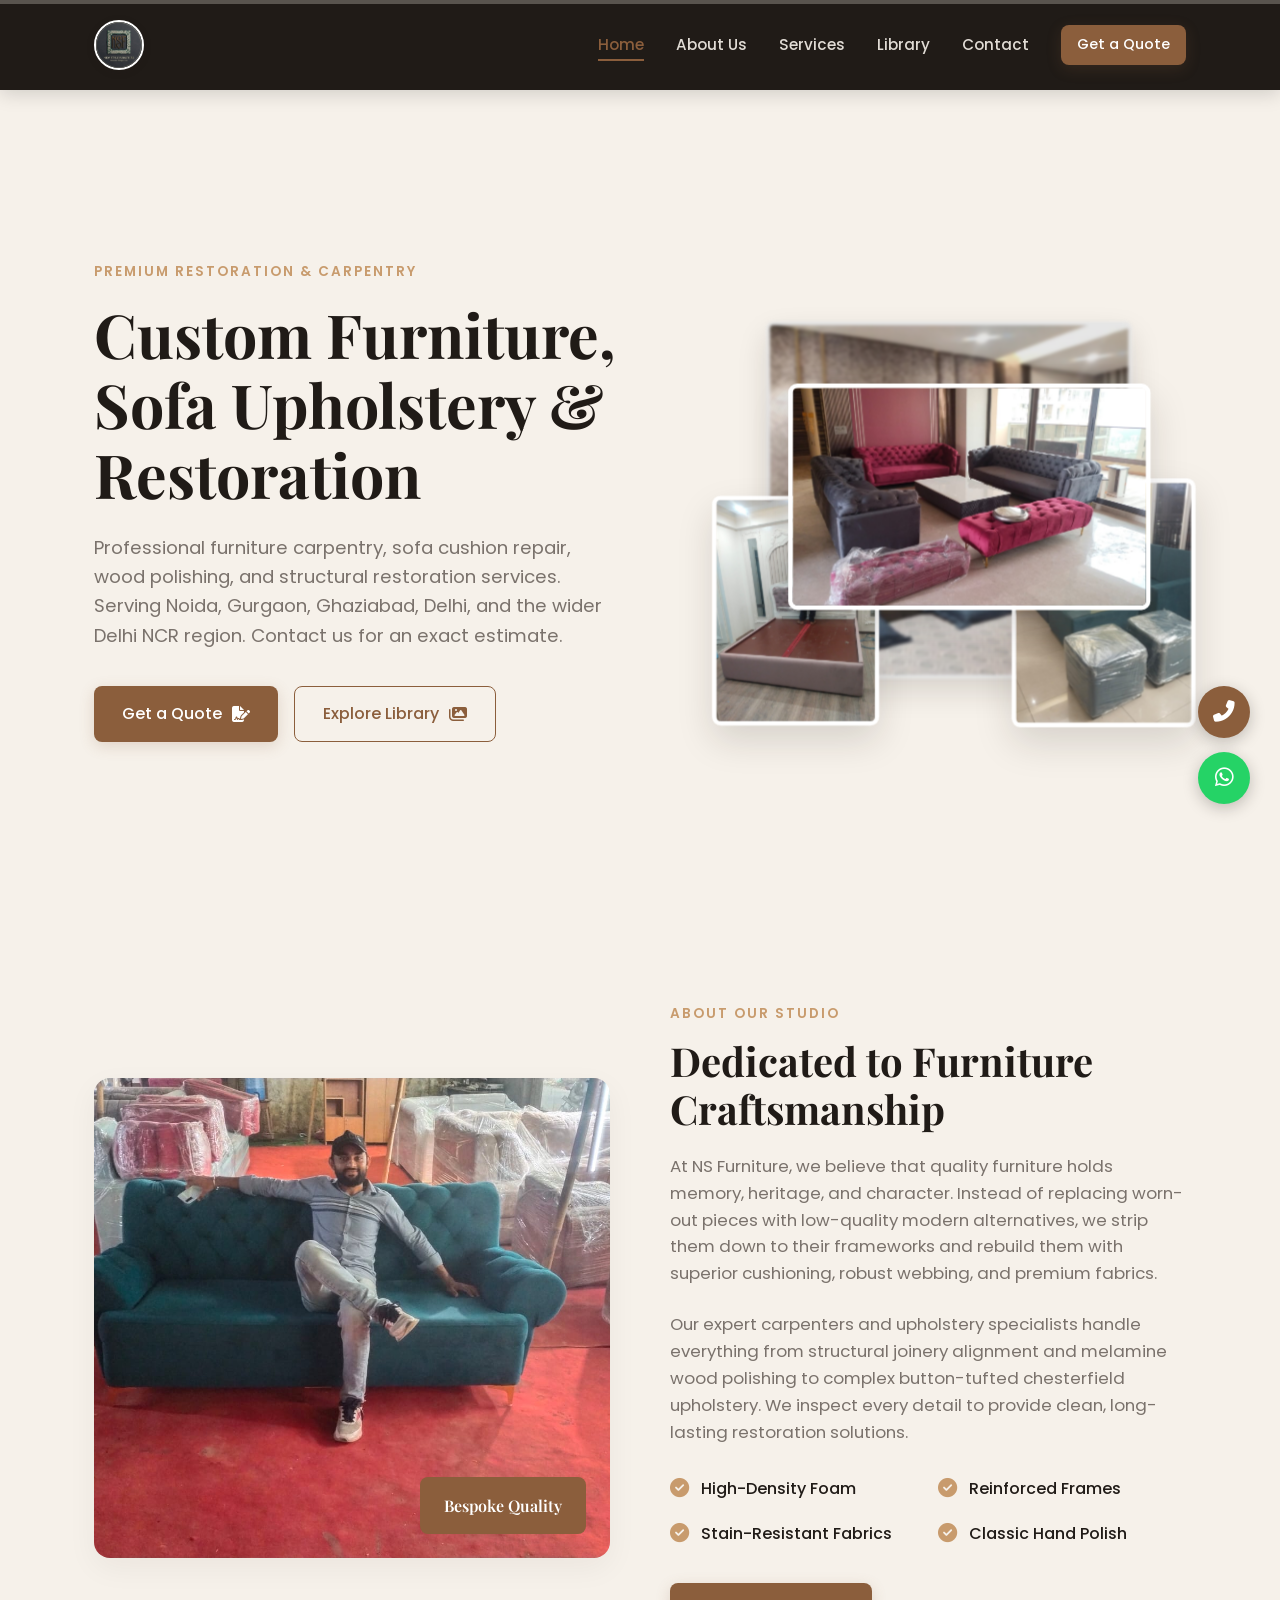
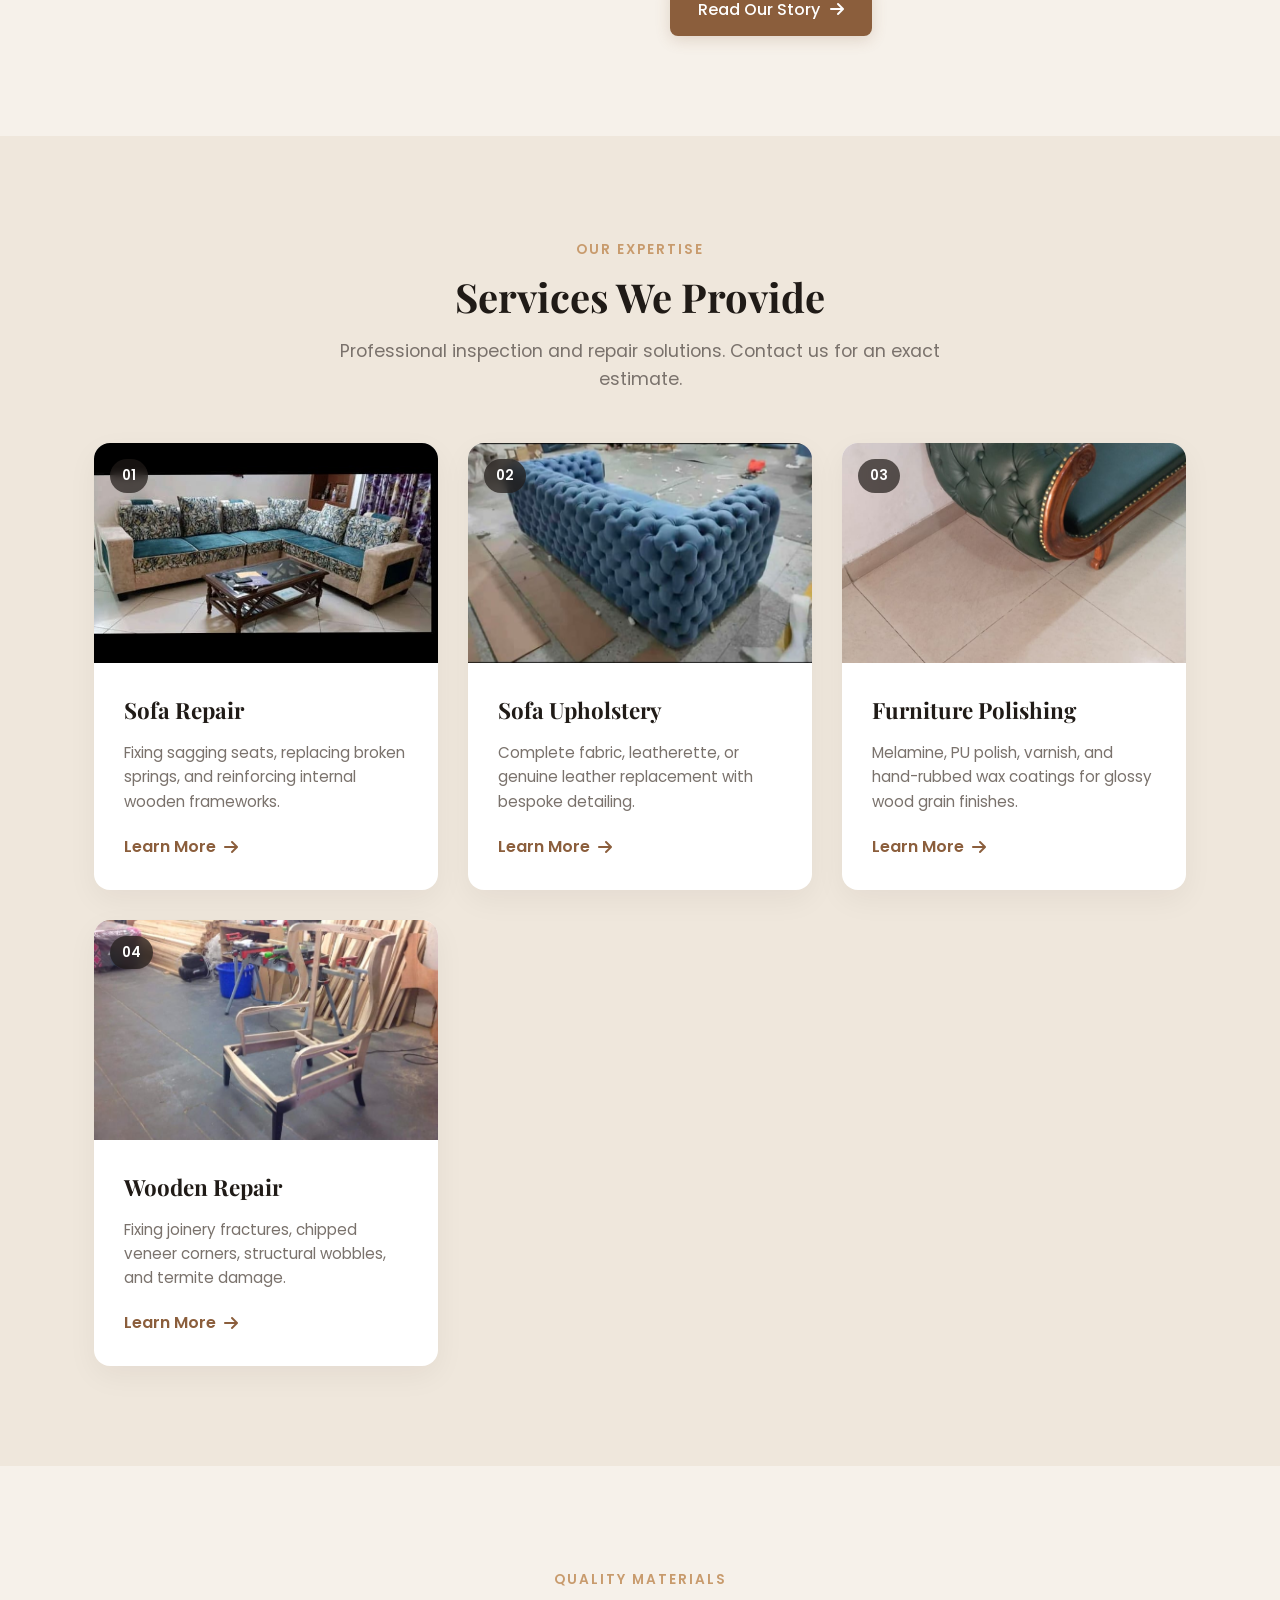
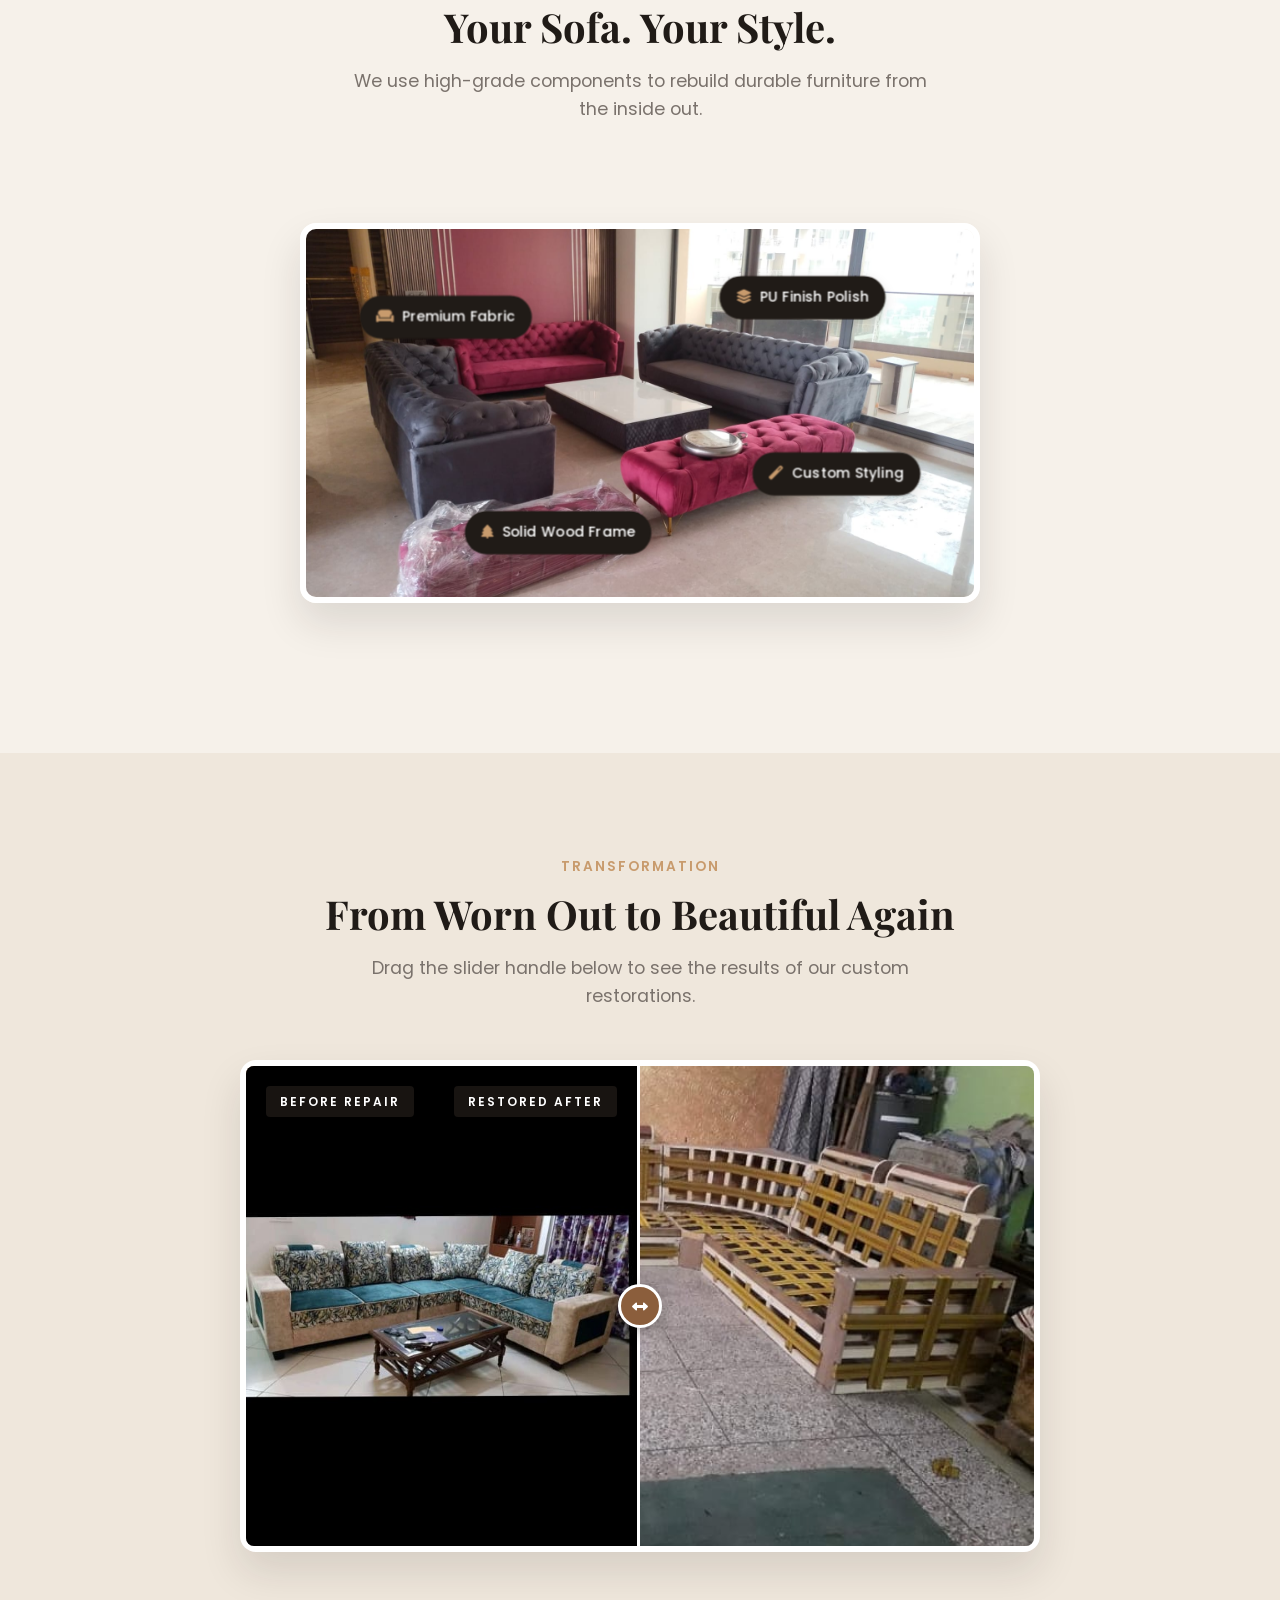
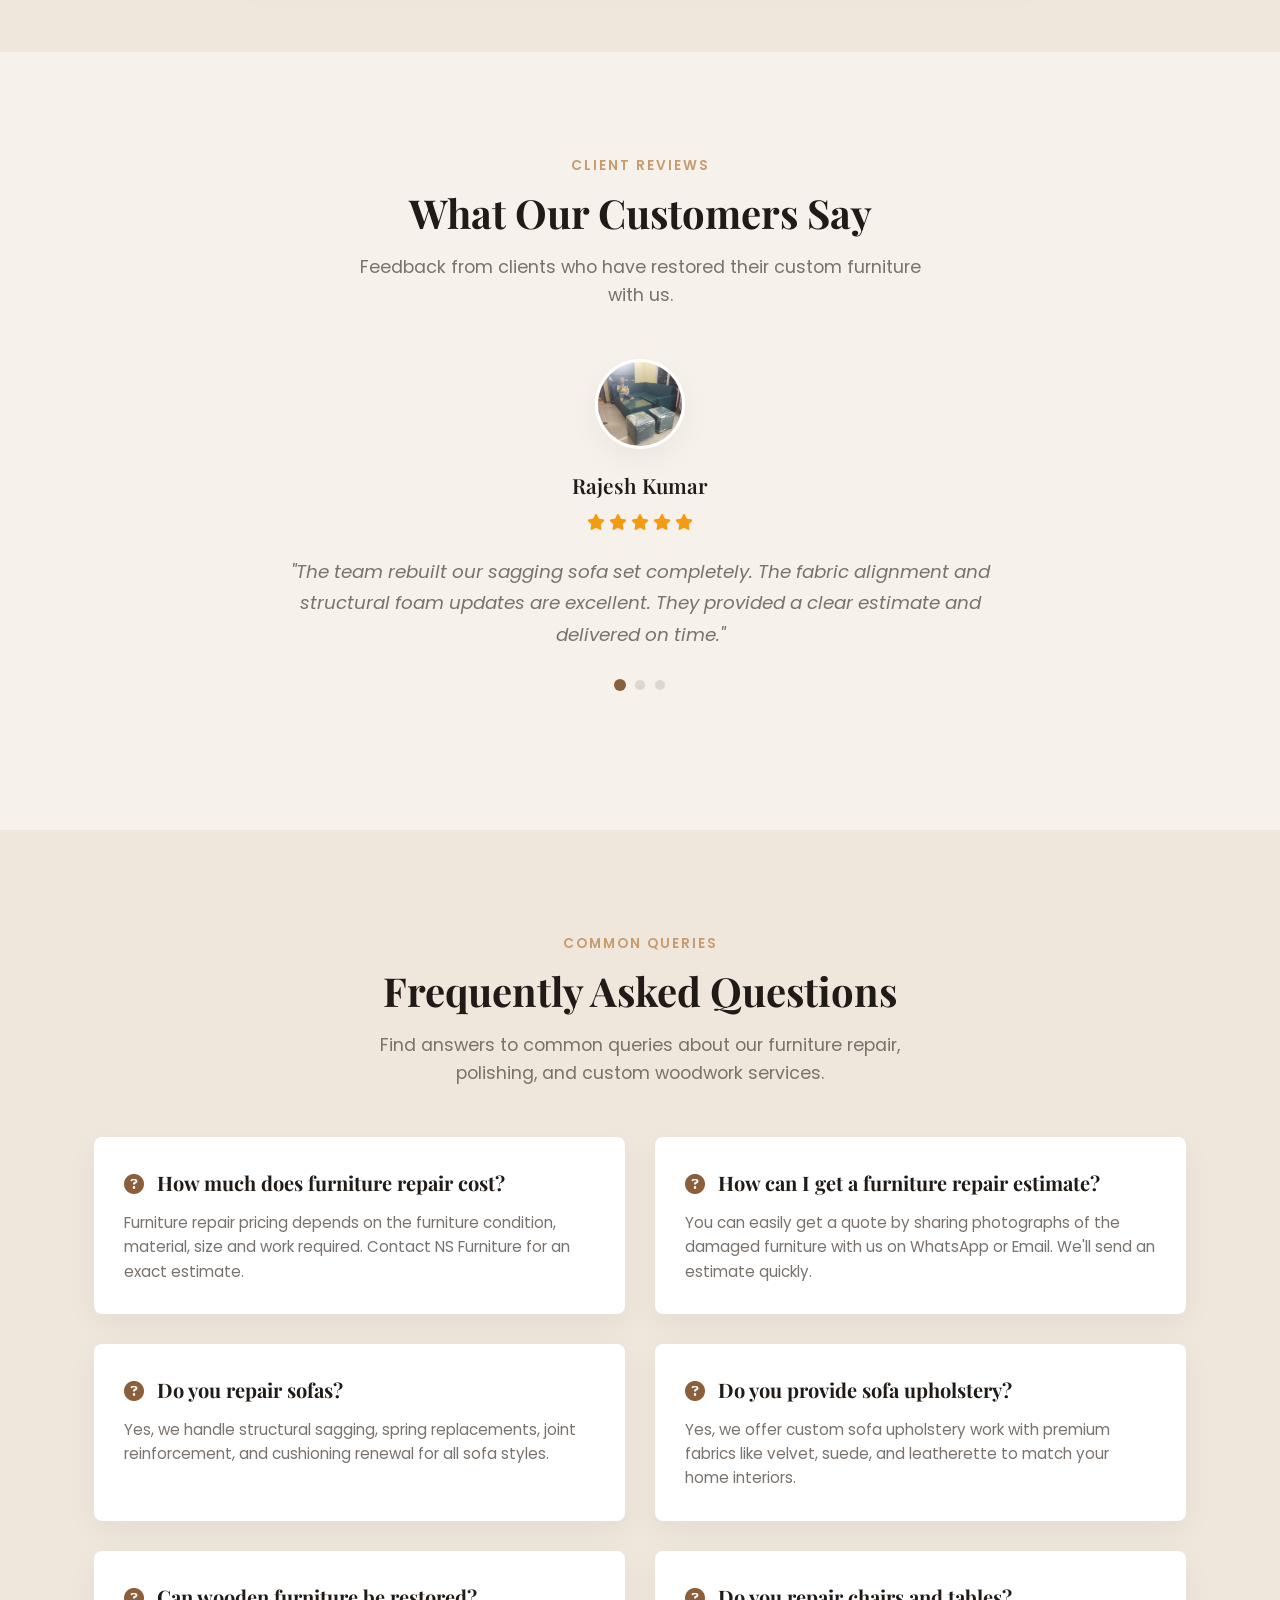
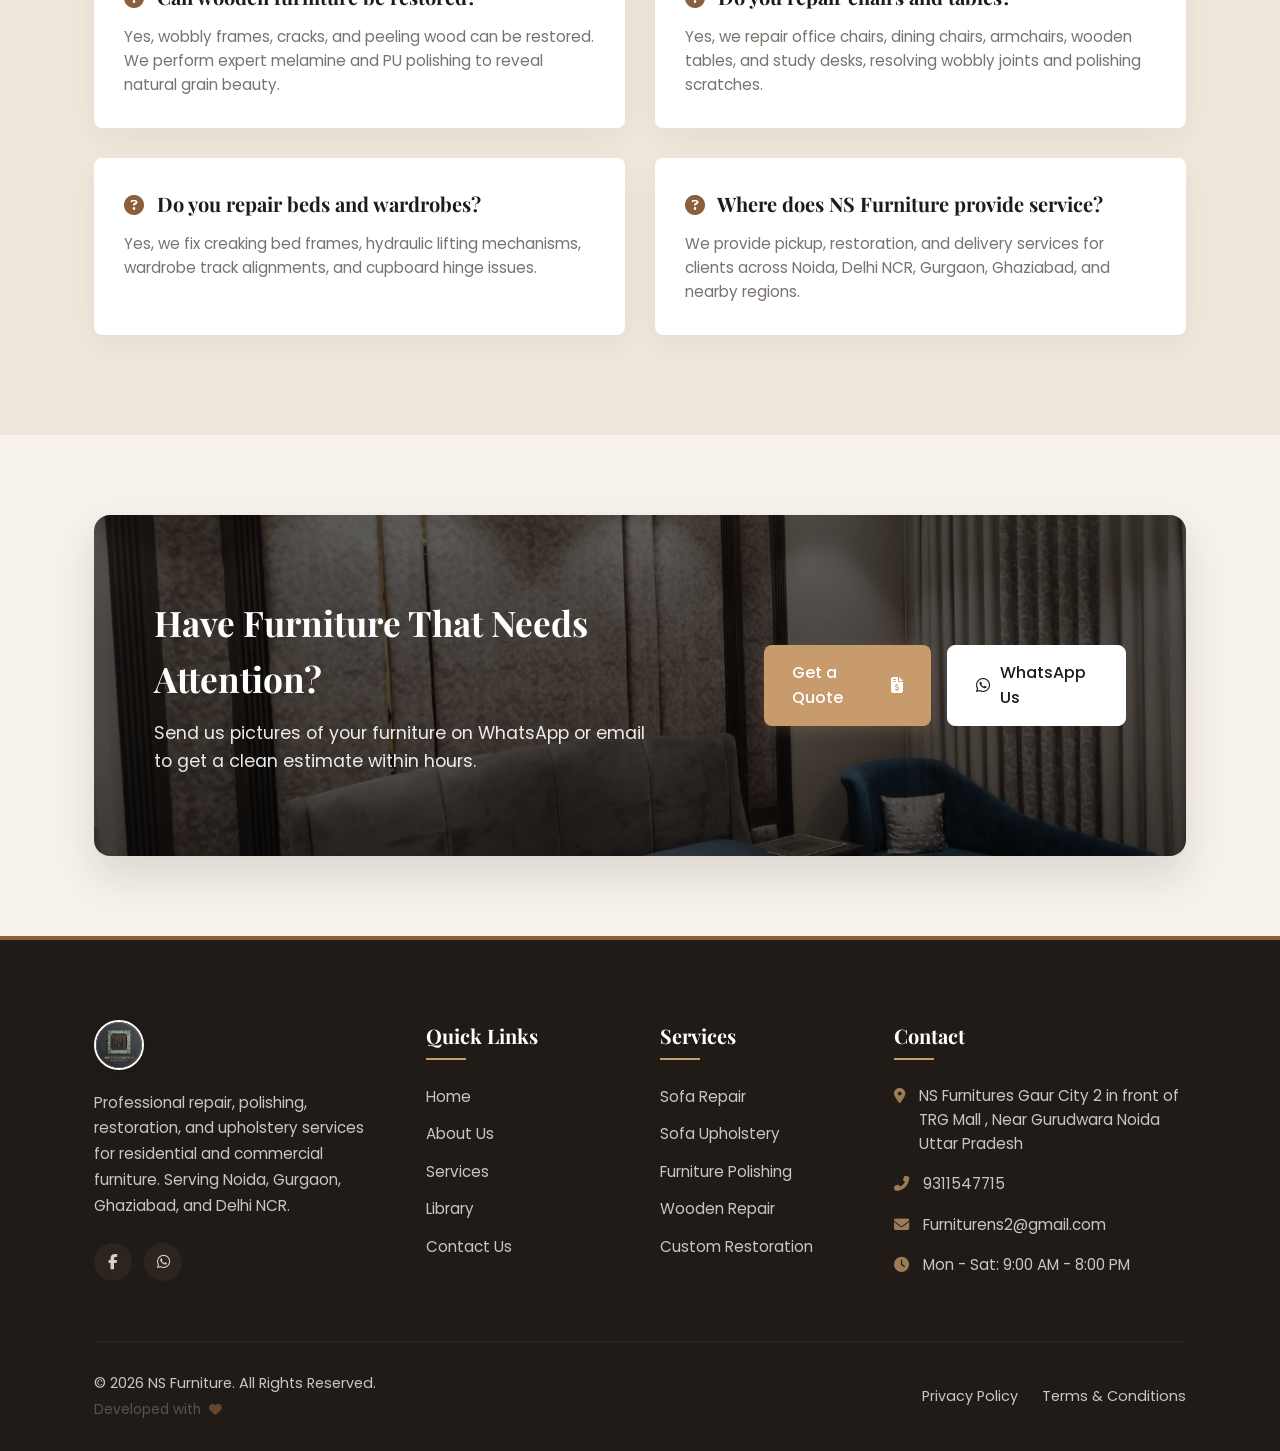
==== index.html @ 666b61ba "NS deploy v01" ====
<!DOCTYPE html>
<html lang="en">
<head>
  <meta charset="UTF-8">
  <meta name="viewport" content="width=device-width, initial-scale=1.0">
  <title>NS Furniture | Sofa Repair, Custom Upholstery & Wood Polishing Delhi NCR</title>
  <meta name="description" content="Professional custom furniture maker, sofa upholstery repair, wood PU and melamine polishing, chair joinery, and wobbly frame restoration in Noida, Gurgaon, Delhi NCR, and Ghaziabad.">
  <link rel="canonical" href="index.html">
  
  <!-- Open Graph / SEO -->
  <meta property="og:type" content="website">
  <meta property="og:title" content="NS Furniture | Sofa Upholstery, Polishing & Custom Woodwork">
  <meta property="og:description" content="Expert furniture carpentry, sofa cushioning repair, wood polishing, and structural restoration. Serving Noida, Gurgaon, Delhi NCR, and Ghaziabad.">
  <meta property="og:image" content="assets/logo.jpeg">
  
  <!-- Font Awesome Icons -->
  <link rel="stylesheet" href="https://cdnjs.cloudflare.com/ajax/libs/font-awesome/6.4.0/css/all.min.css">
  
  <!-- Main Stylesheet -->
  <link rel="stylesheet" href="css/style.css">
</head>
<body>

  <!-- Scroll Progress Indicator -->
  <div class="scroll-progress-container">
    <div class="scroll-progress-bar"></div>
  </div>

  <!-- STICKY HEADER -->
  <header class="header-main">
    <div class="container">
      <nav class="navbar">
        <a href="index.html" class="navbar-logo">
          <img src="assets/logo.jpeg" alt="NS Furniture" class="navbar-logo-img">
        </a>
        
        <ul class="navbar-menu">
          <li><a href="index.html" class="navbar-item active">Home</a></li>
          <li><a href="about.html" class="navbar-item">About Us</a></li>
          <li><a href="services.html" class="navbar-item">Services</a></li>
          <li><a href="library.html" class="navbar-item">Library</a></li>
          <li><a href="contact.html" class="navbar-item">Contact</a></li>
          <li><a href="contact.html" class="btn-primary" style="padding: 8px 16px; font-size: 0.9rem;">Get a Quote</a></li>
        </ul>

        <div class="navbar-burger">
          <span></span>
          <span></span>
          <span></span>
        </div>
      </nav>
    </div>
  </header>

  <!-- MOBILE NAVIGATION DRAWER -->
  <div class="mobile-nav-drawer">
    <div class="mobile-menu-links">
      <a href="index.html" class="mobile-menu-item">Home</a>
      <a href="about.html" class="mobile-menu-item">About Us</a>
      <a href="services.html" class="mobile-menu-item">Services</a>
      <a href="library.html" class="mobile-menu-item">Library</a>
      <a href="contact.html" class="mobile-menu-item">Contact</a>
    </div>
    <a href="contact.html" class="btn-primary text-center">Get a Quote <i class="fas fa-file-invoice-dollar"></i></a>
  </div>

  <!-- HERO SECTION -->
  <section class="hero-main">
    <div class="container">
      <div class="hero-grid">
        <div class="hero-content">
          <span class="section-tag" style="margin-bottom: 16px;">Premium Restoration & Carpentry</span>
          <h1 class="hero-heading">Custom Furniture, Sofa Upholstery & Restoration</h1>
          <p class="hero-text">
            Professional furniture carpentry, sofa cushion repair, wood polishing, and structural restoration services. Serving Noida, Gurgaon, Ghaziabad, Delhi, and the wider Delhi NCR region. Contact us for an exact estimate.
          </p>
          <div class="hero-btns">
            <a href="contact.html" class="btn-primary magnetic-btn">Get a Quote <i class="fas fa-file-signature"></i></a>
            <a href="library.html" class="btn-outline magnetic-btn">Explore Library <i class="fas fa-images"></i></a>
          </div>
        </div>
        
        <div class="hero-3d-scene-col">
          <div class="hero-3d-scene-wrap">
            <div class="hero-3d-scene">
              <!-- Background Layer -->
              <div class="hero-3d-layer hero-3d-bg">
                <img src="" data-img-key="hero.background" alt="Luxury furniture master bedroom backdrop">
              </div>
              <!-- Sofa Layer (Visual Center) -->
              <div class="hero-3d-layer hero-3d-sofa">
                <img src="" data-img-key="hero.sofa" alt="Luxury chesterfield sofa set center">
              </div>
              <!-- Boy Layer -->
              <div class="hero-3d-layer hero-3d-boy">
                <img src="" data-img-key="hero.boy" alt="Carpenter building headboard paneling detail">
              </div>
              <!-- Girl Layer -->
              <div class="hero-3d-layer hero-3d-girl">
                <img src="" data-img-key="hero.girl" alt="Completed tufted turquoise sofa and happy customer">
              </div>
            </div>
          </div>
        </div>
      </div>
    </div>
  </section>

  <!-- TRUST STATS BAR -->
  <section class="stats-main">
    <div class="container">
      <div class="stats-grid">
        <div class="stat-card">
          <span class="stat-number" data-stat="experience">XX+</span>
          <span class="stat-label">Years of Experience</span>
        </div>
        <div class="stat-card">
          <span class="stat-number" data-stat="projects">XXX+</span>
          <span class="stat-label">Completed Projects</span>
        </div>
        <div class="stat-card">
          <span class="stat-number" data-stat="customers">XXX+</span>
          <span class="stat-label">Happy Customers</span>
        </div>
        <div class="stat-card">
          <span class="stat-number" data-stat="services">XX</span>
          <span class="stat-label">Furniture Services</span>
        </div>
      </div>
    </div>
  </section>

  <!-- ABOUT US SUMMARY SECTION -->
  <section class="section-padding reveal">
    <div class="container">
      <div class="about-grid">
        <div class="about-content-left">
          <div class="about-img-wrap">
            <img src="" data-img-key="about" alt="Artisan sitting on completed tufted turquoise sofa">
            <div class="about-badge">Bespoke Quality</div>
          </div>
        </div>
        <div class="about-content-right">
          <span class="section-tag">About Our Studio</span>
          <h2 class="section-title" style="text-align: left; margin-bottom: 20px;">Dedicated to Furniture Craftsmanship</h2>
          <p class="about-text">
            At NS Furniture, we believe that quality furniture holds memory, heritage, and character. Instead of replacing worn-out pieces with low-quality modern alternatives, we strip them down to their frameworks and rebuild them with superior cushioning, robust webbing, and premium fabrics.
          </p>
          <p class="about-text">
            Our expert carpenters and upholstery specialists handle everything from structural joinery alignment and melamine wood polishing to complex button-tufted chesterfield upholstery. We inspect every detail to provide clean, long-lasting restoration solutions.
          </p>
          <div class="about-features">
            <div class="about-feature-item">
              <i class="fas fa-check-circle"></i>
              <span>High-Density Foam</span>
            </div>
            <div class="about-feature-item">
              <i class="fas fa-check-circle"></i>
              <span>Reinforced Frames</span>
            </div>
            <div class="about-feature-item">
              <i class="fas fa-check-circle"></i>
              <span>Stain-Resistant Fabrics</span>
            </div>
            <div class="about-feature-item">
              <i class="fas fa-check-circle"></i>
              <span>Classic Hand Polish</span>
            </div>
          </div>
          <a href="about.html" class="btn-primary" style="margin-top: 36px;">Read Our Story <i class="fas fa-arrow-right"></i></a>
        </div>
      </div>
    </div>
  </section>

  <!-- SERVICES SUMMARY SECTION -->
  <section class="section-padding reveal" style="background-color: var(--light-color);">
    <div class="container">
      <div class="text-center">
        <span class="section-tag">Our Expertise</span>
        <h2 class="section-title">Services We Provide</h2>
        <p class="section-desc">Professional inspection and repair solutions. Contact us for an exact estimate.</p>
      </div>
      
      <div class="services-grid">
        <!-- Service 1 -->
        <div class="service-card">
          <div class="service-img-container">
            <div class="service-num">01</div>
            <img src="" data-img-key="services.sofaRepair" alt="Sofa spring and structural frame repair by NS Furniture">
          </div>
          <div class="service-content">
            <h3 class="service-title">Sofa Repair</h3>
            <p class="service-desc">Fixing sagging seats, replacing broken springs, and reinforcing internal wooden frameworks.</p>
            <a href="services.html" class="service-link">Learn More <i class="fas fa-arrow-right"></i></a>
          </div>
        </div>
        
        <!-- Service 2 -->
        <div class="service-card">
          <div class="service-img-container">
            <div class="service-num">02</div>
            <img src="" data-img-key="services.upholstery" alt="Sofa fabric and leatherette upholstery replacement by NS Furniture">
          </div>
          <div class="service-content">
            <h3 class="service-title">Sofa Upholstery</h3>
            <p class="service-desc">Complete fabric, leatherette, or genuine leather replacement with bespoke detailing.</p>
            <a href="services.html" class="service-link">Learn More <i class="fas fa-arrow-right"></i></a>
          </div>
        </div>
        
        <!-- Service 3 -->
        <div class="service-card">
          <div class="service-img-container">
            <div class="service-num">03</div>
            <img src="" data-img-key="services.polishing" alt="Melamine and PU wood polishing tabletop grain reveal by NS Furniture">
          </div>
          <div class="service-content">
            <h3 class="service-title">Furniture Polishing</h3>
            <p class="service-desc">Melamine, PU polish, varnish, and hand-rubbed wax coatings for glossy wood grain finishes.</p>
            <a href="services.html" class="service-link">Learn More <i class="fas fa-arrow-right"></i></a>
          </div>
        </div>
        
        <!-- Service 4 -->
        <div class="service-card">
          <div class="service-img-container">
            <div class="service-num">04</div>
            <img src="" data-img-key="services.woodenRepair" alt="Carpentry repair wobbly joints frame reinforcement by NS Furniture">
          </div>
          <div class="service-content">
            <h3 class="service-title">Wooden Repair</h3>
            <p class="service-desc">Fixing joinery fractures, chipped veneer corners, structural wobbles, and termite damage.</p>
            <a href="services.html" class="service-link">Learn More <i class="fas fa-arrow-right"></i></a>
          </div>
        </div>
      </div>
    </div>
  </section>

  <!-- INTERACTIVE SOFA DETAIL SHOWCASE -->
  <section class="section-padding reveal">
    <div class="container">
      <div class="text-center">
        <span class="section-tag">Quality Materials</span>
        <h2 class="section-title">Your Sofa. Your Style.</h2>
        <p class="section-desc">We use high-grade components to rebuild durable furniture from the inside out.</p>
      </div>
      
      <div class="sofa-3d-wrap">
        <div class="sofa-3d-card">
          <img src="" data-img-key="hero.sofa" class="sofa-3d-img" alt="Custom sofa styling details presentation card by NS Furniture">
          <div class="floating-badge fb-1"><i class="fas fa-couch"></i> Premium Fabric</div>
          <div class="floating-badge fb-2"><i class="fas fa-tree"></i> Solid Wood Frame</div>
          <div class="floating-badge fb-3"><i class="fas fa-layer-group"></i> PU Finish Polish</div>
          <div class="floating-badge fb-4"><i class="fas fa-magic"></i> Custom Styling</div>
        </div>
      </div>
    </div>
  </section>

  <!-- BEFORE & AFTER IMAGE COMPARISON SLIDER -->
  <section class="section-padding reveal" style="background-color: var(--light-color);">
    <div class="container">
      <div class="text-center">
        <span class="section-tag">Transformation</span>
        <h2 class="section-title">From Worn Out to Beautiful Again</h2>
        <p class="section-desc">Drag the slider handle below to see the results of our custom restorations.</p>
      </div>
      
      <div class="slider-container-box">
        <div class="before-after-slider">
          <!-- Background: Before Image -->
          <div class="before-image-wrapper">
            <img src="" class="before-img" alt="Worn out sectional framework webbing before repair by NS Furniture">
            <span class="slider-label label-before">BEFORE REPAIR</span>
          </div>
          <!-- Foreground: After Image -->
          <div class="after-image-wrapper">
            <img src="" class="after-img" alt="Completed premium upholstered sectional after repair by NS Furniture">
            <span class="slider-label label-after">RESTORED AFTER</span>
          </div>
          <!-- Drag Handle -->
          <div class="slider-handle">
            <i class="fas fa-arrows-alt-h"></i>
          </div>
        </div>
      </div>
    </div>
  </section>

  <!-- CLIENT TESTIMONIALS SECTION -->
  <section class="section-padding reveal">
    <div class="container">
      <div class="text-center">
        <span class="section-tag">Client Reviews</span>
        <h2 class="section-title">What Our Customers Say</h2>
        <p class="section-desc">Feedback from clients who have restored their custom furniture with us.</p>
      </div>
      
      <div class="testimonials-slider-box">
        <div class="testimonials-track">
          <!-- Slide 1 -->
          <div class="testimonial-card">
            <div class="reviewer-img-wrap">
              <img src="" class="reviewer-img" alt="Customer reviewer Rajesh Kumar thumbnail">
            </div>
            <h4 class="reviewer-name">Rajesh Kumar</h4>
            <div class="review-stars">
              <i class="fas fa-star"></i>
              <i class="fas fa-star"></i>
              <i class="fas fa-star"></i>
              <i class="fas fa-star"></i>
              <i class="fas fa-star"></i>
            </div>
            <p class="review-text">
              "The team rebuilt our sagging sofa set completely. The fabric alignment and structural foam updates are excellent. They provided a clear estimate and delivered on time."
            </p>
          </div>
          <!-- Slide 2 -->
          <div class="testimonial-card">
            <div class="reviewer-img-wrap">
              <img src="" class="reviewer-img" alt="Customer reviewer Amit Sharma thumbnail">
            </div>
            <h4 class="reviewer-name">Amit Sharma</h4>
            <div class="review-stars">
              <i class="fas fa-star"></i>
              <i class="fas fa-star"></i>
              <i class="fas fa-star"></i>
              <i class="fas fa-star"></i>
              <i class="fas fa-star-half-alt"></i>
            </div>
            <p class="review-text">
              "Our dining table polish had completely eroded. NS Furniture stripped it down and did a melamine polish. The wood grains are glowing. Excellent finish."
            </p>
          </div>
          <!-- Slide 3 -->
          <div class="testimonial-card">
            <div class="reviewer-img-wrap">
              <img src="" class="reviewer-img" alt="Customer reviewer Priya Patel thumbnail">
            </div>
            <h4 class="reviewer-name">Priya Patel</h4>
            <div class="review-stars">
              <i class="fas fa-star"></i>
              <i class="fas fa-star"></i>
              <i class="fas fa-star"></i>
              <i class="fas fa-star"></i>
              <i class="fas fa-star"></i>
            </div>
            <p class="review-text">
              "Great work on rebuilding our heritage armchair. They kept the original detailing intact while making it strong and comfortable again. High attention to detail."
            </p>
          </div>
        </div>
        <div class="testimonials-dots"></div>
      </div>
    </div>
  </section>

  <!-- FAQ SECTION FOR SEO -->
  <section class="section-padding reveal" style="background-color: var(--light-color);">
    <div class="container">
      <div class="text-center">
        <span class="section-tag">Common Queries</span>
        <h2 class="section-title">Frequently Asked Questions</h2>
        <p class="section-desc">Find answers to common queries about our furniture repair, polishing, and custom woodwork services.</p>
      </div>
      
      <div class="faq-grid" style="display: grid; grid-template-columns: 1fr 1fr; gap: 30px; margin-top: 40px;">
        <div class="faq-card" style="background-color: var(--white-color); padding: 30px; border-radius: var(--border-radius-md); box-shadow: var(--shadow-premium);">
          <h4 style="font-family: var(--font-heading); font-size: 1.25rem; color: var(--dark-color); margin-bottom: 12px;"><i class="fas fa-question-circle" style="color: var(--primary-color); margin-right: 8px;"></i> How much does furniture repair cost?</h4>
          <p style="color: var(--gray-color); font-size: 0.95rem;">Furniture repair pricing depends on the furniture condition, material, size and work required. Contact NS Furniture for an exact estimate.</p>
        </div>
        
        <div class="faq-card" style="background-color: var(--white-color); padding: 30px; border-radius: var(--border-radius-md); box-shadow: var(--shadow-premium);">
          <h4 style="font-family: var(--font-heading); font-size: 1.25rem; color: var(--dark-color); margin-bottom: 12px;"><i class="fas fa-question-circle" style="color: var(--primary-color); margin-right: 8px;"></i> How can I get a furniture repair estimate?</h4>
          <p style="color: var(--gray-color); font-size: 0.95rem;">You can easily get a quote by sharing photographs of the damaged furniture with us on WhatsApp or Email. We'll send an estimate quickly.</p>
        </div>
        
        <div class="faq-card" style="background-color: var(--white-color); padding: 30px; border-radius: var(--border-radius-md); box-shadow: var(--shadow-premium);">
          <h4 style="font-family: var(--font-heading); font-size: 1.25rem; color: var(--dark-color); margin-bottom: 12px;"><i class="fas fa-question-circle" style="color: var(--primary-color); margin-right: 8px;"></i> Do you repair sofas?</h4>
          <p style="color: var(--gray-color); font-size: 0.95rem;">Yes, we handle structural sagging, spring replacements, joint reinforcement, and cushioning renewal for all sofa styles.</p>
        </div>
        
        <div class="faq-card" style="background-color: var(--white-color); padding: 30px; border-radius: var(--border-radius-md); box-shadow: var(--shadow-premium);">
          <h4 style="font-family: var(--font-heading); font-size: 1.25rem; color: var(--dark-color); margin-bottom: 12px;"><i class="fas fa-question-circle" style="color: var(--primary-color); margin-right: 8px;"></i> Do you provide sofa upholstery?</h4>
          <p style="color: var(--gray-color); font-size: 0.95rem;">Yes, we offer custom sofa upholstery work with premium fabrics like velvet, suede, and leatherette to match your home interiors.</p>
        </div>
        
        <div class="faq-card" style="background-color: var(--white-color); padding: 30px; border-radius: var(--border-radius-md); box-shadow: var(--shadow-premium);">
          <h4 style="font-family: var(--font-heading); font-size: 1.25rem; color: var(--dark-color); margin-bottom: 12px;"><i class="fas fa-question-circle" style="color: var(--primary-color); margin-right: 8px;"></i> Can wooden furniture be restored?</h4>
          <p style="color: var(--gray-color); font-size: 0.95rem;">Yes, wobbly frames, cracks, and peeling wood can be restored. We perform expert melamine and PU polishing to reveal natural grain beauty.</p>
        </div>

        <div class="faq-card" style="background-color: var(--white-color); padding: 30px; border-radius: var(--border-radius-md); box-shadow: var(--shadow-premium);">
          <h4 style="font-family: var(--font-heading); font-size: 1.25rem; color: var(--dark-color); margin-bottom: 12px;"><i class="fas fa-question-circle" style="color: var(--primary-color); margin-right: 8px;"></i> Do you repair chairs and tables?</h4>
          <p style="color: var(--gray-color); font-size: 0.95rem;">Yes, we repair office chairs, dining chairs, armchairs, wooden tables, and study desks, resolving wobbly joints and polishing scratches.</p>
        </div>

        <div class="faq-card" style="background-color: var(--white-color); padding: 30px; border-radius: var(--border-radius-md); box-shadow: var(--shadow-premium);">
          <h4 style="font-family: var(--font-heading); font-size: 1.25rem; color: var(--dark-color); margin-bottom: 12px;"><i class="fas fa-question-circle" style="color: var(--primary-color); margin-right: 8px;"></i> Do you repair beds and wardrobes?</h4>
          <p style="color: var(--gray-color); font-size: 0.95rem;">Yes, we fix creaking bed frames, hydraulic lifting mechanisms, wardrobe track alignments, and cupboard hinge issues.</p>
        </div>

        <div class="faq-card" style="background-color: var(--white-color); padding: 30px; border-radius: var(--border-radius-md); box-shadow: var(--shadow-premium);">
          <h4 style="font-family: var(--font-heading); font-size: 1.25rem; color: var(--dark-color); margin-bottom: 12px;"><i class="fas fa-question-circle" style="color: var(--primary-color); margin-right: 8px;"></i> Where does NS Furniture provide service?</h4>
          <p style="color: var(--gray-color); font-size: 0.95rem;">We provide pickup, restoration, and delivery services for clients across Noida, Delhi NCR, Gurgaon, Ghaziabad, and nearby regions.</p>
        </div>
      </div>
    </div>
  </section>

  <!-- CALL TO ACTION BANNER -->
  <section class="container reveal" style="margin-bottom: 80px; margin-top: 80px;">
    <div class="cta-section">
      <div class="cta-bg" data-img-key="hero.background"></div>
      <div class="cta-grid">
        <div class="cta-text-col">
          <h2 class="cta-title">Have Furniture That Needs Attention?</h2>
          <p class="cta-desc">Send us pictures of your furniture on WhatsApp or email to get a clean estimate within hours.</p>
        </div>
        <div class="cta-actions">
          <a href="contact.html" class="btn-secondary">Get a Quote <i class="fas fa-file-invoice-dollar"></i></a>
          <a href="#" class="btn-outline" data-business-whatsapp style="background-color: var(--white-color); border-color: var(--white-color); color: var(--dark-color);"><i class="fab fa-whatsapp"></i> WhatsApp Us</a>
        </div>
      </div>
    </div>
  </section>

  <!-- PREMIUM DARK FOOTER -->
  <footer class="footer-main">
    <div class="container">
      <div class="footer-grid">
        <div class="footer-col">
          <a href="index.html" class="navbar-logo" style="margin-bottom: 20px;">
            <img src="assets/logo.jpeg" alt="NS Furniture Logo" class="navbar-logo-img">
          </a>
          <p class="footer-desc">
            Professional repair, polishing, restoration, and upholstery services for residential and commercial furniture. Serving Noida, Gurgaon, Ghaziabad, and Delhi NCR.
          </p>
          <div class="footer-socials">
            <a href="#" target="_blank" data-business-facebook class="footer-social-icon" aria-label="Facebook"><i class="fab fa-facebook-f"></i></a>
            <a href="#" target="_blank" data-business-whatsapp class="footer-social-icon" aria-label="WhatsApp"><i class="fab fa-whatsapp"></i></a>
          </div>
        </div>
        
        <div class="footer-col">
          <h4 class="footer-col-title">Quick Links</h4>
          <ul class="footer-links-list">
            <li><a href="index.html" class="footer-link">Home</a></li>
            <li><a href="about.html" class="footer-link">About Us</a></li>
            <li><a href="services.html" class="footer-link">Services</a></li>
            <li><a href="library.html" class="footer-link">Library</a></li>
            <li><a href="contact.html" class="footer-link">Contact Us</a></li>
          </ul>
        </div>
        
        <div class="footer-col">
          <h4 class="footer-col-title">Services</h4>
          <ul class="footer-links-list">
            <li><a href="services.html" class="footer-link">Sofa Repair</a></li>
            <li><a href="services.html" class="footer-link">Sofa Upholstery</a></li>
            <li><a href="services.html" class="footer-link">Furniture Polishing</a></li>
            <li><a href="services.html" class="footer-link">Wooden Repair</a></li>
            <li><a href="services.html" class="footer-link">Custom Restoration</a></li>
          </ul>
        </div>
        
        <div class="footer-col">
          <h4 class="footer-col-title">Contact</h4>
          <ul class="footer-contact-list">
            <li class="footer-contact-item">
              <i class="fas fa-map-marker-alt"></i>
              <span data-business-address>NS Furnitures Gaur City 2 in front of TRG Mall , Near Gurudwara Noida Uttar Pradesh</span>
            </li>
            <li class="footer-contact-item">
              <i class="fas fa-phone-alt"></i>
              <a href="#" data-business-phone>9311547715</a>
            </li>
            <li class="footer-contact-item">
              <i class="fas fa-envelope"></i>
              <a href="#" data-business-email>Furniturens2@gmail.com</a>
            </li>
            <li class="footer-contact-item">
              <i class="fas fa-clock"></i>
              <span data-business-hours>Mon - Sat: 9:00 AM - 8:00 PM</span>
            </li>
          </ul>
        </div>
      </div>
      
      <div class="footer-bottom">
        <div class="footer-bottom-info">
          <p>&copy; 2026 <span data-business-name>NS Furniture</span>. All Rights Reserved.</p>
          <p class="dev-credit" style="font-size: 0.85rem; color: var(--gray-color); opacity: 0.85; margin-top: 4px;">Developed with <a href="https://ritiktiwari.netlify.app/" target="_blank" rel="noopener noreferrer" class="dev-link" aria-label="Developer portfolio" style="color: var(--primary-color); display: inline-block; text-decoration: none; transition: transform 300ms ease, text-shadow 300ms ease; cursor: pointer;"><i class="fas fa-heart" style="font-size: 0.8rem; margin-left: 4px;"></i></a></p>
        </div>
        <div class="footer-bottom-links">
          <a href="privacy-policy.html">Privacy Policy</a>
          <a href="terms-and-conditions.html">Terms & Conditions</a>
        </div>
      </div>
    </div>
  </footer>

  <!-- FLOATING QUICK ACTION BUTTONS -->
  <div class="floating-actions-container">
    <a href="#" data-business-phone class="floating-btn float-call" aria-label="Call Us"><i class="fas fa-phone-alt"></i></a>
    <a href="#" data-business-whatsapp target="_blank" class="floating-btn float-whatsapp" aria-label="WhatsApp Us"><i class="fab fa-whatsapp"></i></a>
    <button class="floating-btn btn-back-to-top" aria-label="Back to Top"><i class="fas fa-chevron-up"></i></button>
  </div>

  <!-- Core Javascript File -->
  <script src="js/script.js"></script>
</body>
</html>
---- css/style.css ----
/* 
 * ============================================================================
 *                         NS FURNITURE - STYLE SHEET
 * ============================================================================
 */

/* 1. Imports & Variable System */
@import url('https://fonts.googleapis.com/css2?family=Inter:wght@300;400;500;600&family=Playfair+Display:ital,wght@0,400;0,600;0,700;1,400&family=Poppins:wght@300;400;500;600;700&display=swap');

:root {
  /* Warm Premium Furniture Palette */
  --primary-color: #8B5E3C;       /* Rich Walnut Brown */
  --primary-hover: #754E30;
  --secondary-color: #C89B6D;     /* Warm Honey Oak */
  --secondary-hover: #B58A5D;
  --dark-color: #201B17;          /* Charcoal Black */
  --dark-accent: #2E2721;
  --cream-color: #F6F1EA;         /* Soft Cream Background */
  --light-color: #EFE7DC;         /* Warm Beige */
  --white-color: #FFFFFF;
  --gray-color: #7A726C;
  --gray-light: #DDD7CE;
  --success-color: #4E6E58;       /* Muted Sage Success */
  --error-color: #A34E36;         /* Clay Red Error */
  
  /* Typography */
  --font-heading: 'Playfair Display', serif;
  --font-body: 'Poppins', sans-serif;
  
  /* Shared Aesthetics */
  --transition-smooth: all 0.4s cubic-bezier(0.16, 1, 0.3, 1);
  --shadow-premium: 0 10px 30px rgba(32, 27, 23, 0.05);
  --shadow-hover: 0 20px 40px rgba(32, 27, 23, 0.12);
  --border-radius-sm: 4px;
  --border-radius-md: 8px;
  --border-radius-lg: 16px;
  --max-width: 1200px;
}

/* 2. Global Resets & Base Styles */
* {
  margin: 0;
  padding: 0;
  box-sizing: border-box;
}

html {
  scroll-behavior: smooth;
  font-size: 16px;
  -webkit-font-smoothing: antialiased;
}

body {
  font-family: var(--font-body);
  background-color: var(--cream-color);
  color: var(--dark-color);
  line-height: 1.6;
  overflow-x: hidden;
}

a {
  text-decoration: none;
  color: inherit;
  transition: var(--transition-smooth);
}

ul {
  list-style: none;
}

img {
  max-width: 100%;
  height: auto;
  display: block;
}

button, input, select, textarea {
  font-family: inherit;
  font-size: inherit;
  border: none;
  background: none;
  outline: none;
}

/* Layout Utilities */
.container {
  width: 100%;
  max-width: var(--max-width);
  margin: 0 auto;
  padding: 0 24px;
}

.section-padding {
  padding: 100px 0;
}

.text-center { text-align: center; }

/* 3. Scroll Progress Indicator */
.scroll-progress-container {
  position: fixed;
  top: 0;
  left: 0;
  width: 100%;
  height: 4px;
  z-index: 1001;
  background-color: rgba(223, 215, 206, 0.3);
}

.scroll-progress-bar {
  height: 100%;
  width: 0%;
  background-color: var(--secondary-color);
  transition: width 0.1s linear;
}

/* 4. Reusable Components & Buttons */
.btn-primary, .btn-secondary, .btn-outline {
  display: inline-flex;
  align-items: center;
  gap: 10px;
  padding: 14px 28px;
  border-radius: var(--border-radius-md);
  font-weight: 500;
  cursor: pointer;
  transition: var(--transition-smooth);
}

.btn-primary {
  background-color: var(--primary-color);
  color: var(--white-color);
  box-shadow: 0 4px 15px rgba(139, 94, 60, 0.2);
}

.btn-primary:hover {
  background-color: var(--primary-hover);
  transform: translateY(-2px);
  box-shadow: 0 6px 20px rgba(139, 94, 60, 0.3);
}

.btn-secondary {
  background-color: var(--secondary-color);
  color: var(--white-color);
  box-shadow: 0 4px 15px rgba(200, 155, 109, 0.2);
}

.btn-secondary:hover {
  background-color: var(--secondary-hover);
  transform: translateY(-2px);
  box-shadow: 0 6px 20px rgba(200, 155, 109, 0.3);
}

.btn-outline {
  border: 1px solid var(--primary-color);
  color: var(--primary-color);
}

.btn-outline:hover {
  background-color: var(--primary-color);
  color: var(--white-color);
  transform: translateY(-2px);
}

/* Common Section Typography */
.section-tag {
  display: inline-block;
  font-size: 0.85rem;
  letter-spacing: 2px;
  text-transform: uppercase;
  color: var(--secondary-color);
  font-weight: 600;
  margin-bottom: 12px;
}

.section-title {
  font-family: var(--font-heading);
  font-size: 2.5rem;
  font-weight: 700;
  color: var(--dark-color);
  margin-bottom: 16px;
  line-height: 1.2;
}

.section-desc {
  max-width: 600px;
  margin: 0 auto 50px auto;
  color: var(--gray-color);
  font-size: 1.1rem;
}

/* 5. Header & Navigation */
.header-main {
  position: fixed;
  top: 0;
  left: 0;
  width: 100%;
  background-color: var(--dark-color);
  z-index: 1000;
  box-shadow: 0 4px 18px rgba(0, 0, 0, 0.15);
  transition: var(--transition-smooth);
}

.header-scrolled {
  background-color: var(--dark-color);
  box-shadow: 0 4px 18px rgba(0, 0, 0, 0.30);
  padding: 0;
}

.navbar {
  display: flex;
  align-items: center;
  justify-content: space-between;
  padding: 20px 0;
  transition: var(--transition-smooth);
}

.header-scrolled .navbar {
  padding: 10px 0;
}

.navbar-logo {
  display: flex;
  align-items: center;
}

.navbar-logo-img {
  height: 50px;
  width: 50px;
  border-radius: 50%;
  object-fit: cover;
  object-position: center;
  border: 2px solid var(--white-color);
  box-shadow: 0 2px 8px rgba(32, 27, 23, 0.12);
  transition: var(--transition-smooth);
}

.header-scrolled .navbar-logo-img {
  height: 42px;
  width: 42px;
}

.navbar-menu {
  display: flex;
  align-items: center;
  gap: 32px;
}

.navbar-item {
  position: relative;
  font-weight: 500;
  font-size: 0.95rem;
  color: var(--cream-color);
  opacity: 0.9;
}

.navbar-item::after {
  content: '';
  position: absolute;
  bottom: -6px;
  left: 0;
  width: 0;
  height: 2px;
  background-color: var(--primary-color);
  transition: var(--transition-smooth);
}

.navbar-item:hover,
.navbar-item.active {
  opacity: 1;
  color: var(--primary-color);
}

.navbar-item:hover::after,
.navbar-item.active::after {
  width: 100%;
}

/* Mobile Hamburger Menu */
.navbar-burger {
  display: none;
  flex-direction: column;
  gap: 6px;
  cursor: pointer;
  z-index: 1010;
}

.navbar-burger span {
  display: block;
  width: 25px;
  height: 2px;
  background-color: var(--cream-color);
  transition: var(--transition-smooth);
}

/* Burger Active States */
.burger-active span:nth-child(1) {
  transform: rotate(45deg) translate(5px, 5px);
}

.burger-active span:nth-child(2) {
  opacity: 0;
}

.burger-active span:nth-child(3) {
  transform: rotate(-45deg) translate(6px, -7px);
}

/* Mobile Drawer Overlay */
.mobile-nav-drawer {
  position: fixed;
  top: 0;
  right: -100%;
  width: 80%;
  max-width: 380px;
  height: 100vh;
  background-color: var(--cream-color);
  z-index: 1005;
  box-shadow: -10px 0 30px rgba(32, 27, 23, 0.15);
  display: flex;
  flex-direction: column;
  padding: 100px 40px 40px 40px;
  transition: var(--transition-smooth);
}

.drawer-active {
  right: 0;
}

.mobile-menu-links {
  display: flex;
  flex-direction: column;
  gap: 24px;
  margin-bottom: 40px;
}

.mobile-menu-item {
  font-family: var(--font-heading);
  font-size: 1.6rem;
  font-weight: 600;
  color: var(--dark-color);
}

.mobile-menu-item:hover {
  color: var(--primary-color);
  padding-left: 8px;
}

/* 6. Advanced 3D Interactive Hero Section */
.hero-main {
  min-height: 100vh;
  display: flex;
  align-items: center;
  position: relative;
  background-color: var(--cream-color);
  overflow: hidden;
  padding-top: 100px;
}

.hero-grid {
  display: grid;
  grid-template-columns: 1.1fr 0.9fr;
  align-items: center;
  gap: 40px;
  width: 100%;
}

.hero-content {
  z-index: 10;
}

.hero-heading {
  font-family: var(--font-heading);
  font-size: 3.8rem;
  font-weight: 700;
  color: var(--dark-color);
  line-height: 1.15;
  margin-bottom: 24px;
}

.hero-text {
  font-size: 1.15rem;
  color: var(--gray-color);
  margin-bottom: 36px;
  max-width: 520px;
}

.hero-btns {
  display: flex;
  flex-wrap: wrap;
  gap: 16px;
}

/* 3D Scene Wrapper styles */
.hero-3d-scene-wrap {
  position: relative;
  width: 100%;
  height: 520px;
  perspective: 1200px;
  display: flex;
  align-items: center;
  justify-content: center;
  transform-style: preserve-3d;
}

.hero-3d-scene {
  position: relative;
  width: 100%;
  height: 100%;
  transform-style: preserve-3d;
  transition: transform 0.1s ease-out;
}

/* 3D Scene Layers */
.hero-3d-layer {
  position: absolute;
  will-change: transform;
}

.hero-3d-bg {
  width: 90%;
  height: 80%;
  top: 10%;
  left: 5%;
  z-index: 1;
  transform: translateZ(-200px);
  filter: blur(2px) brightness(0.9);
}

.hero-3d-boy {
  width: 160px;
  height: 220px;
  bottom: 10%;
  left: 2%;
  z-index: 10;
  transform: translateZ(50px);
}

.hero-3d-girl {
  width: 170px;
  height: 230px;
  bottom: 8%;
  right: 2%;
  z-index: 12;
  transform: translateZ(90px);
}

.hero-3d-sofa {
  width: 320px;
  height: 200px;
  top: 30%;
  left: 20%;
  z-index: 5;
  transform: translateZ(140px);
}

.hero-3d-scene img {
  width: 100%;
  height: 100%;
  object-fit: cover;
  border-radius: var(--border-radius-md);
  border: 4px solid var(--white-color);
  box-shadow: 0 15px 35px rgba(32, 27, 23, 0.15);
  transition: border-color 0.3s;
}

.hero-3d-scene img:hover {
  border-color: var(--secondary-color);
}

/* 7. Stats & Trust Section */
.stats-main {
  background-color: var(--light-color);
  padding: 60px 0;
  box-shadow: inset 0 1px 0 rgba(32, 27, 23, 0.05);
}

.stats-grid {
  display: flex;
  flex-wrap: wrap;
  justify-content: space-around;
  gap: 30px;
  text-align: center;
}

.stat-card {
  flex: 1 1 200px;
}

.stat-number {
  display: block;
  font-family: var(--font-heading);
  font-size: 3rem;
  font-weight: 700;
  color: var(--primary-color);
  margin-bottom: 8px;
}

.stat-label {
  font-size: 0.9rem;
  text-transform: uppercase;
  letter-spacing: 1px;
  color: var(--gray-color);
  font-weight: 500;
}

/* 8. About Us Section */
.about-grid {
  display: grid;
  grid-template-columns: 1fr 1fr;
  gap: 60px;
  align-items: center;
}

.about-content-left {
  position: relative;
}

.about-img-wrap {
  width: 100%;
  height: 480px;
  border-radius: var(--border-radius-lg);
  overflow: hidden;
  box-shadow: var(--shadow-premium);
  position: relative;
}

.about-img-wrap img {
  width: 100%;
  height: 100%;
  object-fit: cover;
}

.about-badge {
  position: absolute;
  bottom: 24px;
  right: 24px;
  background-color: var(--primary-color);
  color: var(--white-color);
  padding: 16px 24px;
  border-radius: var(--border-radius-md);
  font-family: var(--font-heading);
  font-weight: 600;
  box-shadow: var(--shadow-hover);
}

.about-text {
  color: var(--gray-color);
  font-size: 1.05rem;
  margin-bottom: 24px;
}

.about-features {
  display: grid;
  grid-template-columns: 1fr 1fr;
  gap: 20px;
  margin-top: 30px;
}

.about-feature-item {
  display: flex;
  align-items: center;
  gap: 12px;
  font-weight: 500;
}

.about-feature-item i {
  color: var(--secondary-color);
  font-size: 1.2rem;
}

/* 9. Rebuilt Services Section */
.services-grid {
  display: grid;
  grid-template-columns: repeat(auto-fill, minmax(320px, 1fr));
  gap: 30px;
}

.service-card {
  background-color: var(--white-color);
  border-radius: var(--border-radius-lg);
  overflow: hidden;
  box-shadow: var(--shadow-premium);
  transition: var(--transition-smooth);
}

.service-card:hover {
  transform: translateY(-8px);
  box-shadow: var(--shadow-hover);
}

.service-img-container {
  height: 220px;
  position: relative;
  overflow: hidden;
}

.service-img-container img {
  width: 100%;
  height: 100%;
  object-fit: cover;
  transition: transform 0.6s ease;
}

.service-card:hover .service-img-container img {
  transform: scale(1.08);
}

.service-num {
  position: absolute;
  top: 16px;
  left: 16px;
  background-color: rgba(32, 27, 23, 0.7);
  color: var(--white-color);
  padding: 6px 12px;
  border-radius: 20px;
  font-size: 0.85rem;
  font-weight: 600;
  backdrop-filter: blur(4px);
}

.service-content {
  padding: 30px;
}

.service-title {
  font-family: var(--font-heading);
  font-size: 1.4rem;
  margin-bottom: 12px;
  color: var(--dark-color);
}

.service-desc {
  color: var(--gray-color);
  font-size: 0.95rem;
  margin-bottom: 20px;
}

.service-link {
  color: var(--primary-color);
  font-weight: 600;
  display: flex;
  align-items: center;
  gap: 8px;
}

.service-link i {
  transition: transform 0.3s;
}

.service-card:hover .service-link i {
  transform: translateX(5px);
}

/* Sofa Customization / Component Card Interaction */
.sofa-3d-wrap {
  width: 100%;
  height: 480px;
  display: flex;
  align-items: center;
  justify-content: center;
  position: relative;
}

.sofa-3d-card {
  position: relative;
  width: 100%;
  max-width: 680px;
  height: 380px;
  perspective: 1000px;
  transform-style: preserve-3d;
  transition: transform 0.1s ease-out;
  cursor: pointer;
}

.sofa-3d-img {
  width: 100%;
  height: 100%;
  object-fit: cover;
  border-radius: var(--border-radius-lg);
  box-shadow: var(--shadow-hover);
  border: 6px solid var(--white-color);
}

.floating-badge {
  position: absolute;
  background-color: var(--dark-color);
  color: var(--white-color);
  padding: 10px 16px;
  border-radius: 30px;
  font-size: 0.85rem;
  font-weight: 500;
  display: flex;
  align-items: center;
  gap: 8px;
  box-shadow: 0 4px 12px rgba(32, 27, 23, 0.15);
  pointer-events: none;
  transform: translate3d(0, 0, 30px);
  transition: transform 0.1s ease-out;
}

.fb-1 { top: 20%; left: 10%; }
.fb-2 { top: 75%; left: 25%; }
.fb-3 { top: 15%; right: 15%; }
.fb-4 { top: 60%; right: 10%; }

.floating-badge i {
  color: var(--secondary-color);
}

/* 10. Interactive Before/After Comparison Slider */
.slider-container-box {
  width: 100%;
  max-width: 800px;
  margin: 0 auto;
  border-radius: var(--border-radius-lg);
  overflow: hidden;
  box-shadow: var(--shadow-hover);
  background-color: var(--white-color);
  padding: 6px;
}

.before-after-slider {
  position: relative;
  width: 100%;
  height: 480px;
  overflow: hidden;
  user-select: none;
  cursor: ew-resize;
  border-radius: var(--border-radius-md);
}

.before-image-wrapper, .after-image-wrapper {
  position: absolute;
  top: 0;
  left: 0;
  width: 100%;
  height: 100%;
  overflow: hidden;
}

.before-img, .after-img {
  width: 100%;
  height: 100%;
  object-fit: cover;
}

.after-image-wrapper {
  width: 50%;
  z-index: 2;
  border-right: 3px solid var(--white-color);
}

.slider-label {
  position: absolute;
  top: 20px;
  background-color: rgba(32, 27, 23, 0.75);
  color: var(--white-color);
  padding: 6px 14px;
  font-size: 0.75rem;
  letter-spacing: 2px;
  border-radius: 4px;
  z-index: 5;
  font-weight: 600;
  backdrop-filter: blur(4px);
}

.label-before {
  left: 20px;
}

.label-after {
  right: 20px;
}

.slider-handle {
  position: absolute;
  top: 0;
  left: 50%;
  width: 44px;
  height: 44px;
  margin-left: -22px;
  margin-top: 218px; /* centering vertically */
  border-radius: 50%;
  background-color: var(--primary-color);
  color: var(--white-color);
  display: flex;
  align-items: center;
  justify-content: center;
  box-shadow: 0 4px 15px rgba(32, 27, 23, 0.3);
  z-index: 10;
  pointer-events: none;
  border: 3px solid var(--white-color);
  transition: transform 0.2s;
}

.before-after-slider:hover .slider-handle {
  transform: scale(1.1);
}

/* 11. Testimonials Slider */
.testimonials-slider-box {
  max-width: 800px;
  margin: 0 auto;
  position: relative;
  overflow: hidden;
  padding-bottom: 40px;
}

.testimonials-track {
  display: flex;
  transition: transform 0.6s cubic-bezier(0.16, 1, 0.3, 1);
}

.testimonial-card {
  min-width: 100%;
  padding: 0 20px;
  text-align: center;
}

.reviewer-img-wrap {
  width: 90px;
  height: 90px;
  border-radius: 50%;
  overflow: hidden;
  margin: 0 auto 20px auto;
  border: 3px solid var(--white-color);
  box-shadow: var(--shadow-premium);
}

.reviewer-img-wrap img {
  width: 100%;
  height: 100%;
  object-fit: cover;
}

.reviewer-name {
  font-family: var(--font-heading);
  font-size: 1.3rem;
  font-weight: 600;
  margin-bottom: 8px;
}

.review-stars {
  color: #F39C12;
  margin-bottom: 20px;
}

.review-text {
  font-size: 1.15rem;
  font-style: italic;
  color: var(--gray-color);
  line-height: 1.7;
}

.testimonials-dots {
  display: flex;
  justify-content: center;
  gap: 10px;
  margin-top: 30px;
}

.testimonial-dot {
  width: 10px;
  height: 10px;
  border-radius: 50%;
  background-color: var(--gray-light);
  cursor: pointer;
  transition: var(--transition-smooth);
}

.testimonial-dot.active-dot {
  background-color: var(--primary-color);
  transform: scale(1.2);
}

/* 12. Dynamic Call to Action (CTA) Section */
.cta-section {
  position: relative;
  border-radius: var(--border-radius-lg);
  overflow: hidden;
  padding: 80px 60px;
  color: var(--white-color);
  box-shadow: var(--shadow-hover);
}

.cta-bg {
  position: absolute;
  top: 0;
  left: 0;
  width: 100%;
  height: 100%;
  background-size: cover;
  background-position: center;
  filter: brightness(0.35);
  z-index: 1;
}

.cta-grid {
  display: flex;
  align-items: center;
  justify-content: space-between;
  gap: 40px;
  position: relative;
  z-index: 2;
}

.cta-title {
  font-family: var(--font-heading);
  font-size: 2.2rem;
  font-weight: 700;
  margin-bottom: 12px;
}

.cta-desc {
  font-size: 1.1rem;
  opacity: 0.9;
  max-width: 500px;
}

.cta-actions {
  display: flex;
  gap: 16px;
}

/* 13. Dynamic Masonry Gallery & Filters */
.library-search-container {
  max-width: 500px;
  margin: 0 auto 30px auto;
  position: relative;
}

.library-search-input {
  width: 100%;
  padding: 14px 18px 14px 50px;
  background-color: var(--white-color);
  border: 1px solid var(--gray-light);
  border-radius: 30px;
  color: var(--dark-color);
  box-shadow: var(--shadow-premium);
  font-size: 0.95rem;
  transition: var(--transition-smooth);
}

.library-search-input:focus {
  border-color: var(--primary-color);
  box-shadow: var(--shadow-hover);
}

.library-search-icon {
  position: absolute;
  left: 20px;
  top: 50%;
  transform: translateY(-50%);
  color: var(--gray-color);
  font-size: 1.1rem;
  pointer-events: none;
}

.gallery-filters {
  display: flex;
  flex-wrap: wrap;
  justify-content: center;
  gap: 12px;
  margin-bottom: 50px;
}

.gallery-filter-btn {
  padding: 10px 22px;
  background-color: var(--white-color);
  color: var(--dark-color);
  border: 1px solid var(--gray-light);
  border-radius: 30px;
  cursor: pointer;
  transition: var(--transition-smooth);
}

.gallery-filter-btn:hover,
.gallery-filter-btn.active-filter {
  background-color: var(--primary-color);
  color: var(--white-color);
  border-color: var(--primary-color);
  box-shadow: 0 4px 12px rgba(139, 94, 60, 0.15);
}

.gallery-grid {
  columns: 3 300px;
  column-gap: 24px;
}

.gallery-grid-loader {
  column-span: all;
  text-align: center;
  padding: 80px 20px;
  font-size: 1.2rem;
  color: var(--gray-color);
}

.gallery-item {
  break-inside: avoid;
  margin-bottom: 24px;
  background-color: var(--white-color);
  border-radius: var(--border-radius-md);
  overflow: hidden;
  box-shadow: 0 5px 18px rgba(32, 27, 23, 0.07);
  cursor: pointer;
  position: relative;
  transition: transform 450ms cubic-bezier(0.16, 1, 0.3, 1), box-shadow 450ms cubic-bezier(0.16, 1, 0.3, 1);
}

.gallery-item:hover {
  transform: translateY(-6px);
  box-shadow: 0 16px 38px rgba(32, 27, 23, 0.15);
}

.gallery-item-img {
  position: relative;
  overflow: hidden;
}

.gallery-item-img img {
  width: 100%;
  display: block;
  transition: transform 450ms cubic-bezier(0.16, 1, 0.3, 1);
}

.gallery-item:hover .gallery-item-img img {
  transform: scale(1.04);
}

.gallery-item-overlay {
  position: absolute;
  top: 0;
  left: 0;
  width: 100%;
  height: 100%;
  background-color: rgba(164, 131, 99, 0.35);
  opacity: 0;
  display: flex;
  align-items: center;
  justify-content: center;
  transition: opacity 450ms cubic-bezier(0.16, 1, 0.3, 1);
}

.gallery-item:hover .gallery-item-overlay {
  opacity: 1;
}

.gallery-item-overlay i {
  color: var(--white-color);
  font-size: 1.8rem;
  transform: scale(0.8);
  transition: transform 450ms cubic-bezier(0.16, 1, 0.3, 1);
}

.gallery-item:hover .gallery-item-overlay i {
  transform: scale(1);
}

.gallery-item-info {
  padding: 20px;
  border-top: 1px solid var(--cream-color);
}

.gallery-item-info h4 {
  font-family: var(--font-heading);
  font-size: 1.15rem;
  color: var(--dark-color);
  margin-bottom: 4px;
}

.gallery-item-info p {
  color: var(--gray-color);
  font-size: 0.85rem;
  text-transform: uppercase;
  letter-spacing: 1px;
}

/* 14. Premium Lightbox Modal */
.lightbox {
  position: fixed;
  top: 0;
  left: 0;
  width: 100%;
  height: 100%;
  background-color: rgba(32, 27, 23, 0.95);
  z-index: 2000;
  opacity: 0;
  pointer-events: none;
  display: flex;
  align-items: center;
  justify-content: center;
  transition: opacity 0.4s ease;
}

.lightbox-active {
  opacity: 1;
  pointer-events: auto;
}

.lightbox-content {
  position: relative;
  width: 90%;
  max-width: 900px;
  display: flex;
  flex-direction: column;
  align-items: center;
  gap: 20px;
}

.lightbox-image {
  max-width: 100%;
  max-height: 70vh;
  border-radius: var(--border-radius-md);
  border: 4px solid var(--white-color);
  box-shadow: 0 10px 40px rgba(0, 0, 0, 0.5);
  display: none;
}

.lightbox-caption {
  color: var(--white-color);
  font-family: var(--font-heading);
  font-size: 1.4rem;
  text-align: center;
}

.lightbox-placeholder-fallback {
  width: 100%;
  max-width: 500px;
  height: 350px;
  background-color: var(--dark-accent);
  border-radius: var(--border-radius-md);
  display: flex;
  align-items: center;
  justify-content: center;
  text-align: center;
  color: var(--white-color);
  border: 4px solid var(--gray-color);
  padding: 40px;
}

.inner-ph i {
  font-size: 3rem;
  color: var(--secondary-color);
  margin-bottom: 20px;
}

.inner-ph p {
  font-family: var(--font-heading);
  font-size: 1.3rem;
  margin-bottom: 8px;
}

/* Lightbox Controls Buttons */
.lightbox-btn {
  position: absolute;
  color: var(--white-color);
  font-size: 2.2rem;
  cursor: pointer;
  opacity: 0.7;
  transition: var(--transition-smooth);
  width: 50px;
  height: 50px;
  display: flex;
  align-items: center;
  justify-content: center;
  border-radius: 50%;
  background-color: rgba(32, 27, 23, 0.4);
}

.lightbox-btn:hover {
  opacity: 1;
  background-color: rgba(32, 27, 23, 0.8);
}

.lightbox-close {
  top: -60px;
  right: 0;
}

.lightbox-prev {
  left: -80px;
  top: 50%;
  transform: translateY(-50%);
}

.lightbox-next {
  right: -80px;
  top: 50%;
  transform: translateY(-50%);
}

/* 15. Contact Section & Forms */
.contact-grid {
  display: grid;
  grid-template-columns: 1.2fr 0.8fr;
  gap: 50px;
}

.contact-card-box {
  background-color: var(--white-color);
  padding: 40px;
  border-radius: var(--border-radius-lg);
  box-shadow: var(--shadow-premium);
}

.contact-card-box h3 {
  font-family: var(--font-heading);
  font-size: 1.8rem;
  margin-bottom: 16px;
}

.contact-intro {
  color: var(--gray-color);
  margin-bottom: 30px;
}

.form-group-row {
  display: grid;
  grid-template-columns: 1fr 1fr;
  gap: 20px;
  margin-bottom: 24px;
}

.form-group {
  margin-bottom: 24px;
  position: relative;
}

.form-label {
  display: block;
  font-size: 0.85rem;
  font-weight: 600;
  text-transform: uppercase;
  letter-spacing: 1px;
  color: var(--gray-color);
  margin-bottom: 8px;
}

.form-control {
  width: 100%;
  padding: 14px 18px;
  background-color: var(--cream-color);
  border: 1px solid var(--gray-light);
  border-radius: var(--border-radius-md);
  color: var(--dark-color);
  transition: var(--transition-smooth);
}

.form-control:focus {
  background-color: var(--white-color);
  border-color: var(--primary-color);
  box-shadow: 0 0 0 4px rgba(139, 94, 60, 0.1);
}

/* Feedback Status Messages */
.form-status-msg {
  padding: 16px 20px;
  border-radius: var(--border-radius-md);
  margin-top: 20px;
  display: none;
  font-weight: 500;
}

.status-success {
  background-color: rgba(78, 110, 88, 0.15);
  color: var(--success-color);
  border: 1px solid rgba(78, 110, 88, 0.3);
}

.status-error {
  background-color: rgba(163, 78, 54, 0.15);
  color: var(--error-color);
  border: 1px solid rgba(163, 78, 54, 0.3);
}

/* Contact Information Sidebar */
.contact-sidebar {
  display: flex;
  flex-direction: column;
  gap: 30px;
}

.info-widget {
  background-color: var(--white-color);
  padding: 30px;
  border-radius: var(--border-radius-lg);
  box-shadow: var(--shadow-premium);
  display: flex;
  gap: 20px;
  align-items: flex-start;
}

.info-widget-content {
  display: flex;
  gap: 20px;
  align-items: flex-start;
  width: 100%;
}

.info-icon-box {
  width: 50px;
  height: 50px;
  border-radius: 50%;
  background-color: var(--cream-color);
  color: var(--primary-color);
  display: flex;
  align-items: center;
  justify-content: center;
  font-size: 1.25rem;
  flex-shrink: 0;
}

.info-details h4 {
  font-family: var(--font-heading);
  font-size: 1.15rem;
  margin-bottom: 6px;
}

.info-details p, .info-details a {
  color: var(--gray-color);
  font-size: 0.95rem;
}

.info-details a:hover {
  color: var(--primary-color);
}

/* Map Helper Card */
.map-helper-card {
  background-color: var(--white-color);
  border-radius: var(--border-radius-lg);
  box-shadow: var(--shadow-premium);
  padding: 30px;
  text-align: center;
}

.map-helper-card i {
  font-size: 2.2rem;
  color: var(--primary-color);
  margin-bottom: 16px;
}

.map-helper-card h4 {
  font-family: var(--font-heading);
  font-size: 1.2rem;
  margin-bottom: 8px;
}

.map-helper-card p {
  font-size: 0.9rem;
  color: var(--gray-color);
  margin-bottom: 20px;
}

/* 16. Dark Premium Footer */
.footer-main {
  background-color: var(--dark-color);
  color: var(--white-color);
  padding: 80px 0 30px 0;
  border-top: 4px solid var(--primary-color);
}

.footer-grid {
  display: grid;
  grid-template-columns: 1.2fr 0.8fr 0.8fr 1.2fr;
  gap: 40px;
  margin-bottom: 60px;
}

.footer-col-title {
  font-family: var(--font-heading);
  font-size: 1.25rem;
  margin-bottom: 24px;
  color: var(--white-color);
  position: relative;
  padding-bottom: 8px;
}

.footer-col-title::after {
  content: '';
  position: absolute;
  bottom: 0;
  left: 0;
  width: 40px;
  height: 2px;
  background-color: var(--secondary-color);
}

.footer-desc {
  opacity: 0.75;
  font-size: 0.95rem;
  line-height: 1.7;
  margin-bottom: 24px;
}

.footer-socials {
  display: flex;
  gap: 12px;
}

.footer-social-icon {
  width: 38px;
  height: 38px;
  border-radius: 50%;
  background-color: var(--dark-accent);
  display: flex;
  align-items: center;
  justify-content: center;
  font-size: 0.95rem;
  color: var(--white-color);
  opacity: 0.8;
  transition: var(--transition-smooth);
}

.footer-social-icon:hover {
  opacity: 1;
  background-color: var(--primary-color);
  transform: translateY(-2px);
}

.footer-links-list {
  display: flex;
  flex-direction: column;
  gap: 12px;
}

.footer-link {
  opacity: 0.75;
  font-size: 0.95rem;
}

.footer-link:hover {
  opacity: 1;
  color: var(--secondary-color);
  padding-left: 4px;
}

.footer-contact-list {
  display: flex;
  flex-direction: column;
  gap: 16px;
}

.footer-contact-item {
  display: flex;
  gap: 14px;
  align-items: flex-start;
  opacity: 0.75;
  font-size: 0.95rem;
}

.footer-contact-item i {
  color: var(--secondary-color);
  margin-top: 4px;
  flex-shrink: 0;
}

.footer-contact-item a:hover {
  color: var(--secondary-color);
}

.footer-bottom {
  border-top: 1px solid rgba(255, 255, 255, 0.08);
  padding-top: 30px;
  display: flex;
  justify-content: space-between;
  align-items: center;
  flex-wrap: wrap;
  gap: 20px;
  font-size: 0.9rem;
  opacity: 0.75;
}

.footer-bottom-info {
  display: flex;
  flex-direction: column;
}

.dev-link:hover {
  transform: scale(1.2);
  text-shadow: 0 0 10px rgba(164, 131, 99, 0.8);
}

.footer-bottom-links {
  display: flex;
  gap: 24px;
}

.footer-bottom-links a:hover {
  color: var(--secondary-color);
}

/* 17. Floating Sticky Quick Action Links */
.floating-actions-container {
  position: fixed;
  bottom: 30px;
  right: 30px;
  display: flex;
  flex-direction: column;
  gap: 14px;
  z-index: 999;
}

.floating-btn {
  width: 52px;
  height: 52px;
  border-radius: 50%;
  display: flex;
  align-items: center;
  justify-content: center;
  color: var(--white-color);
  font-size: 1.35rem;
  box-shadow: 0 4px 15px rgba(32, 27, 23, 0.25);
  cursor: pointer;
  transition: var(--transition-smooth);
}

.float-call {
  background-color: var(--primary-color);
}

.float-call:hover {
  background-color: var(--primary-hover);
  transform: scale(1.1) rotate(10deg);
}

.float-whatsapp {
  background-color: #25D366;
}

.float-whatsapp:hover {
  background-color: #20BA5A;
  transform: scale(1.1) rotate(-10deg);
}

.btn-back-to-top {
  background-color: var(--dark-color);
  opacity: 0;
  pointer-events: none;
  transform: translateY(20px);
  border: 1px solid rgba(255, 255, 255, 0.1);
}

.btn-back-to-top.visible-btn {
  opacity: 0.9;
  pointer-events: auto;
  transform: translateY(0);
}

.btn-back-to-top:hover {
  opacity: 1;
  background-color: var(--primary-color);
}

/* 18. Scroll Reveal Animation Classes */
.reveal {
  opacity: 0;
  transform: translateY(30px);
  transition: opacity 0.8s ease-out, transform 0.8s ease-out;
}

.reveal-visible {
  opacity: 1;
  transform: translateY(0);
}

/* 19. Magnetic CTA animation */
.magnetic-btn {
  display: inline-flex;
  transition: transform 0.2s cubic-bezier(0.25, 1, 0.5, 1);
}

/* 20. RESPONSIVE MEDIA QUERIES BREAKPOINTS */

@media (max-width: 1440px) {
  .container {
    max-width: 1140px;
  }
}

@media (max-width: 1200px) {
  .container {
    max-width: 960px;
  }
  
  .hero-heading {
    font-size: 3.2rem;
  }
  
  .about-grid {
    gap: 40px;
  }
}

@media (max-width: 1024px) {
  .container {
    max-width: 720px;
  }
  
  .hero-grid {
    grid-template-columns: 1fr;
    gap: 60px;
    text-align: center;
  }
  
  .hero-text {
    margin-left: auto;
    margin-right: auto;
  }
  
  .hero-btns {
    justify-content: center;
  }
  
  .hero-3d-scene-wrap {
    height: 480px;
  }
  
  .about-grid {
    grid-template-columns: 1fr;
  }
  
  .about-img-wrap {
    height: 400px;
  }
  
  .contact-grid {
    grid-template-columns: 1fr;
  }
  
  .footer-grid {
    grid-template-columns: 1fr 1fr;
    gap: 30px;
  }
  
  .lightbox-prev {
    left: -20px;
    top: 92%;
  }
  
  .lightbox-next {
    right: -20px;
    top: 92%;
  }
}

@media (max-width: 768px) {
  .container {
    max-width: 540px;
    padding: 0 16px;
  }
  
  .section-padding {
    padding: 60px 0;
  }
  
  .navbar-burger {
    display: flex;
  }
  
  .navbar-menu {
    display: none;
  }
  
  .hero-heading {
    font-size: 2.5rem;
  }
  
  .section-title {
    font-size: 2rem;
  }
  
  .before-after-slider {
    height: 380px;
  }
  
  .slider-handle {
    margin-top: 168px;
  }
  
  .cta-grid {
    flex-direction: column;
    text-align: center;
  }
  
  .gallery-grid {
    columns: 2 240px;
  }
}

/* Deliberate Stacked Mobile Layout for 3D Hero Scene */
@media (max-width: 480px) {
  .container {
    max-width: 100%;
  }
  
  .hero-heading {
    font-size: 2.1rem;
  }
  
  .hero-3d-scene-wrap {
    height: 360px;
    perspective: none;
  }
  
  .hero-3d-scene {
    transform: none !important;
  }
  
  .hero-3d-bg {
    display: none; /* Hide background on mobile to clean space */
  }
  
  .hero-3d-sofa {
    width: 250px;
    height: 150px;
    top: 5%;
    left: 50%;
    transform: translateX(-50%) !important;
    z-index: 5;
  }
  
  .hero-3d-boy {
    width: 110px;
    height: 150px;
    bottom: 2%;
    left: 2%;
    transform: none !important;
    z-index: 10;
  }
  
  .hero-3d-girl {
    width: 120px;
    height: 160px;
    bottom: 2%;
    right: 2%;
    transform: none !important;
    z-index: 12;
  }
  
  .before-after-slider {
    height: 300px;
  }
  
  .slider-handle {
    margin-top: 128px;
  }
  
  .footer-grid {
    grid-template-columns: 1fr;
  }
  
  .form-group-row {
    grid-template-columns: 1fr;
    gap: 0;
  }
  
  .gallery-filters {
    gap: 8px;
  }
  
  .gallery-filter-btn {
    padding: 8px 16px;
    font-size: 0.85rem;
  }
}

@media (max-width: 360px) {
  .hero-heading {
    font-size: 1.8rem;
  }
  
  .hero-3d-sofa {
    width: 200px;
    height: 120px;
  }
  
  .hero-3d-boy {
    width: 90px;
    height: 120px;
  }
  
  .hero-3d-girl {
    width: 100px;
    height: 130px;
  }
}

@media (max-width: 768px) {
  .faq-grid {
    grid-template-columns: 1fr !important;
    gap: 20px !important;
  }
}
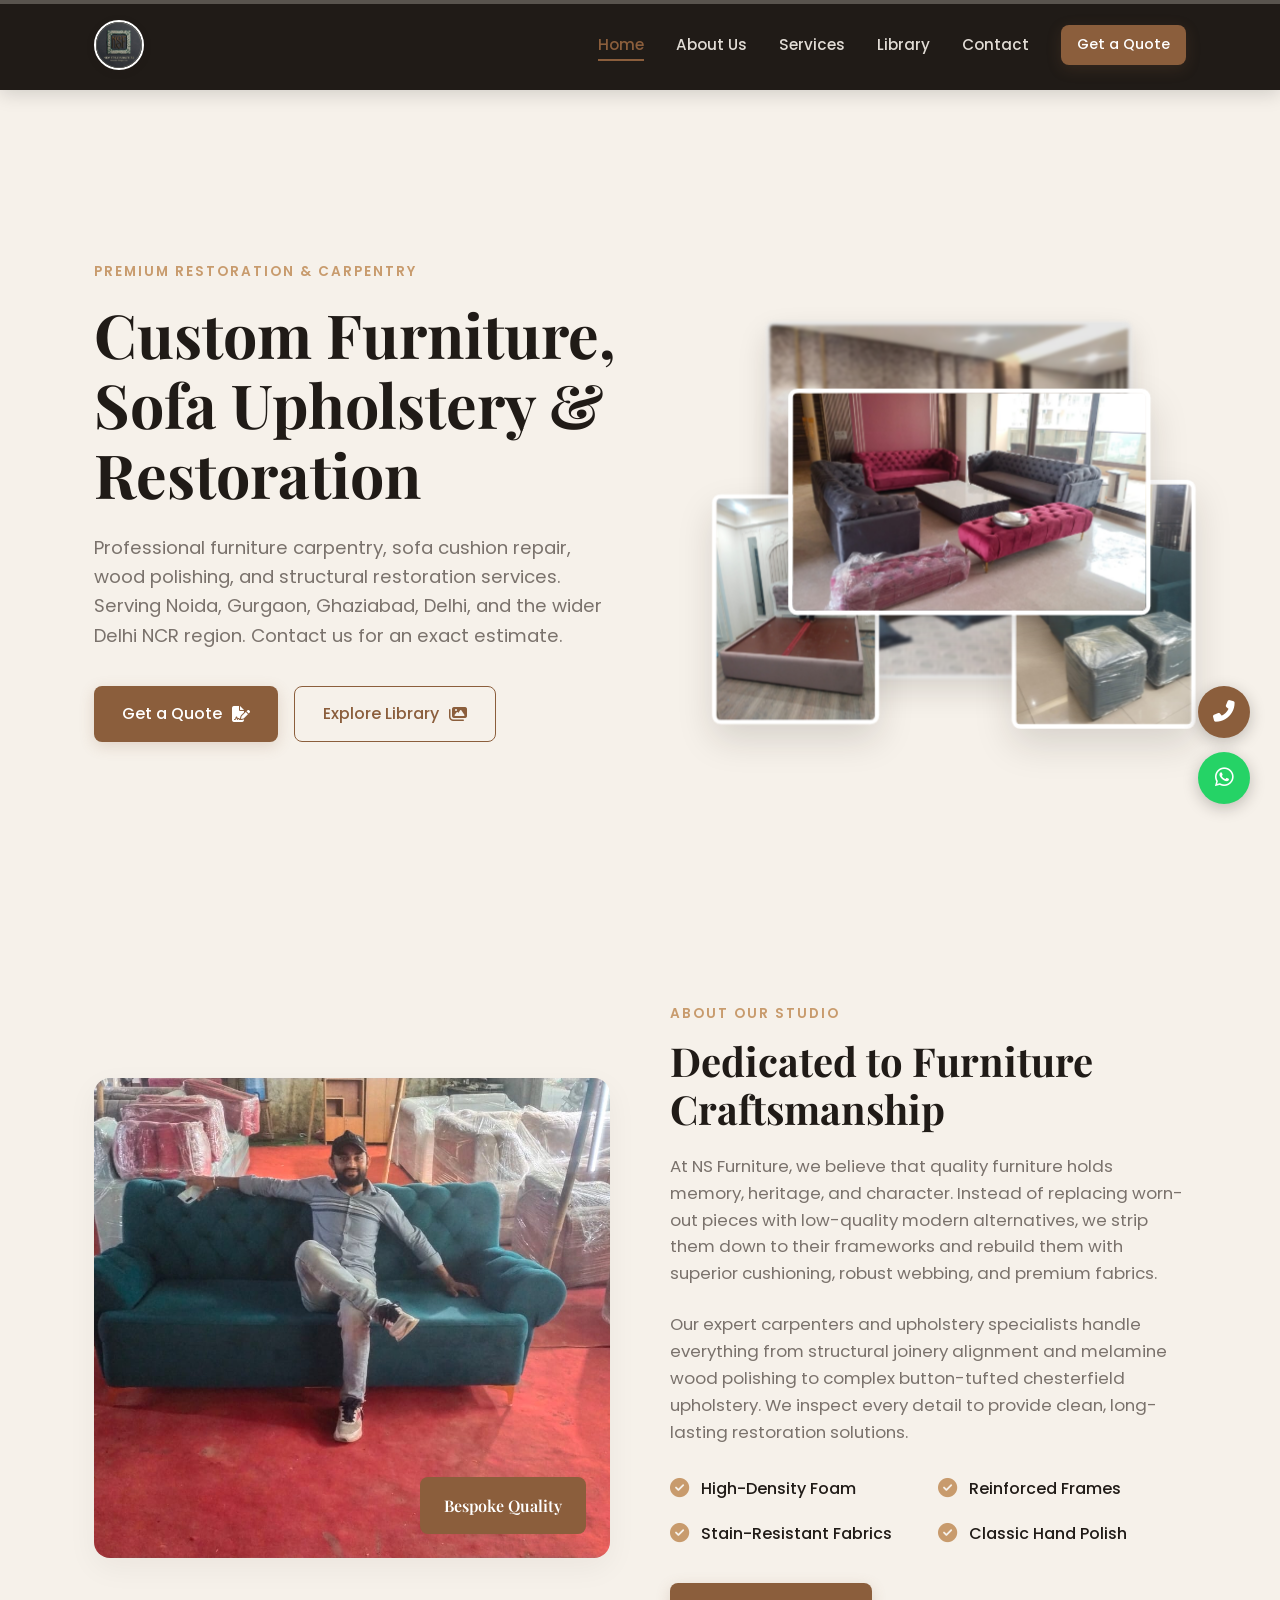
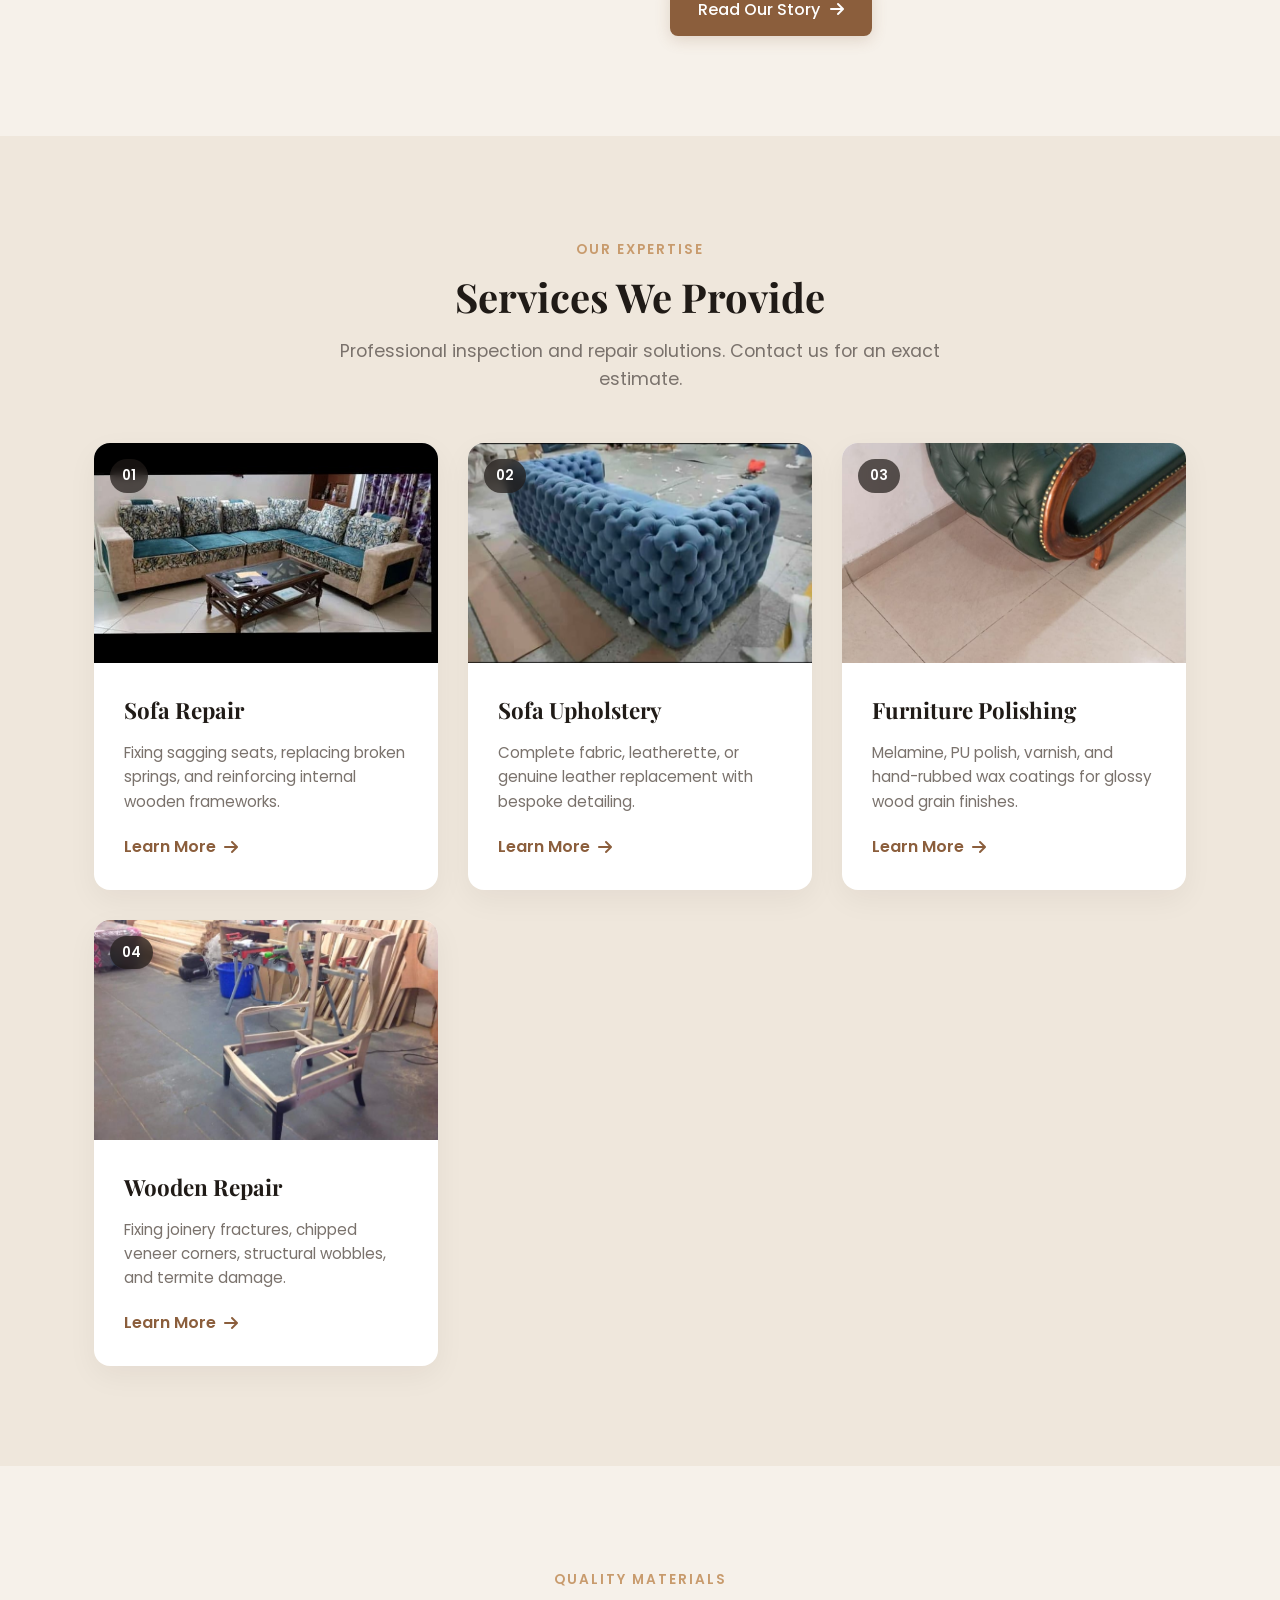
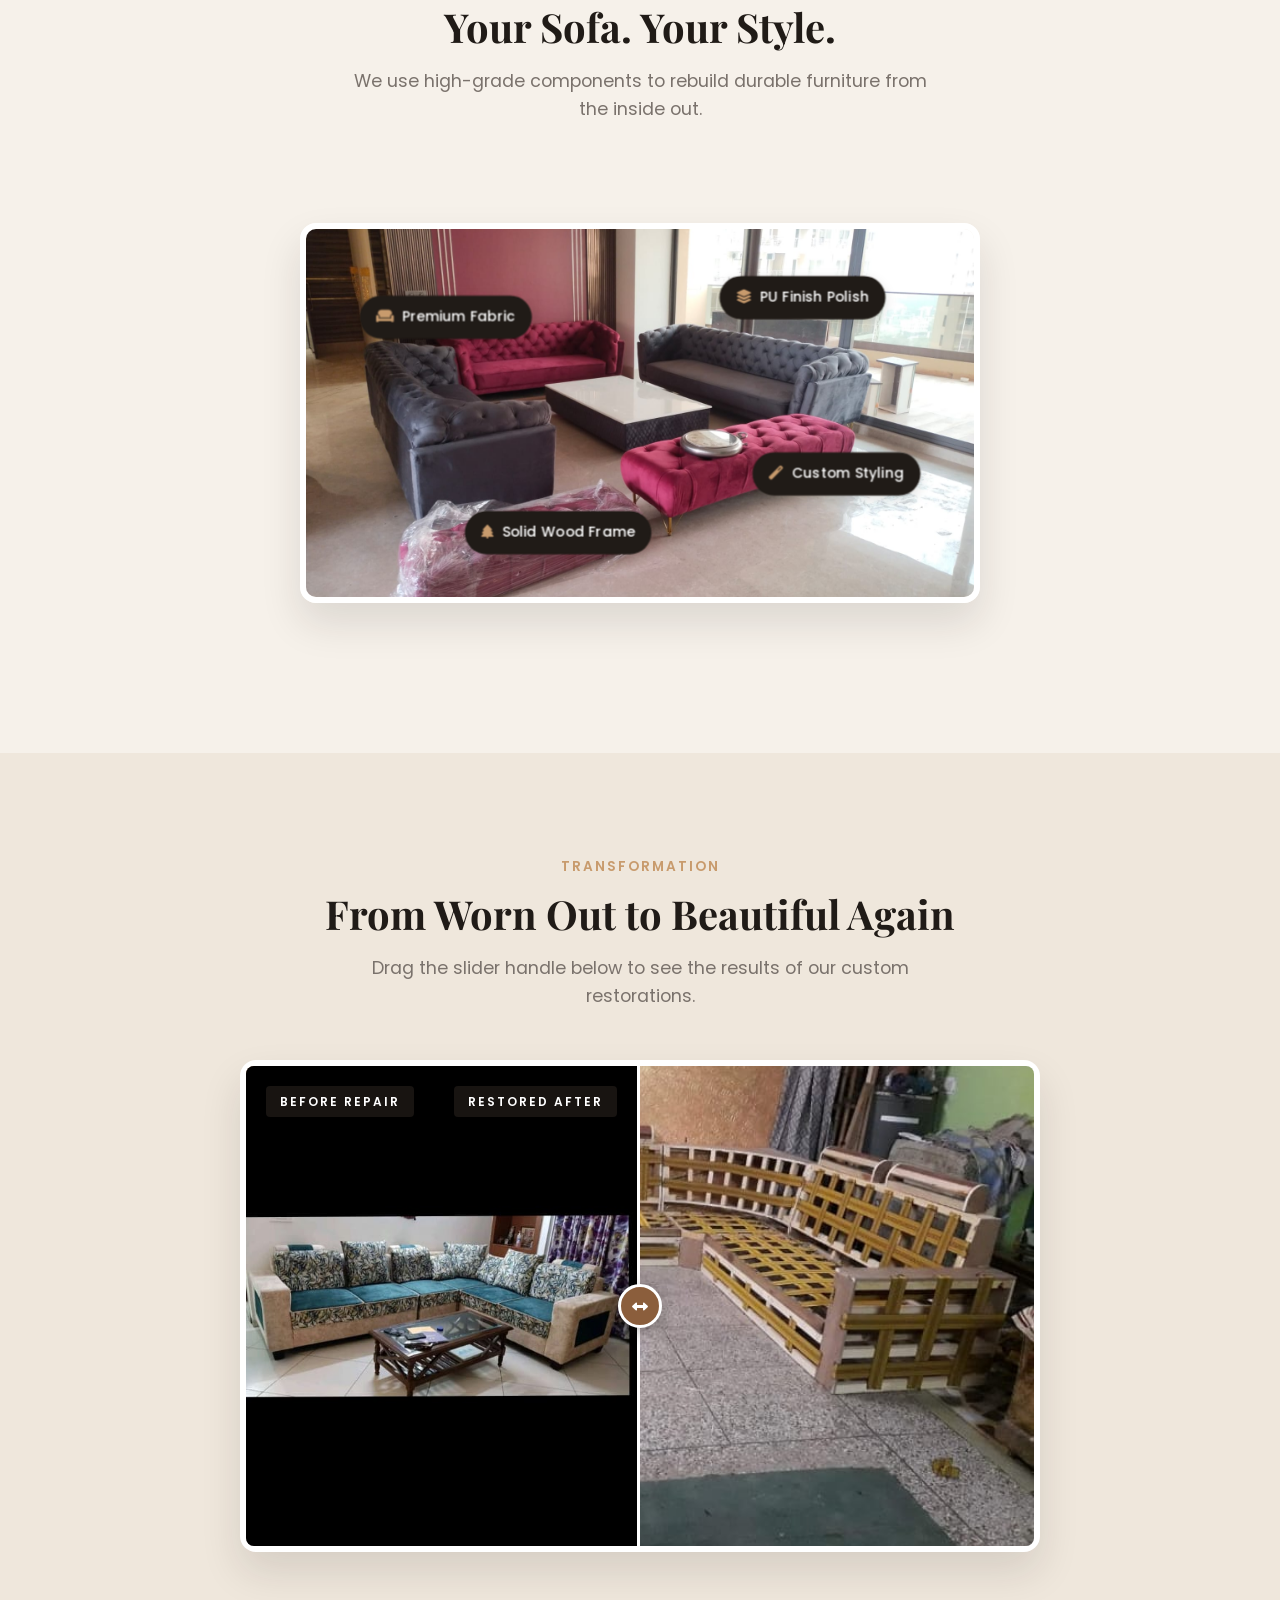
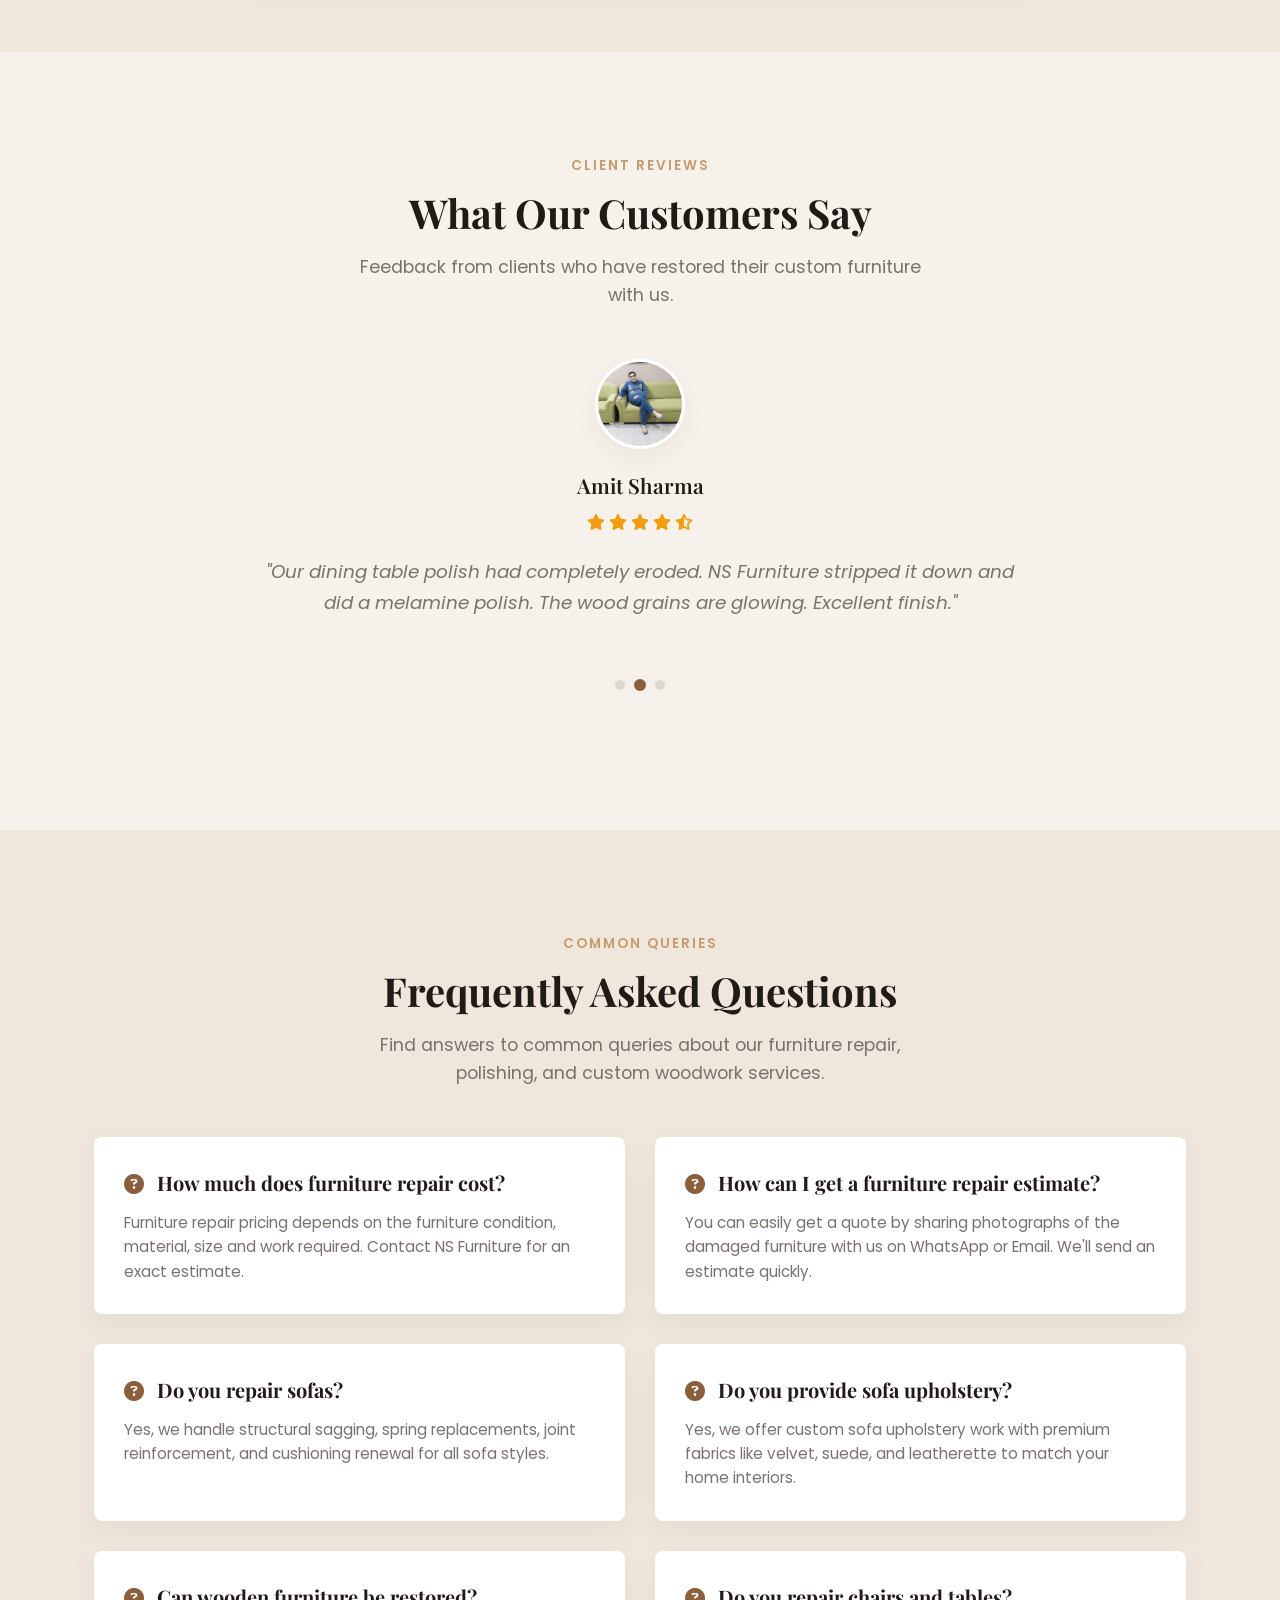
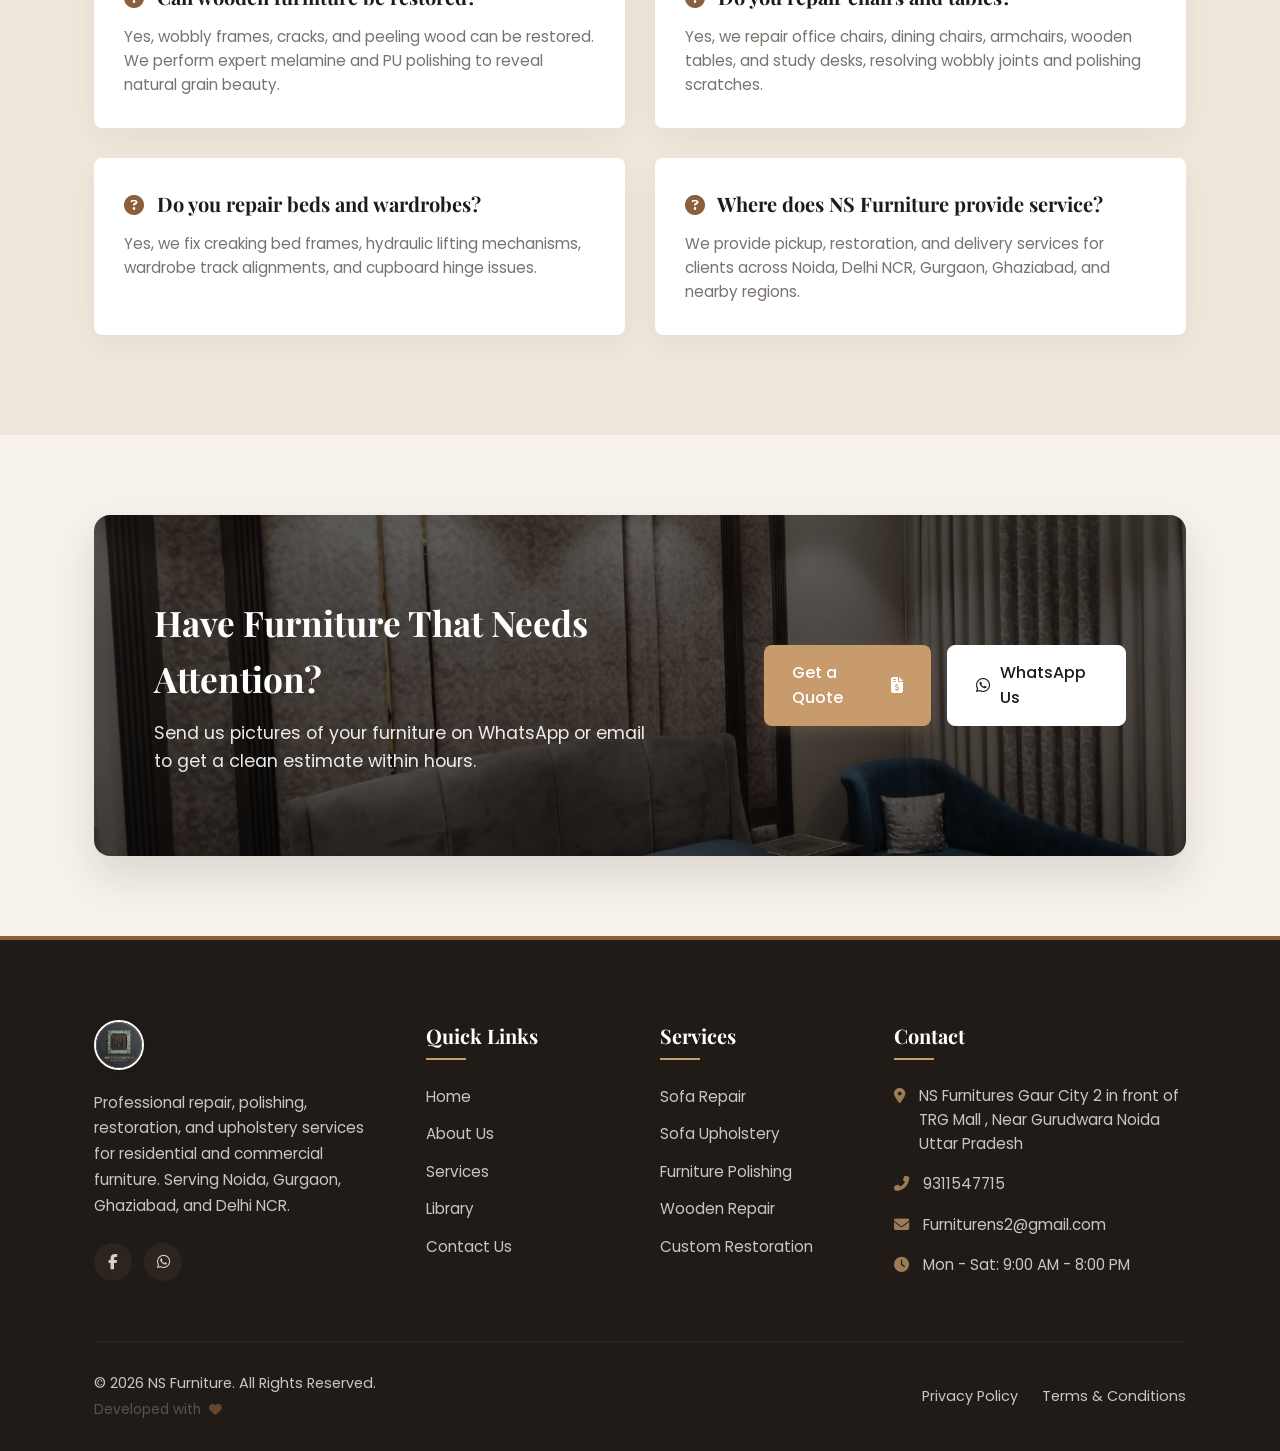
==== commit 5e19a345: "search console add" ====
--- a/index.html
+++ b/index.html
@@ -8,6 +8,7 @@
   <link rel="canonical" href="index.html">
   
   <!-- Open Graph / SEO -->
+   <meta name="google-site-verification" content="yb6qkC5YzwXJXSo-1AMZQPZ8SVUxDS_agMo-XPp2_-w" />
   <meta property="og:type" content="website">
   <meta property="og:title" content="NS Furniture | Sofa Upholstery, Polishing & Custom Woodwork">
   <meta property="og:description" content="Expert furniture carpentry, sofa cushioning repair, wood polishing, and structural restoration. Serving Noida, Gurgaon, Delhi NCR, and Ghaziabad.">
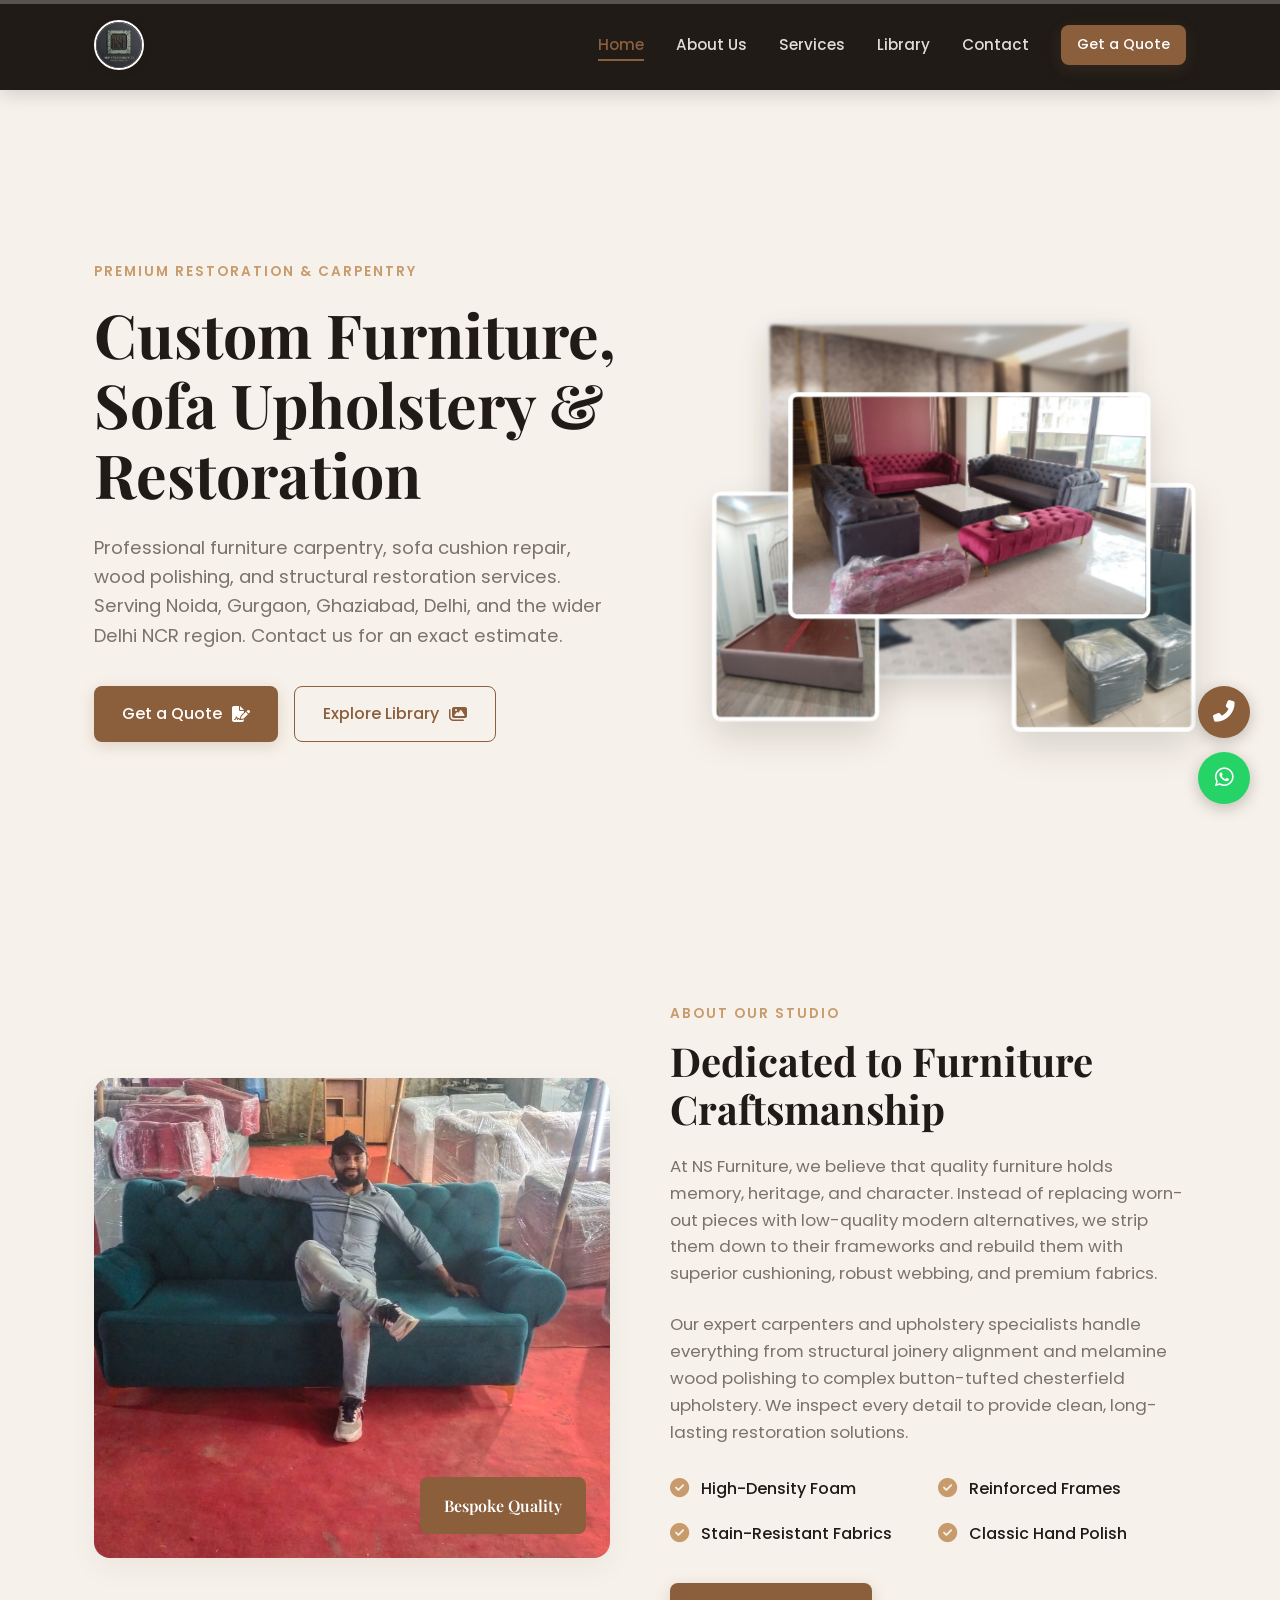
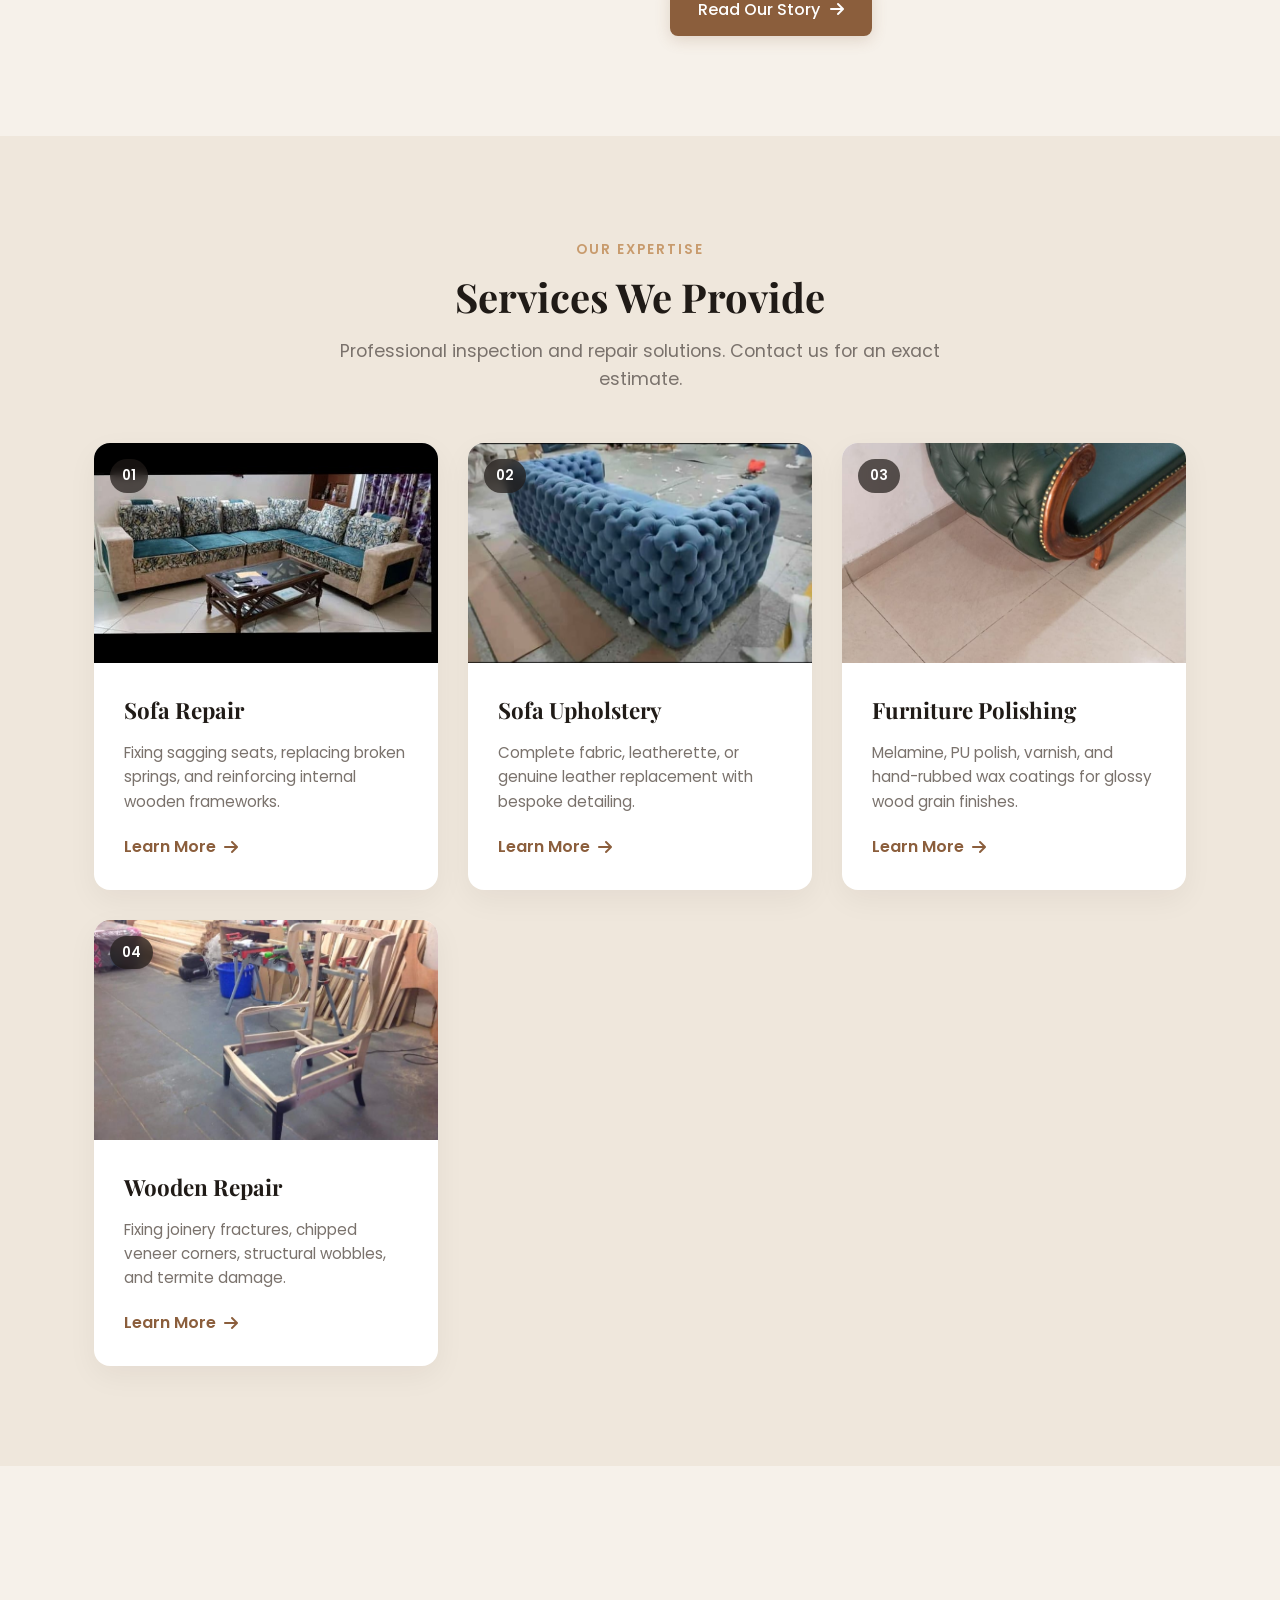
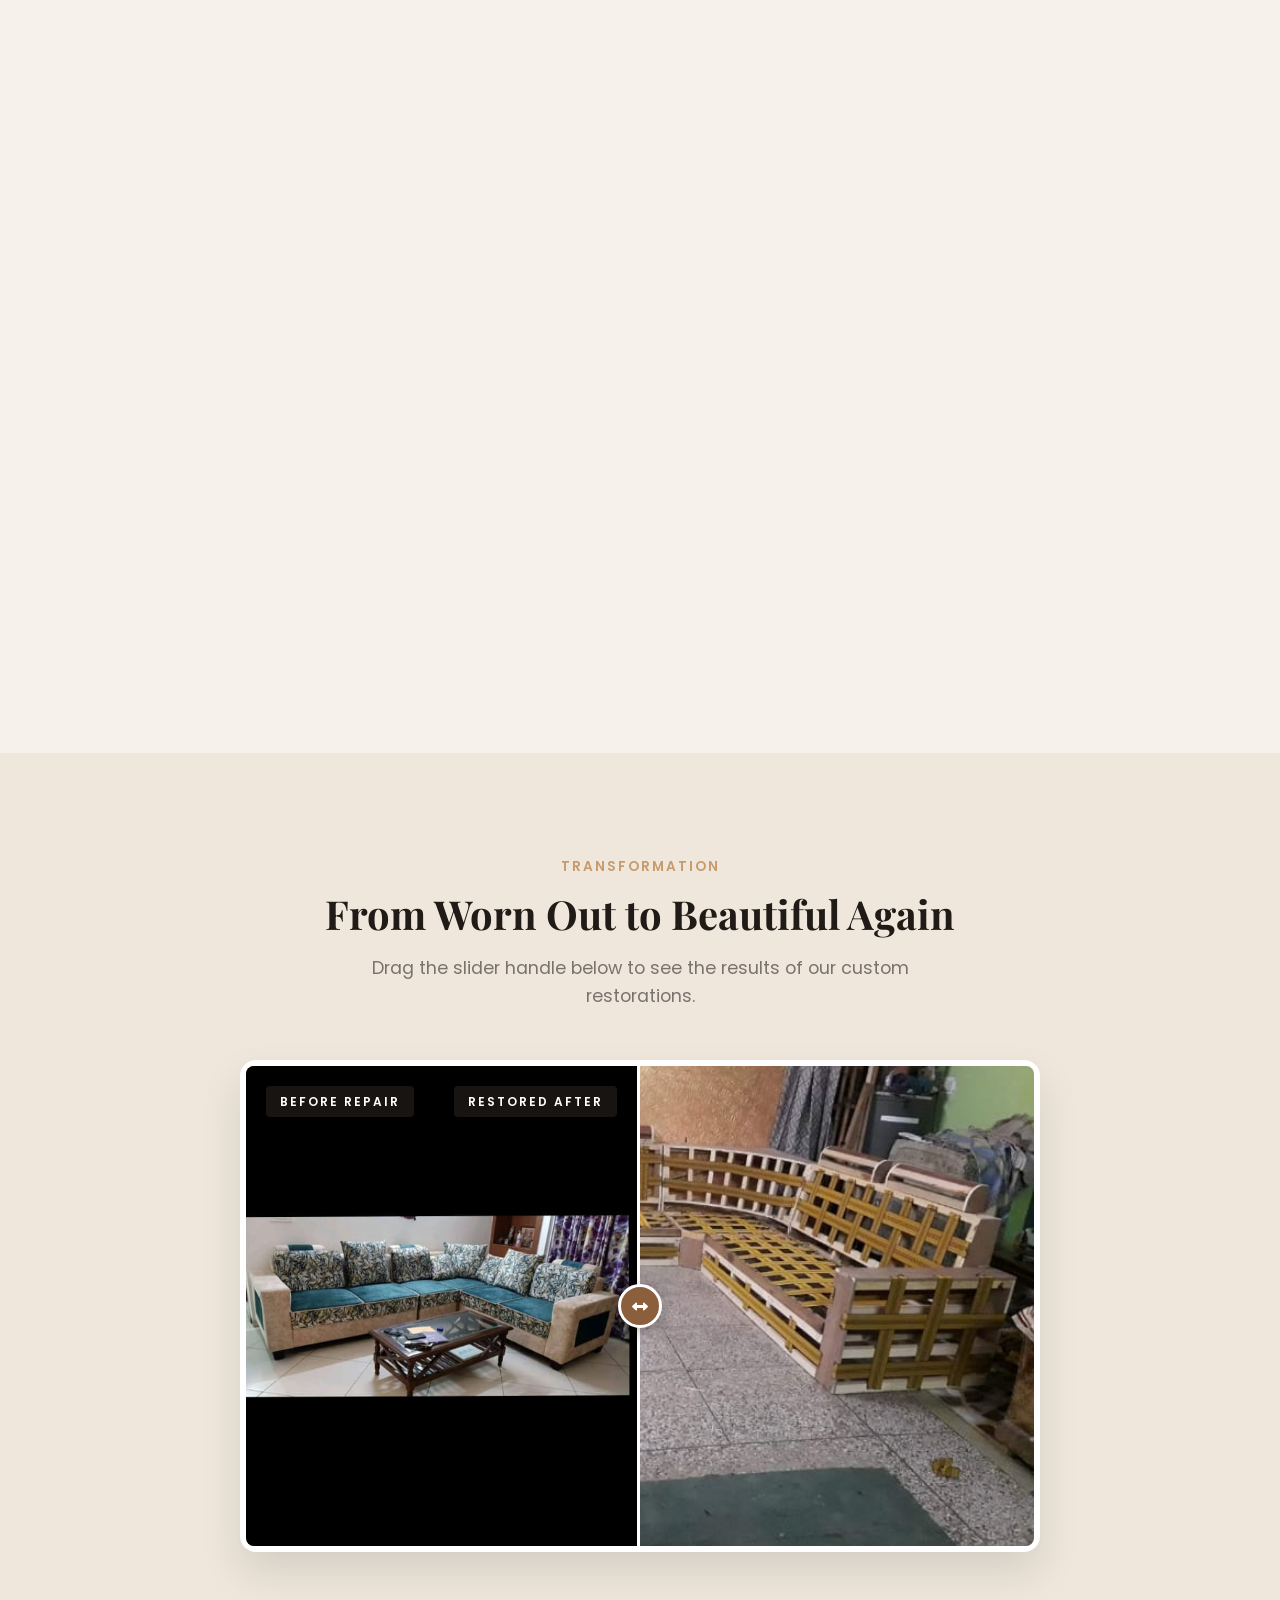
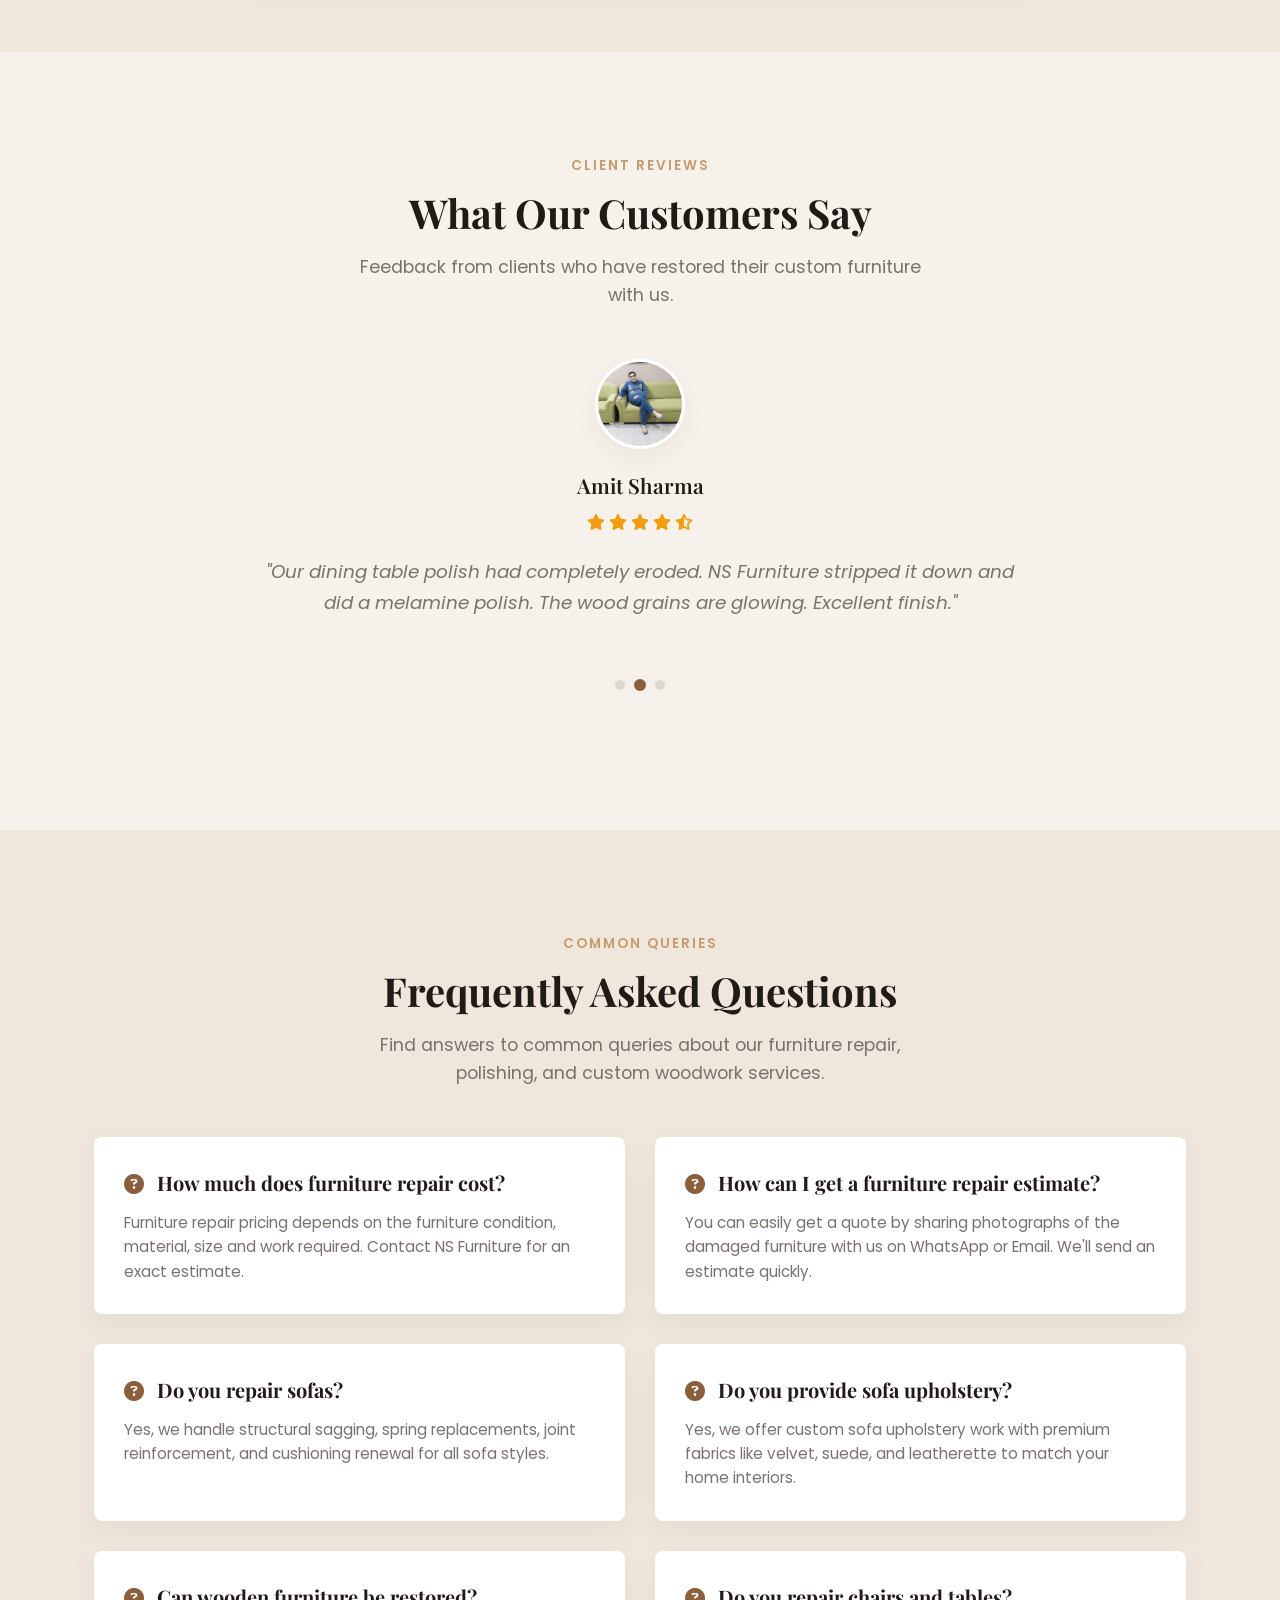
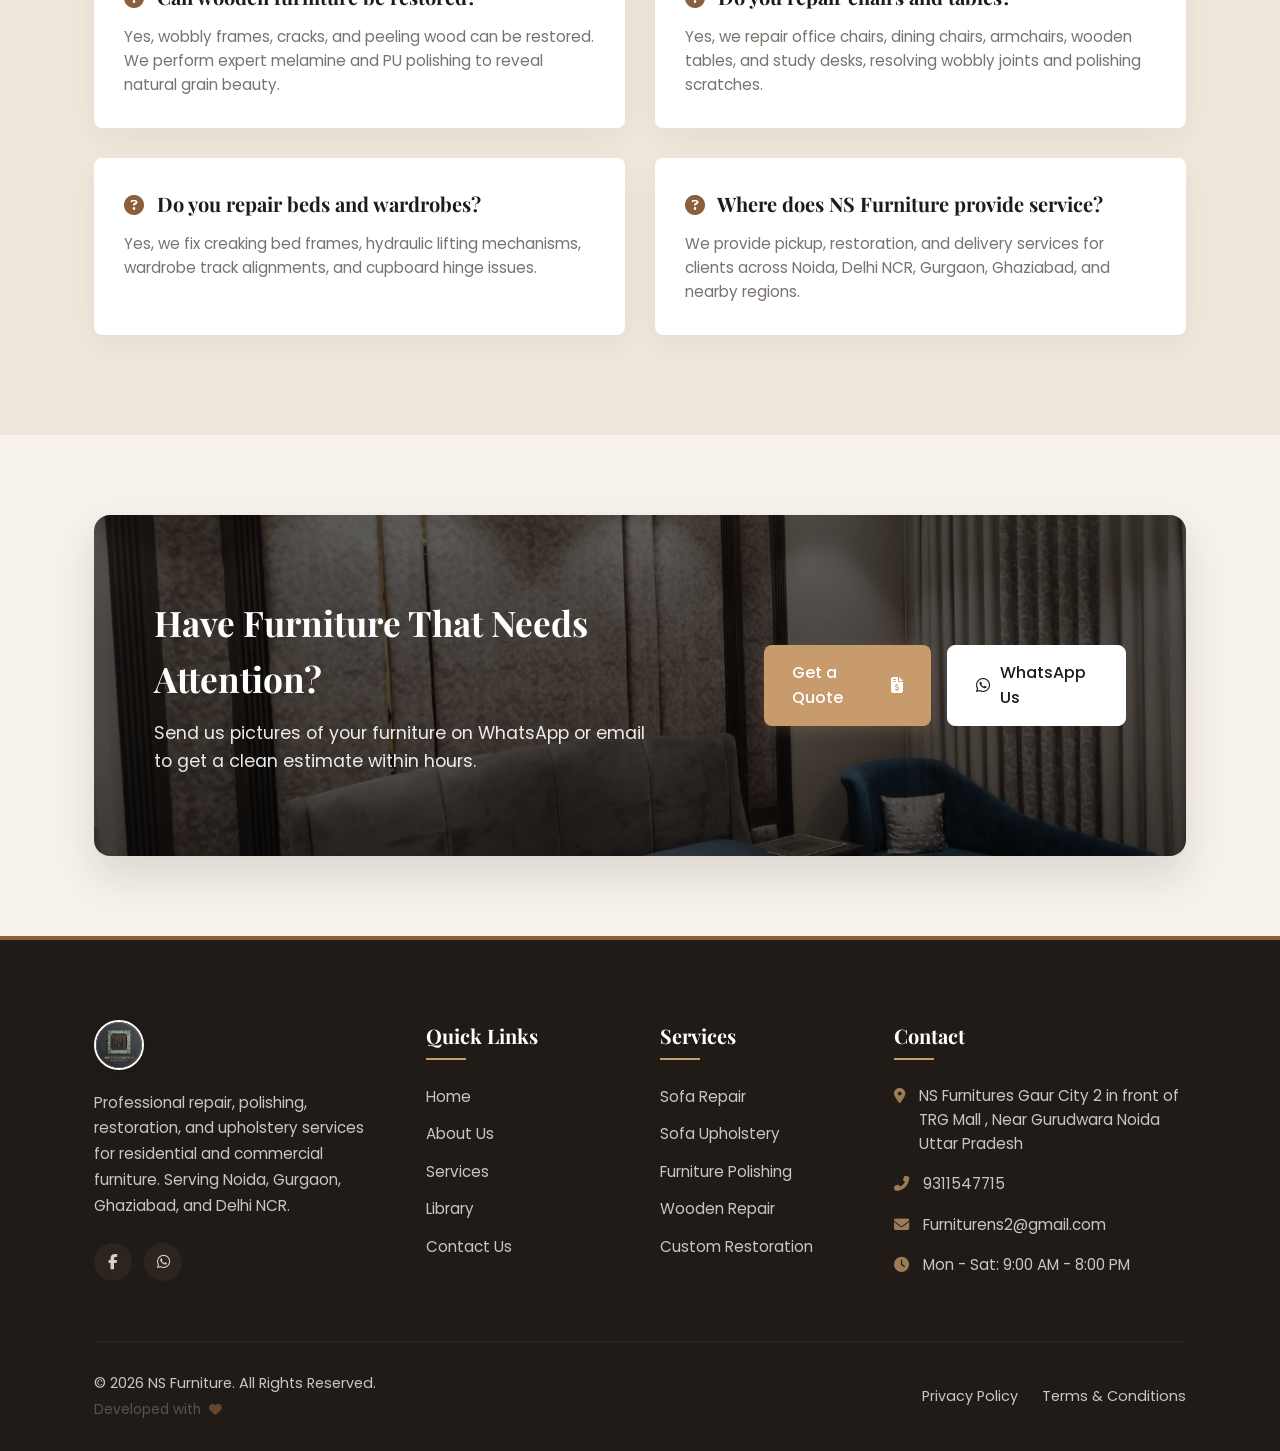
==== commit 32908ee9: "console add" ====
--- a/index.html
+++ b/index.html
@@ -8,7 +8,7 @@
   <link rel="canonical" href="index.html">
   
   <!-- Open Graph / SEO -->
-   <meta name="google-site-verification" content="yb6qkC5YzwXJXSo-1AMZQPZ8SVUxDS_agMo-XPp2_-w" />
+   <meta name="google-site-verification" content="tbl4jp2DFJDcdiTjHy1Z5RKIA_nS4tnfw--vnM-LGP4" />
   <meta property="og:type" content="website">
   <meta property="og:title" content="NS Furniture | Sofa Upholstery, Polishing & Custom Woodwork">
   <meta property="og:description" content="Expert furniture carpentry, sofa cushioning repair, wood polishing, and structural restoration. Serving Noida, Gurgaon, Delhi NCR, and Ghaziabad.">
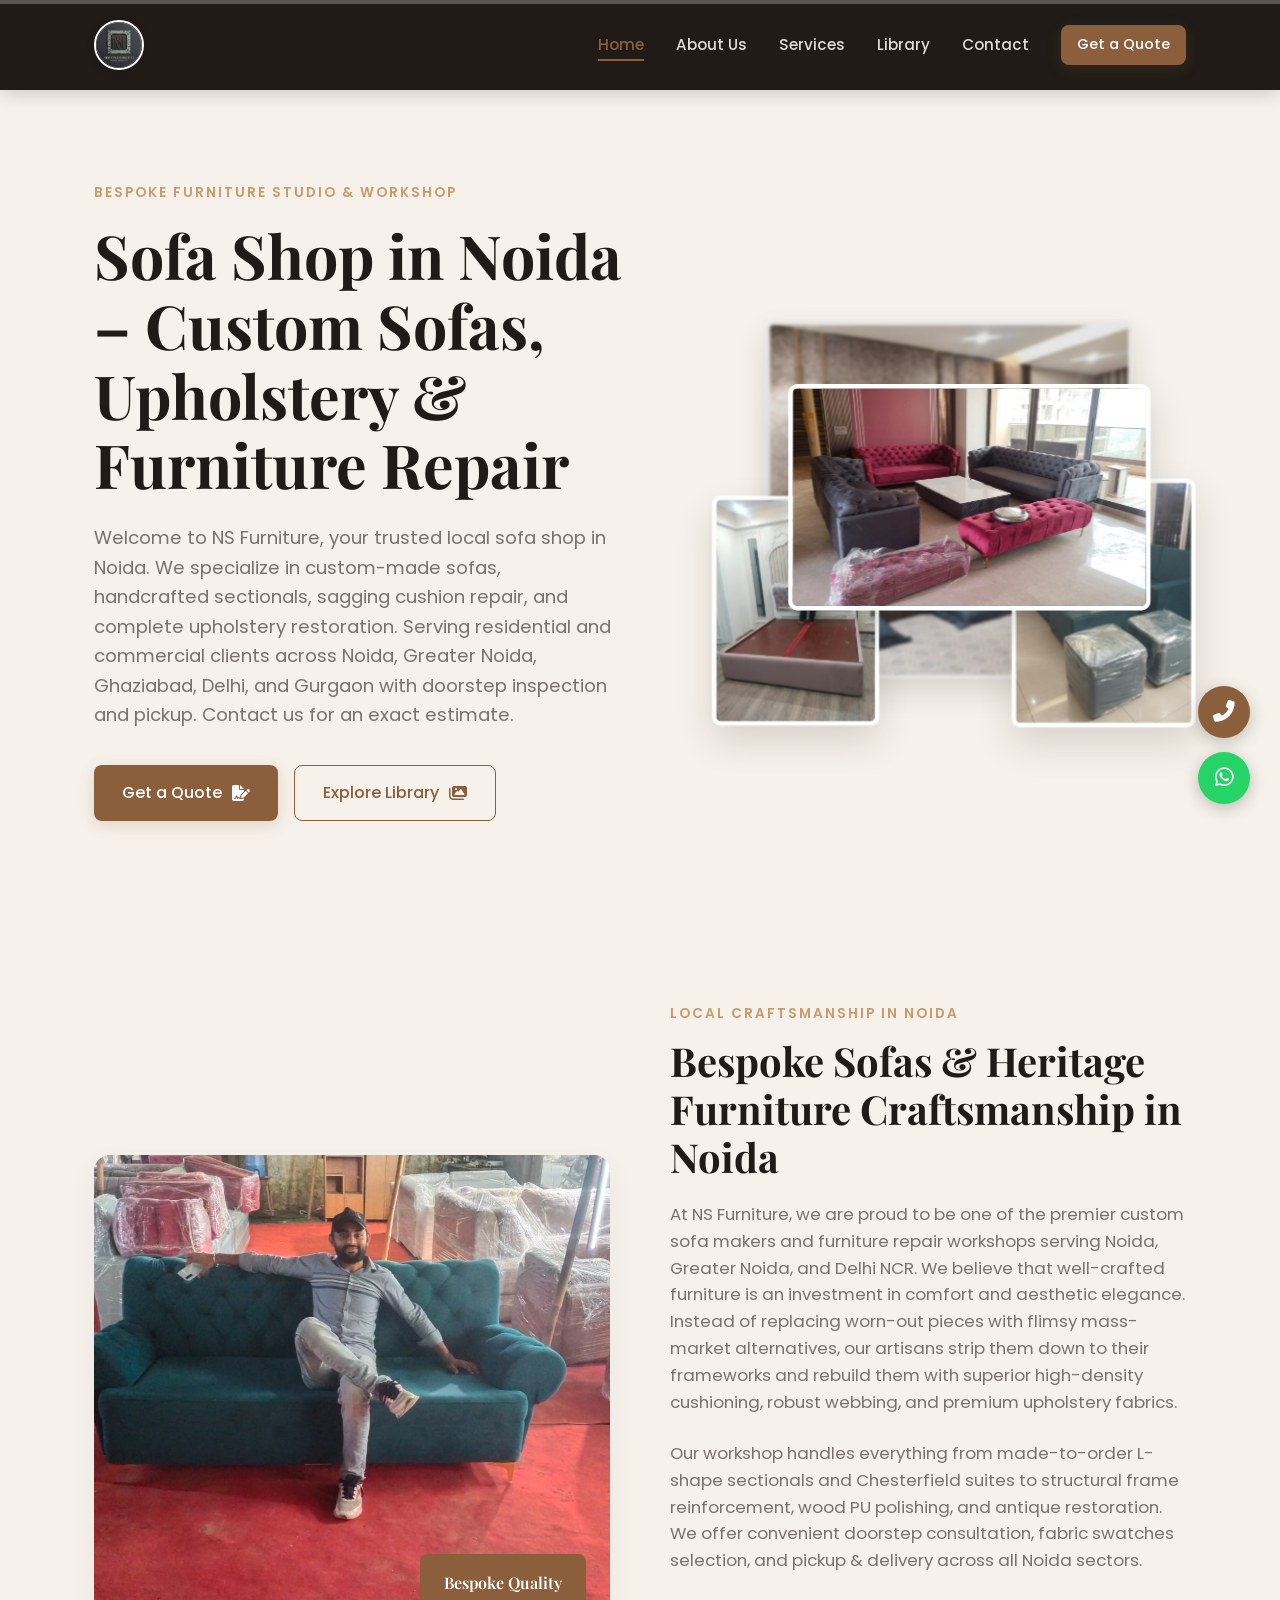
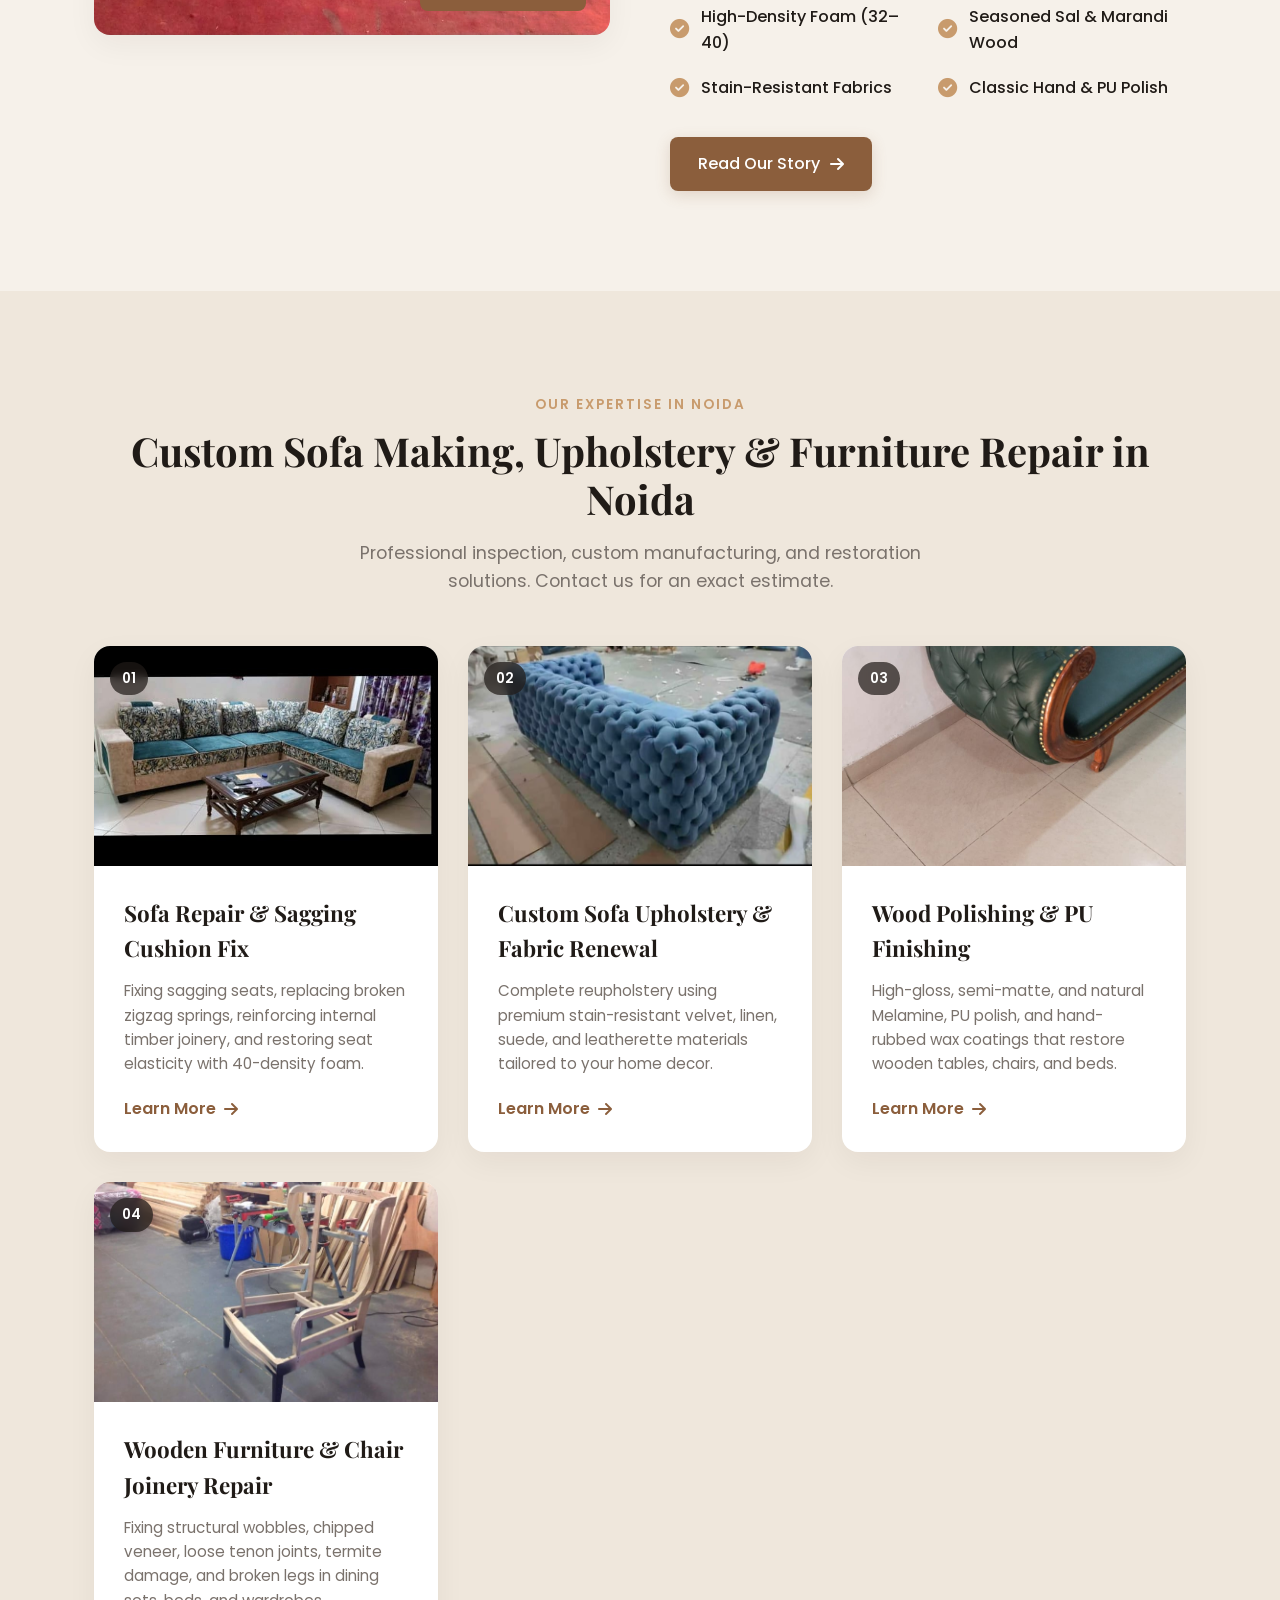
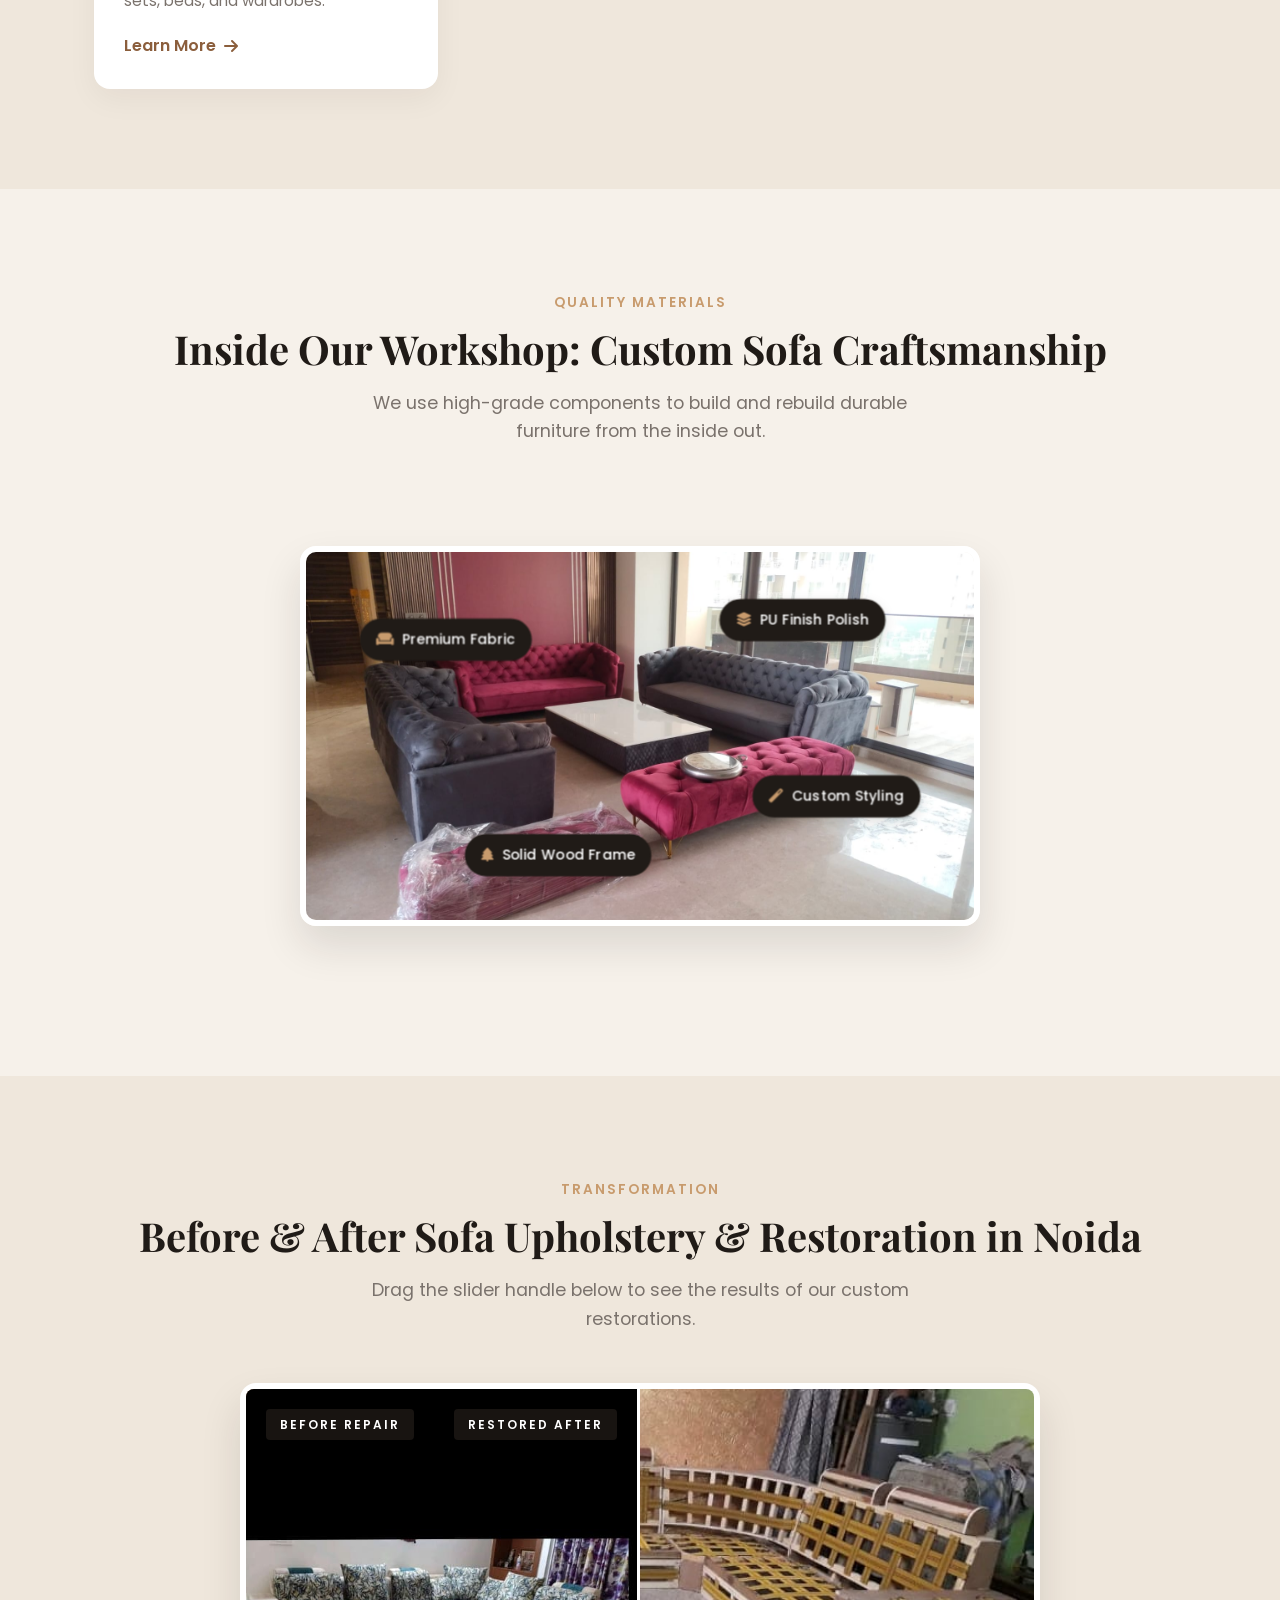
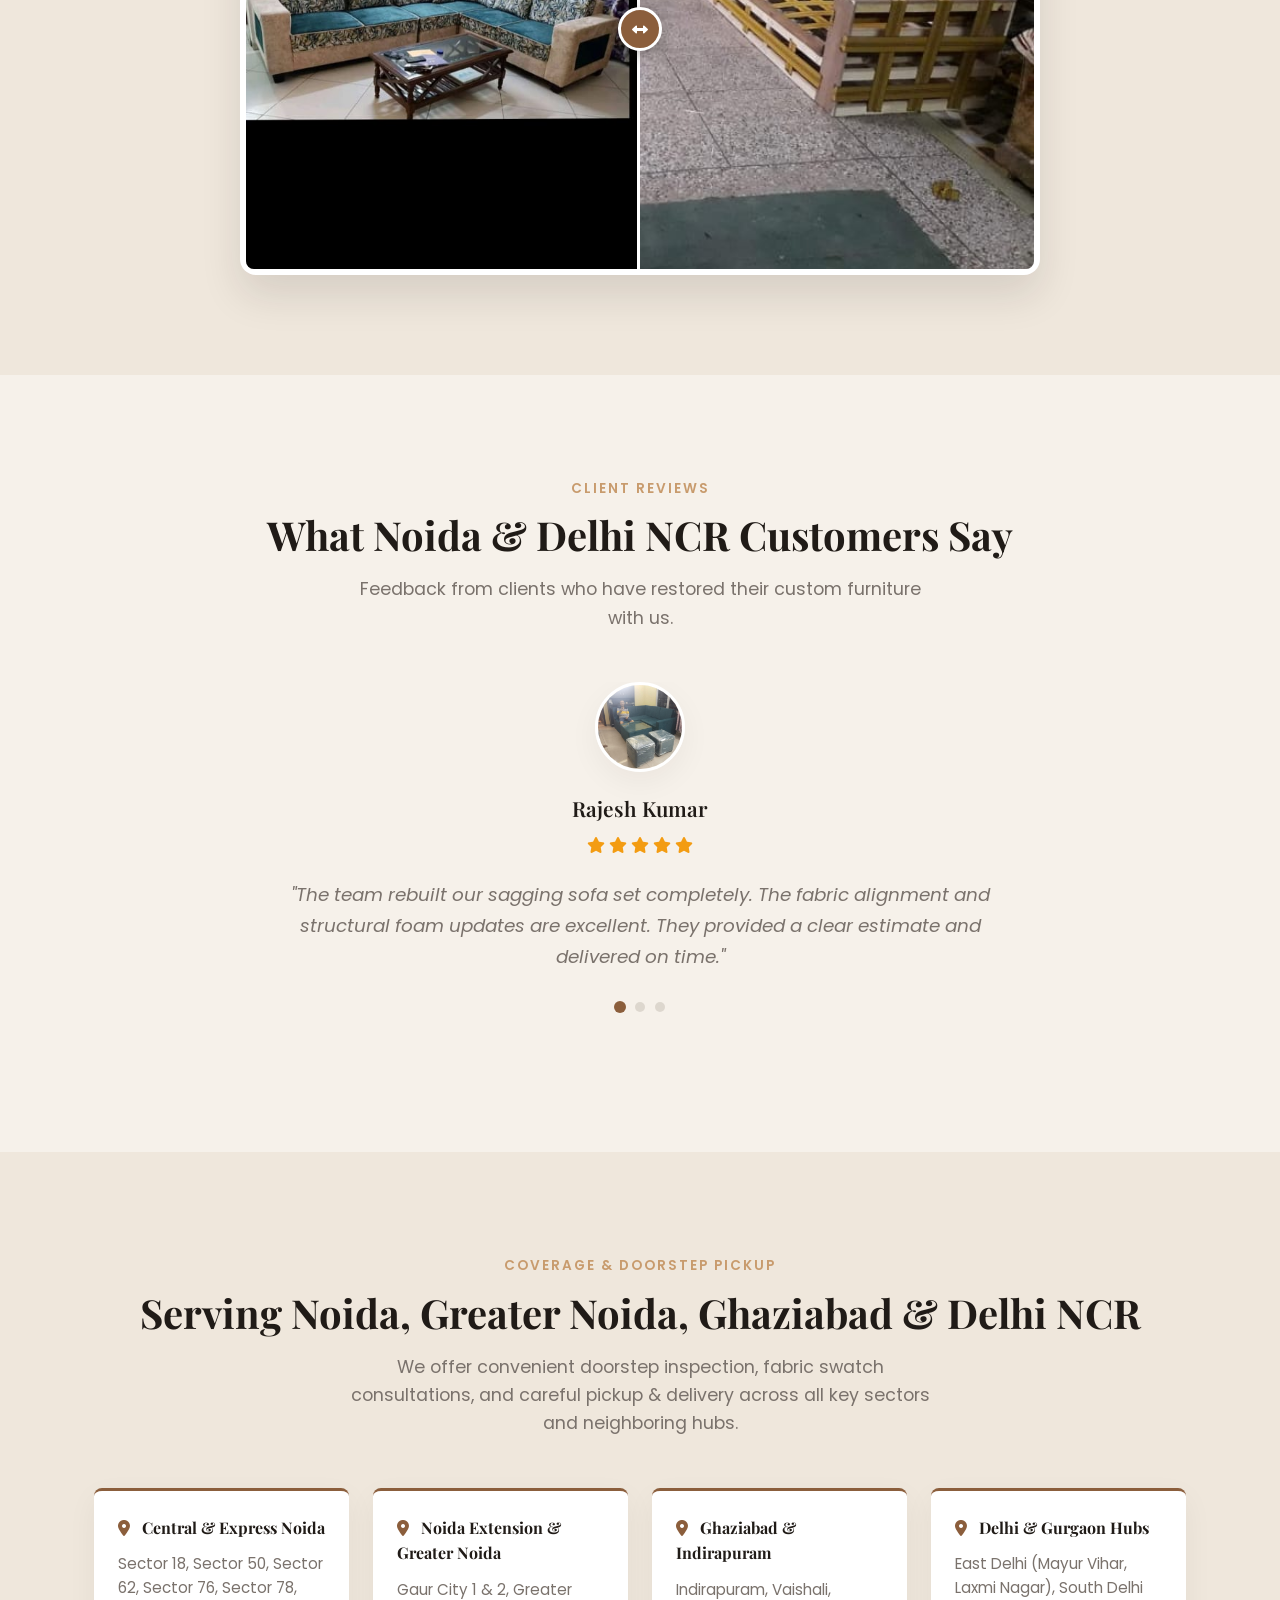
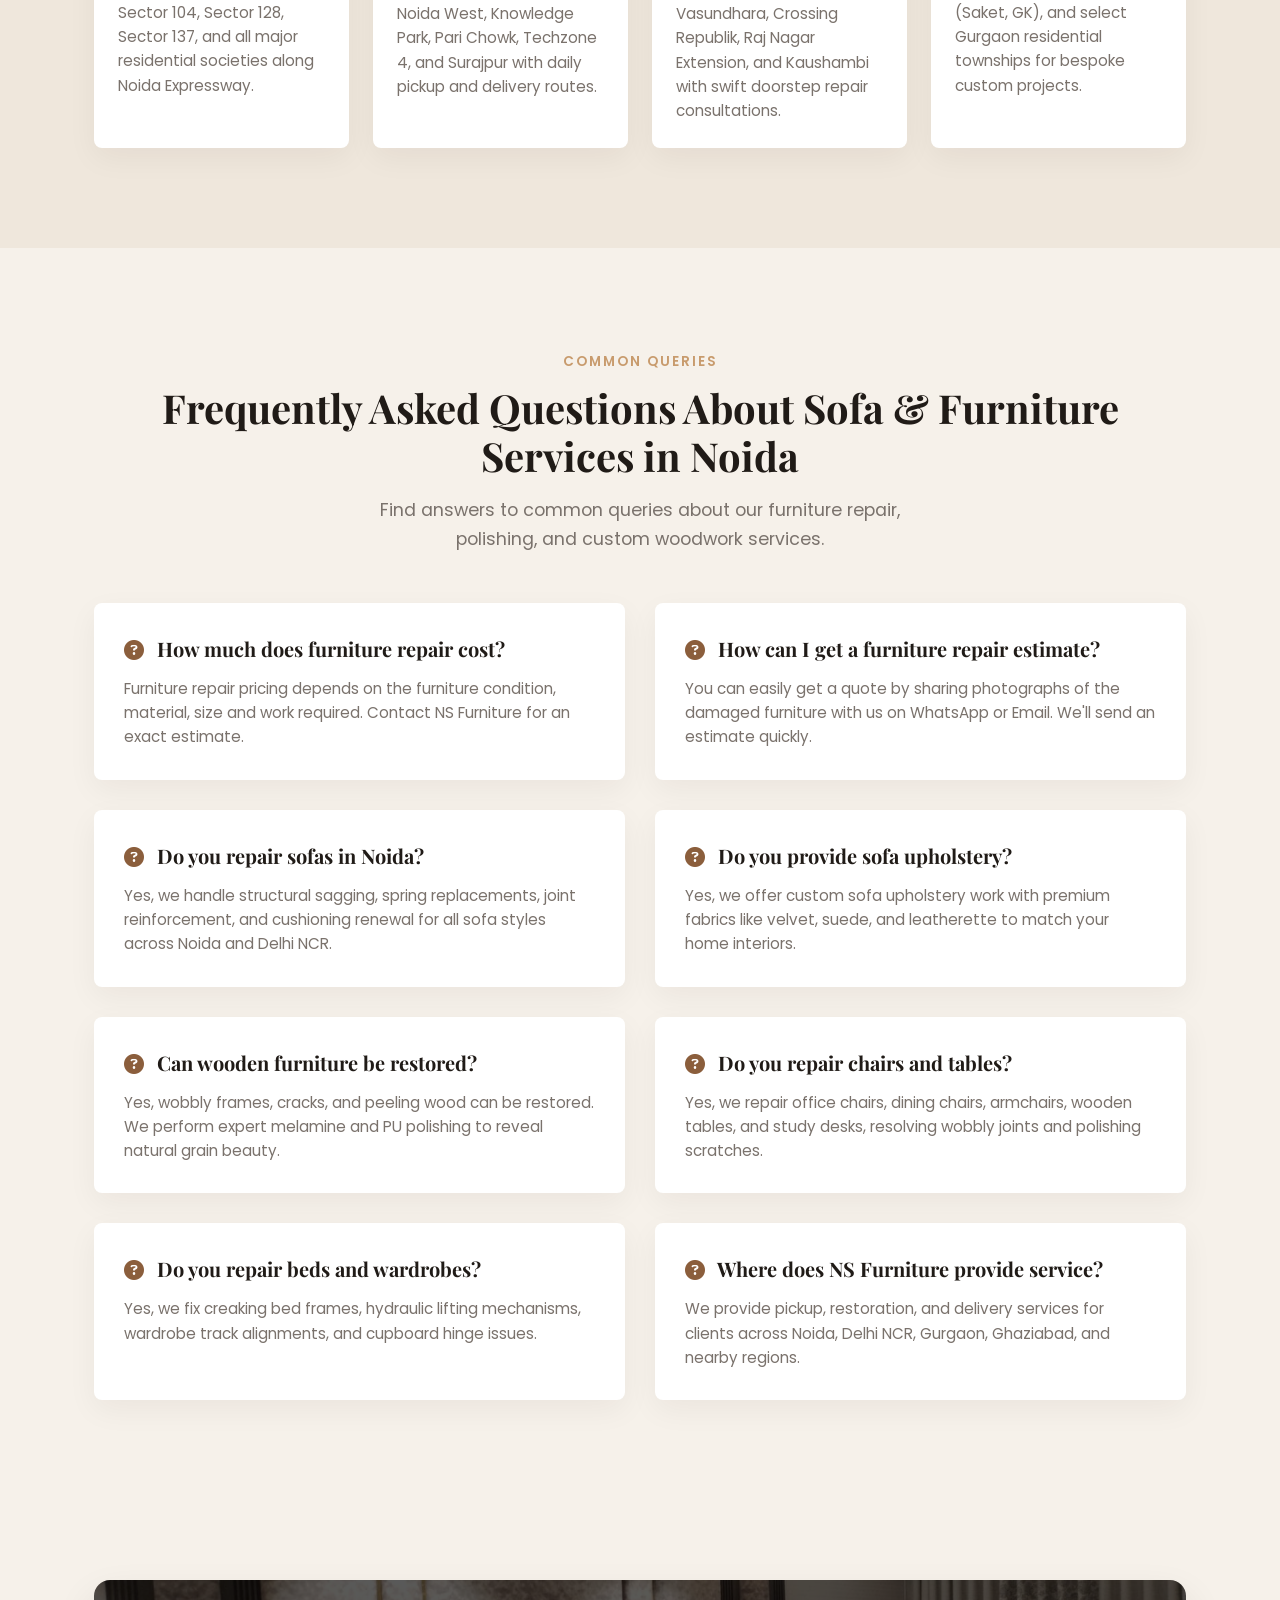
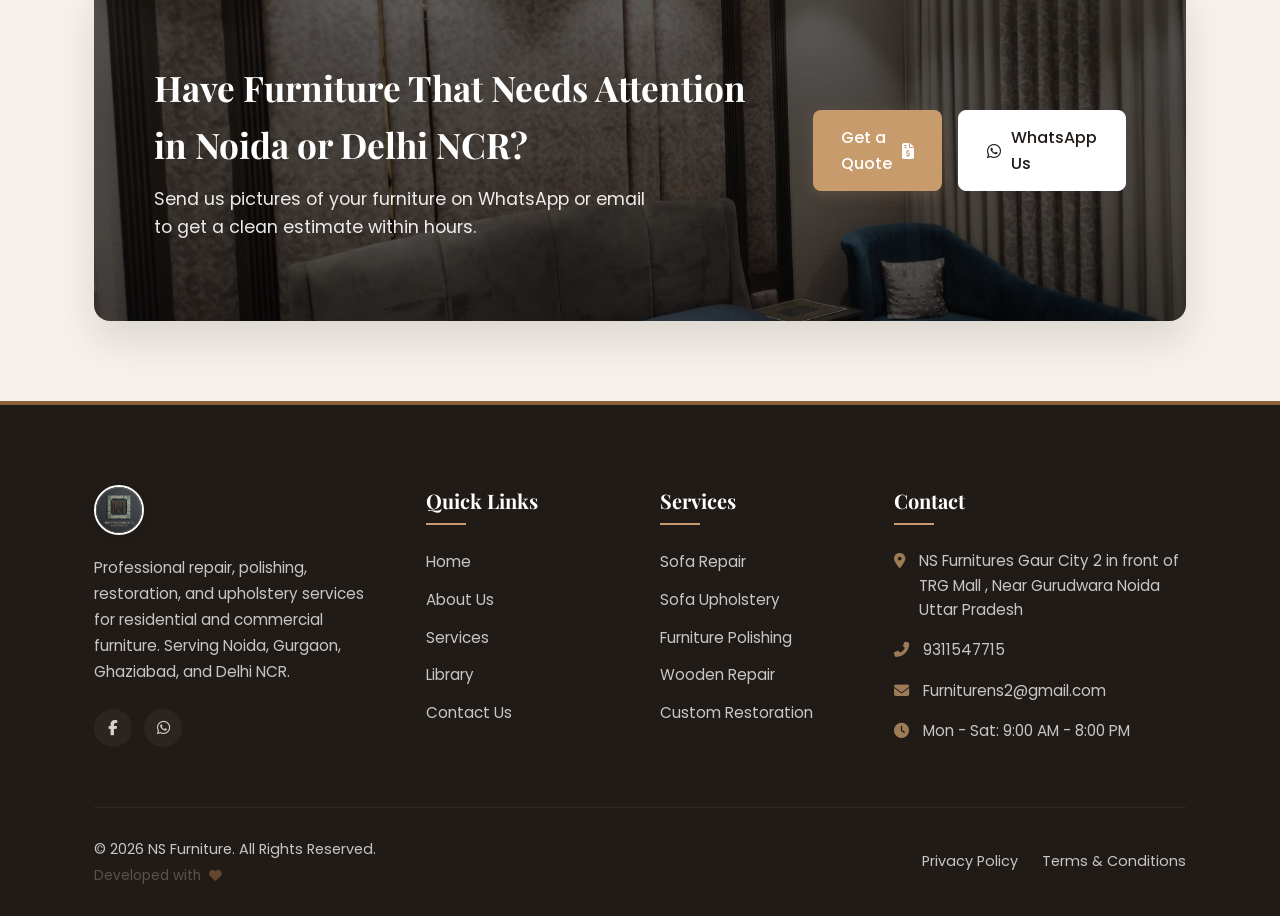
==== commit 6c99fe54: "SEO update" ====
--- a/index.html
+++ b/index.html
@@ -3,17 +3,205 @@
 <head>
   <meta charset="UTF-8">
   <meta name="viewport" content="width=device-width, initial-scale=1.0">
-  <title>NS Furniture | Sofa Repair, Custom Upholstery & Wood Polishing Delhi NCR</title>
-  <meta name="description" content="Professional custom furniture maker, sofa upholstery repair, wood PU and melamine polishing, chair joinery, and wobbly frame restoration in Noida, Gurgaon, Delhi NCR, and Ghaziabad.">
-  <link rel="canonical" href="index.html">
+  <title>Sofa Shop in Noida | Custom Sofas, Upholstery & Repair | NS Furniture</title>
+  <meta name="description" content="Looking for the best sofa shop in Noida? NS Furniture crafts custom sofas, premium upholstery, sagging repair, and wood polishing across Noida & Delhi NCR.">
+  <link rel="canonical" href="https://nsfurnitures.in/">
+  <meta name="robots" content="index, follow">
   
-  <!-- Open Graph / SEO -->
-   <meta name="google-site-verification" content="tbl4jp2DFJDcdiTjHy1Z5RKIA_nS4tnfw--vnM-LGP4" />
+  <!-- Search Console Verification (Preserved) -->
+  <meta name="google-site-verification" content="tbl4jp2DFJDcdiTjHy1Z5RKIA_nS4tnfw--vnM-LGP4">
+  
+  <!-- Open Graph / Facebook -->
   <meta property="og:type" content="website">
-  <meta property="og:title" content="NS Furniture | Sofa Upholstery, Polishing & Custom Woodwork">
-  <meta property="og:description" content="Expert furniture carpentry, sofa cushioning repair, wood polishing, and structural restoration. Serving Noida, Gurgaon, Delhi NCR, and Ghaziabad.">
-  <meta property="og:image" content="assets/logo.jpeg">
-  
+  <meta property="og:url" content="https://nsfurnitures.in/">
+  <meta property="og:title" content="Sofa Shop in Noida | Custom Sofas, Upholstery & Repair | NS Furniture">
+  <meta property="og:description" content="Looking for the best sofa shop in Noida? NS Furniture crafts custom sofas, premium upholstery, sagging repair, and wood polishing across Noida & Delhi NCR.">
+  <meta property="og:image" content="https://nsfurnitures.in/assets/logo.jpeg">
+  <meta property="og:site_name" content="NS Furniture">
+  <meta property="og:locale" content="en_IN">
+
+  <!-- Twitter / X Cards -->
+  <meta name="twitter:card" content="summary_large_image">
+  <meta name="twitter:url" content="https://nsfurnitures.in/">
+  <meta name="twitter:title" content="Sofa Shop in Noida | Custom Sofas, Upholstery & Repair | NS Furniture">
+  <meta name="twitter:description" content="Looking for the best sofa shop in Noida? NS Furniture crafts custom sofas, premium upholstery, sagging repair, and wood polishing across Noida & Delhi NCR.">
+  <meta name="twitter:image" content="https://nsfurnitures.in/assets/logo.jpeg">
+
+  <!-- Static JSON-LD Structured Data for Local SEO & Schema.org -->
+  <script type="application/ld+json">
+  {
+    "@context": "https://schema.org",
+    "@graph": [
+      {
+        "@type": "FurnitureStore",
+        "@id": "https://nsfurnitures.in/#furniturestore",
+        "name": "NS Furniture",
+        "url": "https://nsfurnitures.in/",
+        "logo": "https://nsfurnitures.in/assets/logo.jpeg",
+        "image": [
+          "https://nsfurnitures.in/assets/logo.jpeg",
+          "https://nsfurnitures.in/assets/NS/IMG-20260819-WA0033.jpg",
+          "https://nsfurnitures.in/assets/NS/IMG-20260819-WA0011.jpg"
+        ],
+        "telephone": "+919311547715",
+        "email": "Furniturens2@gmail.com",
+        "priceRange": "$$",
+        "address": {
+          "@type": "PostalAddress",
+          "streetAddress": "Gaur City 2 in front of TRG Mall, Near Gurudwara",
+          "addressLocality": "Noida",
+          "addressRegion": "Uttar Pradesh",
+          "postalCode": "201009",
+          "addressCountry": "IN"
+        },
+        "geo": {
+          "@type": "GeoCoordinates",
+          "latitude": "28.6083",
+          "longitude": "77.4244"
+        },
+        "openingHoursSpecification": [
+          {
+            "@type": "OpeningHoursSpecification",
+            "dayOfWeek": ["Monday", "Tuesday", "Wednesday", "Thursday", "Friday", "Saturday"],
+            "opens": "09:00",
+            "closes": "20:00"
+          }
+        ],
+        "areaServed": [
+          { "@type": "City", "name": "Noida" },
+          { "@type": "City", "name": "Greater Noida" },
+          { "@type": "AdministrativeArea", "name": "Noida Extension" },
+          { "@type": "City", "name": "Ghaziabad" },
+          { "@type": "City", "name": "Delhi" },
+          { "@type": "City", "name": "Gurgaon" },
+          { "@type": "AdministrativeArea", "name": "Delhi NCR" }
+        ],
+        "sameAs": [
+          "https://www.facebook.com/share/1CNWErMguK/"
+        ],
+        "hasOfferCatalog": {
+          "@type": "OfferCatalog",
+          "name": "NS Furniture Services in Noida & Delhi NCR",
+          "itemListElement": [
+            {
+              "@type": "Offer",
+              "itemOffered": {
+                "@type": "Service",
+                "name": "Custom Sofa Manufacturing",
+                "description": "Bespoke handcrafted sofas, L-shape sectionals, and chesterfield sets using 32-40 density foam and seasoned hardwood."
+              }
+            },
+            {
+              "@type": "Offer",
+              "itemOffered": {
+                "@type": "Service",
+                "name": "Sofa Upholstery & Fabric Renewal",
+                "description": "Complete fabric, leatherette, and velvet replacement with precision stitching tailored for Noida homes."
+              }
+            },
+            {
+              "@type": "Offer",
+              "itemOffered": {
+                "@type": "Service",
+                "name": "Sofa Repair & Sagging Foam Fix",
+                "description": "Repairing sagging seats, broken springs, webbing reinforcement, and wooden joint fractures."
+              }
+            },
+            {
+              "@type": "Offer",
+              "itemOffered": {
+                "@type": "Service",
+                "name": "Furniture Wood Polishing",
+                "description": "Melamine, PU polish, and natural wood finish for dining tables, beds, and wooden furniture."
+              }
+            }
+          ]
+        }
+      },
+      {
+        "@type": "WebSite",
+        "@id": "https://nsfurnitures.in/#website",
+        "url": "https://nsfurnitures.in/",
+        "name": "NS Furniture",
+        "description": "Sofa Shop in Noida, Custom Sofa Making, Upholstery & Furniture Repair",
+        "publisher": {
+          "@id": "https://nsfurnitures.in/#furniturestore"
+        }
+      },
+      {
+        "@type": "FAQPage",
+        "@id": "https://nsfurnitures.in/#faq",
+        "mainEntity": [
+          {
+            "@type": "Question",
+            "name": "How much does furniture repair cost?",
+            "acceptedAnswer": {
+              "@type": "Answer",
+              "text": "Furniture repair pricing depends on the furniture condition, material, size and work required. Contact NS Furniture for an exact estimate."
+            }
+          },
+          {
+            "@type": "Question",
+            "name": "How can I get a furniture repair estimate?",
+            "acceptedAnswer": {
+              "@type": "Answer",
+              "text": "You can easily get a quote by sharing photographs of the damaged furniture with us on WhatsApp or Email. We'll send an estimate quickly."
+            }
+          },
+          {
+            "@type": "Question",
+            "name": "Do you repair sofas in Noida?",
+            "acceptedAnswer": {
+              "@type": "Answer",
+              "text": "Yes, we handle structural sagging, spring replacements, joint reinforcement, and cushioning renewal for all sofa styles across Noida and Delhi NCR."
+            }
+          },
+          {
+            "@type": "Question",
+            "name": "Do you provide sofa upholstery?",
+            "acceptedAnswer": {
+              "@type": "Answer",
+              "text": "Yes, we offer custom sofa upholstery work with premium fabrics like velvet, suede, and leatherette to match your home interiors."
+            }
+          },
+          {
+            "@type": "Question",
+            "name": "Can wooden furniture be restored?",
+            "acceptedAnswer": {
+              "@type": "Answer",
+              "text": "Yes, wobbly frames, cracks, and peeling wood can be restored. We perform expert melamine and PU polishing to reveal natural grain beauty."
+            }
+          },
+          {
+            "@type": "Question",
+            "name": "Do you repair chairs and tables?",
+            "acceptedAnswer": {
+              "@type": "Answer",
+              "text": "Yes, we repair office chairs, dining chairs, armchairs, wooden tables, and study desks, resolving wobbly joints and polishing scratches."
+            }
+          },
+          {
+            "@type": "Question",
+            "name": "Do you repair beds and wardrobes?",
+            "acceptedAnswer": {
+              "@type": "Answer",
+              "text": "Yes, we fix creaking bed frames, hydraulic lifting mechanisms, wardrobe track alignments, and cupboard hinge issues."
+            }
+          },
+          {
+            "@type": "Question",
+            "name": "Where does NS Furniture provide service?",
+            "acceptedAnswer": {
+              "@type": "Answer",
+              "text": "We provide pickup, restoration, and delivery services for clients across Noida, Delhi NCR, Gurgaon, Ghaziabad, and nearby regions."
+            }
+          }
+        ]
+      }
+    ]
+  }
+  </script>
+
   <!-- Font Awesome Icons -->
   <link rel="stylesheet" href="https://cdnjs.cloudflare.com/ajax/libs/font-awesome/6.4.0/css/all.min.css">
   
@@ -70,10 +258,10 @@
     <div class="container">
       <div class="hero-grid">
         <div class="hero-content">
-          <span class="section-tag" style="margin-bottom: 16px;">Premium Restoration & Carpentry</span>
-          <h1 class="hero-heading">Custom Furniture, Sofa Upholstery & Restoration</h1>
+          <span class="section-tag" style="margin-bottom: 16px;">Bespoke Furniture Studio & Workshop</span>
+          <h1 class="hero-heading">Sofa Shop in Noida – Custom Sofas, Upholstery & Furniture Repair</h1>
           <p class="hero-text">
-            Professional furniture carpentry, sofa cushion repair, wood polishing, and structural restoration services. Serving Noida, Gurgaon, Ghaziabad, Delhi, and the wider Delhi NCR region. Contact us for an exact estimate.
+            Welcome to NS Furniture, your trusted local sofa shop in Noida. We specialize in custom-made sofas, handcrafted sectionals, sagging cushion repair, and complete upholstery restoration. Serving residential and commercial clients across Noida, Greater Noida, Ghaziabad, Delhi, and Gurgaon with doorstep inspection and pickup. Contact us for an exact estimate.
           </p>
           <div class="hero-btns">
             <a href="contact.html" class="btn-primary magnetic-btn">Get a Quote <i class="fas fa-file-signature"></i></a>
@@ -86,19 +274,19 @@
             <div class="hero-3d-scene">
               <!-- Background Layer -->
               <div class="hero-3d-layer hero-3d-bg">
-                <img src="" data-img-key="hero.background" alt="Luxury furniture master bedroom backdrop">
+                <img src="assets/NS/IMG-20260819-WA0029.jpg" data-img-key="hero.background" alt="Luxury living room sofa interior workshop background by NS Furniture" loading="lazy">
               </div>
               <!-- Sofa Layer (Visual Center) -->
               <div class="hero-3d-layer hero-3d-sofa">
-                <img src="" data-img-key="hero.sofa" alt="Luxury chesterfield sofa set center">
+                <img src="assets/NS/IMG-20260819-WA0033.jpg" data-img-key="hero.sofa" alt="Custom tufted Chesterfield sofa handcrafted in Noida by NS Furniture" fetchpriority="high">
               </div>
               <!-- Boy Layer -->
               <div class="hero-3d-layer hero-3d-boy">
-                <img src="" data-img-key="hero.boy" alt="Carpenter building headboard paneling detail">
+                <img src="assets/NS/IMG-20260819-WA0025.jpg" data-img-key="hero.boy" alt="Carpenter building headboard paneling detail in workshop" loading="lazy">
               </div>
               <!-- Girl Layer -->
               <div class="hero-3d-layer hero-3d-girl">
-                <img src="" data-img-key="hero.girl" alt="Completed tufted turquoise sofa and happy customer">
+                <img src="assets/NS/IMG-20260819-WA0024.jpg" data-img-key="hero.girl" alt="Completed designer tufted turquoise sofa by NS Furniture" loading="lazy">
               </div>
             </div>
           </div>
@@ -137,27 +325,27 @@
       <div class="about-grid">
         <div class="about-content-left">
           <div class="about-img-wrap">
-            <img src="" data-img-key="about" alt="Artisan sitting on completed tufted turquoise sofa">
+            <img src="assets/NS/IMG-20260819-WA0027.jpg" data-img-key="about" alt="NS Furniture artisan with completed tufted turquoise sofa in Noida workshop" loading="lazy">
             <div class="about-badge">Bespoke Quality</div>
           </div>
         </div>
         <div class="about-content-right">
-          <span class="section-tag">About Our Studio</span>
-          <h2 class="section-title" style="text-align: left; margin-bottom: 20px;">Dedicated to Furniture Craftsmanship</h2>
+          <span class="section-tag">Local Craftsmanship in Noida</span>
+          <h2 class="section-title" style="text-align: left; margin-bottom: 20px;">Bespoke Sofas & Heritage Furniture Craftsmanship in Noida</h2>
           <p class="about-text">
-            At NS Furniture, we believe that quality furniture holds memory, heritage, and character. Instead of replacing worn-out pieces with low-quality modern alternatives, we strip them down to their frameworks and rebuild them with superior cushioning, robust webbing, and premium fabrics.
+            At NS Furniture, we are proud to be one of the premier custom sofa makers and furniture repair workshops serving Noida, Greater Noida, and Delhi NCR. We believe that well-crafted furniture is an investment in comfort and aesthetic elegance. Instead of replacing worn-out pieces with flimsy mass-market alternatives, our artisans strip them down to their frameworks and rebuild them with superior high-density cushioning, robust webbing, and premium upholstery fabrics.
           </p>
           <p class="about-text">
-            Our expert carpenters and upholstery specialists handle everything from structural joinery alignment and melamine wood polishing to complex button-tufted chesterfield upholstery. We inspect every detail to provide clean, long-lasting restoration solutions.
+            Our workshop handles everything from made-to-order L-shape sectionals and Chesterfield suites to structural frame reinforcement, wood PU polishing, and antique restoration. We offer convenient doorstep consultation, fabric swatches selection, and pickup & delivery across all Noida sectors.
           </p>
           <div class="about-features">
             <div class="about-feature-item">
               <i class="fas fa-check-circle"></i>
-              <span>High-Density Foam</span>
+              <span>High-Density Foam (32–40)</span>
             </div>
             <div class="about-feature-item">
               <i class="fas fa-check-circle"></i>
-              <span>Reinforced Frames</span>
+              <span>Seasoned Sal & Marandi Wood</span>
             </div>
             <div class="about-feature-item">
               <i class="fas fa-check-circle"></i>
@@ -165,7 +353,7 @@
             </div>
             <div class="about-feature-item">
               <i class="fas fa-check-circle"></i>
-              <span>Classic Hand Polish</span>
+              <span>Classic Hand & PU Polish</span>
             </div>
           </div>
           <a href="about.html" class="btn-primary" style="margin-top: 36px;">Read Our Story <i class="fas fa-arrow-right"></i></a>
@@ -178,9 +366,9 @@
   <section class="section-padding reveal" style="background-color: var(--light-color);">
     <div class="container">
       <div class="text-center">
-        <span class="section-tag">Our Expertise</span>
-        <h2 class="section-title">Services We Provide</h2>
-        <p class="section-desc">Professional inspection and repair solutions. Contact us for an exact estimate.</p>
+        <span class="section-tag">Our Expertise in Noida</span>
+        <h2 class="section-title">Custom Sofa Making, Upholstery & Furniture Repair in Noida</h2>
+        <p class="section-desc">Professional inspection, custom manufacturing, and restoration solutions. Contact us for an exact estimate.</p>
       </div>
       
       <div class="services-grid">
@@ -188,11 +376,11 @@
         <div class="service-card">
           <div class="service-img-container">
             <div class="service-num">01</div>
-            <img src="" data-img-key="services.sofaRepair" alt="Sofa spring and structural frame repair by NS Furniture">
+            <img src="assets/NS/IMG-20260819-WA0011.jpg" data-img-key="services.sofaRepair" alt="Sofa spring repair, sagging cushion renewal, and frame fixing in Noida by NS Furniture" loading="lazy">
           </div>
           <div class="service-content">
-            <h3 class="service-title">Sofa Repair</h3>
-            <p class="service-desc">Fixing sagging seats, replacing broken springs, and reinforcing internal wooden frameworks.</p>
+            <h3 class="service-title">Sofa Repair & Sagging Cushion Fix</h3>
+            <p class="service-desc">Fixing sagging seats, replacing broken zigzag springs, reinforcing internal timber joinery, and restoring seat elasticity with 40-density foam.</p>
             <a href="services.html" class="service-link">Learn More <i class="fas fa-arrow-right"></i></a>
           </div>
         </div>
@@ -201,11 +389,11 @@
         <div class="service-card">
           <div class="service-img-container">
             <div class="service-num">02</div>
-            <img src="" data-img-key="services.upholstery" alt="Sofa fabric and leatherette upholstery replacement by NS Furniture">
+            <img src="assets/NS/IMG-20260819-WA0014.jpg" data-img-key="services.upholstery" alt="Custom sofa upholstery fabric and leatherette replacement by NS Furniture in Noida" loading="lazy">
           </div>
           <div class="service-content">
-            <h3 class="service-title">Sofa Upholstery</h3>
-            <p class="service-desc">Complete fabric, leatherette, or genuine leather replacement with bespoke detailing.</p>
+            <h3 class="service-title">Custom Sofa Upholstery & Fabric Renewal</h3>
+            <p class="service-desc">Complete reupholstery using premium stain-resistant velvet, linen, suede, and leatherette materials tailored to your home decor.</p>
             <a href="services.html" class="service-link">Learn More <i class="fas fa-arrow-right"></i></a>
           </div>
         </div>
@@ -214,11 +402,11 @@
         <div class="service-card">
           <div class="service-img-container">
             <div class="service-num">03</div>
-            <img src="" data-img-key="services.polishing" alt="Melamine and PU wood polishing tabletop grain reveal by NS Furniture">
+            <img src="assets/NS/IMG-20260819-WA0037.jpg" data-img-key="services.polishing" alt="Melamine and PU wood polishing tabletop grain restoration by NS Furniture Noida" loading="lazy">
           </div>
           <div class="service-content">
-            <h3 class="service-title">Furniture Polishing</h3>
-            <p class="service-desc">Melamine, PU polish, varnish, and hand-rubbed wax coatings for glossy wood grain finishes.</p>
+            <h3 class="service-title">Wood Polishing & PU Finishing</h3>
+            <p class="service-desc">High-gloss, semi-matte, and natural Melamine, PU polish, and hand-rubbed wax coatings that restore wooden tables, chairs, and beds.</p>
             <a href="services.html" class="service-link">Learn More <i class="fas fa-arrow-right"></i></a>
           </div>
         </div>
@@ -227,11 +415,11 @@
         <div class="service-card">
           <div class="service-img-container">
             <div class="service-num">04</div>
-            <img src="" data-img-key="services.woodenRepair" alt="Carpentry repair wobbly joints frame reinforcement by NS Furniture">
+            <img src="assets/NS/IMG-20260819-WA0009.jpg" data-img-key="services.woodenRepair" alt="Wooden chair joinery and structural frame carpentry repair by NS Furniture Noida" loading="lazy">
           </div>
           <div class="service-content">
-            <h3 class="service-title">Wooden Repair</h3>
-            <p class="service-desc">Fixing joinery fractures, chipped veneer corners, structural wobbles, and termite damage.</p>
+            <h3 class="service-title">Wooden Furniture & Chair Joinery Repair</h3>
+            <p class="service-desc">Fixing structural wobbles, chipped veneer, loose tenon joints, termite damage, and broken legs in dining sets, beds, and wardrobes.</p>
             <a href="services.html" class="service-link">Learn More <i class="fas fa-arrow-right"></i></a>
           </div>
         </div>
@@ -244,13 +432,13 @@
     <div class="container">
       <div class="text-center">
         <span class="section-tag">Quality Materials</span>
-        <h2 class="section-title">Your Sofa. Your Style.</h2>
-        <p class="section-desc">We use high-grade components to rebuild durable furniture from the inside out.</p>
+        <h2 class="section-title">Inside Our Workshop: Custom Sofa Craftsmanship</h2>
+        <p class="section-desc">We use high-grade components to build and rebuild durable furniture from the inside out.</p>
       </div>
       
       <div class="sofa-3d-wrap">
         <div class="sofa-3d-card">
-          <img src="" data-img-key="hero.sofa" class="sofa-3d-img" alt="Custom sofa styling details presentation card by NS Furniture">
+          <img src="assets/NS/IMG-20260819-WA0033.jpg" data-img-key="hero.sofa" class="sofa-3d-img" alt="Handcrafted custom sofa with solid wood frame and high-density foam by NS Furniture Noida" loading="lazy">
           <div class="floating-badge fb-1"><i class="fas fa-couch"></i> Premium Fabric</div>
           <div class="floating-badge fb-2"><i class="fas fa-tree"></i> Solid Wood Frame</div>
           <div class="floating-badge fb-3"><i class="fas fa-layer-group"></i> PU Finish Polish</div>
@@ -265,7 +453,7 @@
     <div class="container">
       <div class="text-center">
         <span class="section-tag">Transformation</span>
-        <h2 class="section-title">From Worn Out to Beautiful Again</h2>
+        <h2 class="section-title">Before & After Sofa Upholstery & Restoration in Noida</h2>
         <p class="section-desc">Drag the slider handle below to see the results of our custom restorations.</p>
       </div>
       
@@ -273,12 +461,12 @@
         <div class="before-after-slider">
           <!-- Background: Before Image -->
           <div class="before-image-wrapper">
-            <img src="" class="before-img" alt="Worn out sectional framework webbing before repair by NS Furniture">
+            <img src="assets/NS/IMG-20260819-WA0019.jpg" class="before-img" alt="Worn out sectional framework webbing before repair by NS Furniture Noida" loading="lazy">
             <span class="slider-label label-before">BEFORE REPAIR</span>
           </div>
           <!-- Foreground: After Image -->
           <div class="after-image-wrapper">
-            <img src="" class="after-img" alt="Completed premium upholstered sectional after repair by NS Furniture">
+            <img src="assets/NS/IMG-20260819-WA0011.jpg" class="after-img" alt="Completed premium upholstered sectional after repair by NS Furniture Noida" loading="lazy">
             <span class="slider-label label-after">RESTORED AFTER</span>
           </div>
           <!-- Drag Handle -->
@@ -295,7 +483,7 @@
     <div class="container">
       <div class="text-center">
         <span class="section-tag">Client Reviews</span>
-        <h2 class="section-title">What Our Customers Say</h2>
+        <h2 class="section-title">What Noida & Delhi NCR Customers Say</h2>
         <p class="section-desc">Feedback from clients who have restored their custom furniture with us.</p>
       </div>
       
@@ -304,7 +492,7 @@
           <!-- Slide 1 -->
           <div class="testimonial-card">
             <div class="reviewer-img-wrap">
-              <img src="" class="reviewer-img" alt="Customer reviewer Rajesh Kumar thumbnail">
+              <img src="assets/NS/IMG-20260819-WA0024.jpg" class="reviewer-img" alt="Customer reviewer Rajesh Kumar from Noida" loading="lazy">
             </div>
             <h4 class="reviewer-name">Rajesh Kumar</h4>
             <div class="review-stars">
@@ -321,7 +509,7 @@
           <!-- Slide 2 -->
           <div class="testimonial-card">
             <div class="reviewer-img-wrap">
-              <img src="" class="reviewer-img" alt="Customer reviewer Amit Sharma thumbnail">
+              <img src="assets/NS/IMG-20260819-WA0049.jpg" class="reviewer-img" alt="Customer reviewer Amit Sharma from Greater Noida" loading="lazy">
             </div>
             <h4 class="reviewer-name">Amit Sharma</h4>
             <div class="review-stars">
@@ -338,7 +526,7 @@
           <!-- Slide 3 -->
           <div class="testimonial-card">
             <div class="reviewer-img-wrap">
-              <img src="" class="reviewer-img" alt="Customer reviewer Priya Patel thumbnail">
+              <img src="assets/NS/IMG-20260819-WA0048.jpg" class="reviewer-img" alt="Customer reviewer Priya Patel from Ghaziabad" loading="lazy">
             </div>
             <h4 class="reviewer-name">Priya Patel</h4>
             <div class="review-stars">
@@ -358,12 +546,41 @@
     </div>
   </section>
 
+  <!-- LOCAL SERVICE AREAS IN NOIDA & DELHI NCR -->
+  <section class="section-padding reveal" style="background-color: var(--light-color);">
+    <div class="container">
+      <div class="text-center">
+        <span class="section-tag">Coverage & Doorstep Pickup</span>
+        <h2 class="section-title">Serving Noida, Greater Noida, Ghaziabad & Delhi NCR</h2>
+        <p class="section-desc">We offer convenient doorstep inspection, fabric swatch consultations, and careful pickup & delivery across all key sectors and neighboring hubs.</p>
+      </div>
+      <div class="service-areas-grid" style="display: grid; grid-template-columns: repeat(auto-fit, minmax(240px, 1fr)); gap: 24px; margin-top: 40px;">
+        <div class="area-card" style="background-color: var(--white-color); padding: 24px; border-radius: var(--border-radius-md); box-shadow: var(--shadow-premium); border-top: 3px solid var(--primary-color);">
+          <h4 style="font-family: var(--font-heading); color: var(--dark-color); margin-bottom: 12px;"><i class="fas fa-map-marker-alt" style="color: var(--primary-color); margin-right: 8px;"></i> Central & Express Noida</h4>
+          <p style="color: var(--gray-color); font-size: 0.95rem; line-height: 1.6;">Sector 18, Sector 50, Sector 62, Sector 76, Sector 78, Sector 104, Sector 128, Sector 137, and all major residential societies along Noida Expressway.</p>
+        </div>
+        <div class="area-card" style="background-color: var(--white-color); padding: 24px; border-radius: var(--border-radius-md); box-shadow: var(--shadow-premium); border-top: 3px solid var(--primary-color);">
+          <h4 style="font-family: var(--font-heading); color: var(--dark-color); margin-bottom: 12px;"><i class="fas fa-map-marker-alt" style="color: var(--primary-color); margin-right: 8px;"></i> Noida Extension & Greater Noida</h4>
+          <p style="color: var(--gray-color); font-size: 0.95rem; line-height: 1.6;">Gaur City 1 & 2, Greater Noida West, Knowledge Park, Pari Chowk, Techzone 4, and Surajpur with daily pickup and delivery routes.</p>
+        </div>
+        <div class="area-card" style="background-color: var(--white-color); padding: 24px; border-radius: var(--border-radius-md); box-shadow: var(--shadow-premium); border-top: 3px solid var(--primary-color);">
+          <h4 style="font-family: var(--font-heading); color: var(--dark-color); margin-bottom: 12px;"><i class="fas fa-map-marker-alt" style="color: var(--primary-color); margin-right: 8px;"></i> Ghaziabad & Indirapuram</h4>
+          <p style="color: var(--gray-color); font-size: 0.95rem; line-height: 1.6;">Indirapuram, Vaishali, Vasundhara, Crossing Republik, Raj Nagar Extension, and Kaushambi with swift doorstep repair consultations.</p>
+        </div>
+        <div class="area-card" style="background-color: var(--white-color); padding: 24px; border-radius: var(--border-radius-md); box-shadow: var(--shadow-premium); border-top: 3px solid var(--primary-color);">
+          <h4 style="font-family: var(--font-heading); color: var(--dark-color); margin-bottom: 12px;"><i class="fas fa-map-marker-alt" style="color: var(--primary-color); margin-right: 8px;"></i> Delhi & Gurgaon Hubs</h4>
+          <p style="color: var(--gray-color); font-size: 0.95rem; line-height: 1.6;">East Delhi (Mayur Vihar, Laxmi Nagar), South Delhi (Saket, GK), and select Gurgaon residential townships for bespoke custom projects.</p>
+        </div>
+      </div>
+    </div>
+  </section>
+
   <!-- FAQ SECTION FOR SEO -->
-  <section class="section-padding reveal" style="background-color: var(--light-color);">
+  <section class="section-padding reveal">
     <div class="container">
       <div class="text-center">
         <span class="section-tag">Common Queries</span>
-        <h2 class="section-title">Frequently Asked Questions</h2>
+        <h2 class="section-title">Frequently Asked Questions About Sofa & Furniture Services in Noida</h2>
         <p class="section-desc">Find answers to common queries about our furniture repair, polishing, and custom woodwork services.</p>
       </div>
       
@@ -379,8 +596,8 @@
         </div>
         
         <div class="faq-card" style="background-color: var(--white-color); padding: 30px; border-radius: var(--border-radius-md); box-shadow: var(--shadow-premium);">
-          <h4 style="font-family: var(--font-heading); font-size: 1.25rem; color: var(--dark-color); margin-bottom: 12px;"><i class="fas fa-question-circle" style="color: var(--primary-color); margin-right: 8px;"></i> Do you repair sofas?</h4>
-          <p style="color: var(--gray-color); font-size: 0.95rem;">Yes, we handle structural sagging, spring replacements, joint reinforcement, and cushioning renewal for all sofa styles.</p>
+          <h4 style="font-family: var(--font-heading); font-size: 1.25rem; color: var(--dark-color); margin-bottom: 12px;"><i class="fas fa-question-circle" style="color: var(--primary-color); margin-right: 8px;"></i> Do you repair sofas in Noida?</h4>
+          <p style="color: var(--gray-color); font-size: 0.95rem;">Yes, we handle structural sagging, spring replacements, joint reinforcement, and cushioning renewal for all sofa styles across Noida and Delhi NCR.</p>
         </div>
         
         <div class="faq-card" style="background-color: var(--white-color); padding: 30px; border-radius: var(--border-radius-md); box-shadow: var(--shadow-premium);">
@@ -414,10 +631,10 @@
   <!-- CALL TO ACTION BANNER -->
   <section class="container reveal" style="margin-bottom: 80px; margin-top: 80px;">
     <div class="cta-section">
-      <div class="cta-bg" data-img-key="hero.background"></div>
+      <div class="cta-bg" data-img-key="hero.background" style="background-image: url('assets/NS/IMG-20260819-WA0029.jpg');"></div>
       <div class="cta-grid">
         <div class="cta-text-col">
-          <h2 class="cta-title">Have Furniture That Needs Attention?</h2>
+          <h2 class="cta-title">Have Furniture That Needs Attention in Noida or Delhi NCR?</h2>
           <p class="cta-desc">Send us pictures of your furniture on WhatsApp or email to get a clean estimate within hours.</p>
         </div>
         <div class="cta-actions">
